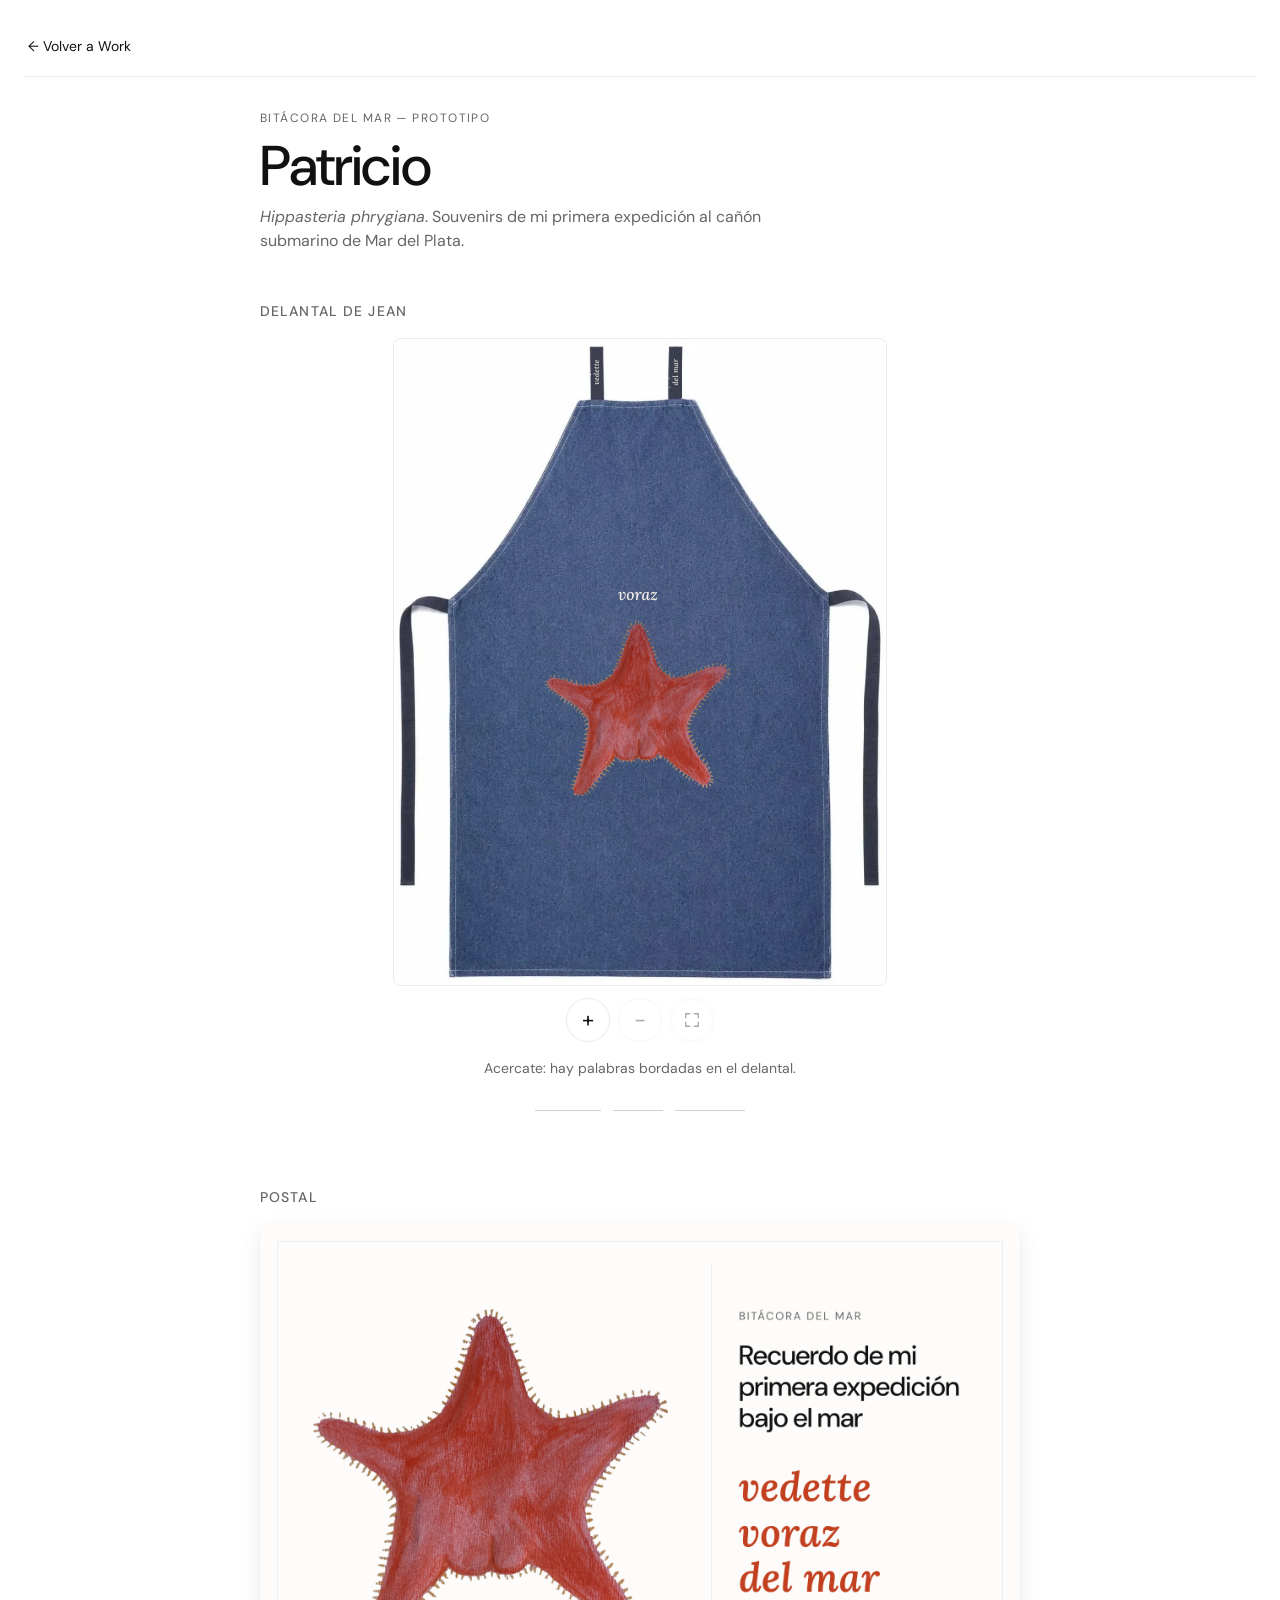
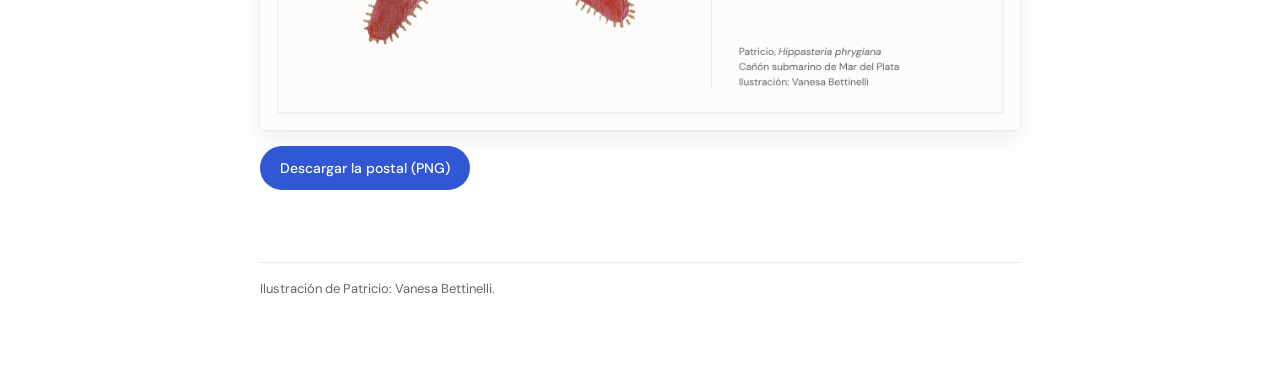
==== bitacora-del-mar/index.html @ dd58c7bb "Add Bitácora del mar prototype: Patricio's apron and postcard - Apron mockup as SVG: cleaned denim b" ====
<!DOCTYPE html>
<html lang="es">

<head>

  <meta charset="UTF-8">
  <meta name="viewport" content="width=device-width, initial-scale=1.0">

  <title>Patricio — Bitácora del mar · Micaela Cañal</title>

  <meta
    name="description"
    content="Bitácora del mar: souvenirs de una expedición al cañón submarino de Mar del Plata. Prototipo del delantal y la postal de Patricio, Hippasteria phrygiana.">

  <meta name="author" content="Micaela Cañal">

  <link rel="preconnect" href="https://fonts.googleapis.com">
  <link rel="preconnect" href="https://fonts.gstatic.com" crossorigin>

  <link rel="stylesheet" href="style.css">

</head>


<body>


  <!-- HEADER: mismo esquema que el sitio (navegación a la izquierda, filete abajo) -->

  <header>

    <nav class="main-nav" aria-label="Principal">
      <a href="../#work">← Volver a Work</a>
    </nav>

  </header>


  <main>


    <!-- INTRO -->

    <section class="intro">

      <p class="eyebrow">BITÁCORA DEL MAR — PROTOTIPO</p>

      <h1>Patricio</h1>

      <p class="intro-text">
        <em>Hippasteria phrygiana</em>. Souvenirs de mi primera expedición al cañón submarino de Mar del Plata.
      </p>

    </section>



    <!-- OBJETO 1: DELANTAL
         El delantal es un SVG: la foto de base (assets/delantal-base.jpg), la estrella
         recortada (assets/patricio-estrella.png) y las palabras como texto vectorial,
         así se ven nítidas con cualquier nivel de zoom. El zoom vive en delantal.js. -->

    <section class="object" aria-labelledby="delantal-title">

      <h2 id="delantal-title" class="object-title">Delantal de jean</h2>

      <div class="apron-wrap">

        <div
          class="apron-stage"
          id="apron-stage"
          tabindex="0"
          role="img"
          aria-label="Delantal de jean azul con la estrella Patricio estampada. Tiene tres palabras bordadas: vedette en la tira izquierda, del mar en la tira derecha y voraz en el frente. Usá los botones o el pellizco para acercarte.">

          <svg
            id="apron-svg"
            viewBox="0 0 930 1220"
            preserveAspectRatio="xMidYMid meet"
            xmlns="http://www.w3.org/2000/svg"
            aria-hidden="true">

            <image href="assets/delantal-base.jpg" x="0" y="0" width="930" height="1220" />

            <image href="assets/patricio-estrella.png" x="281" y="528" width="360" height="341" />

            <!-- Palabras bordadas. data-word = el orden en el verso. -->

            <text class="stitch strap" data-word="0" transform="translate(383 62) rotate(-90)">vedette</text>

            <text class="stitch strap" data-word="2" transform="translate(532.5 62) rotate(-90)">del mar</text>

            <text class="stitch front" data-word="1" x="461" y="492">voraz</text>

          </svg>



        </div>

        <div class="apron-controls" role="group" aria-label="Zoom">
          <button type="button" id="zoom-in" aria-label="Acercar">+</button>
          <button type="button" id="zoom-out" aria-label="Alejar">−</button>
          <button type="button" id="zoom-reset" aria-label="Ver el delantal entero">
            <svg viewBox="0 0 20 20" width="18" height="18" aria-hidden="true"><path d="M3 8V3h5M17 8V3h-5M3 12v5h5M17 12v5h-5" fill="none" stroke="currentColor" stroke-width="1.6"/></svg>
          </button>
        </div>

        <!-- Pista discreta + palabras que se van descubriendo -->

        <p class="apron-hint" id="apron-hint">
          Acercate: hay palabras bordadas en el delantal.
        </p>

        <p class="apron-found" id="apron-found" aria-live="polite">
          <span class="slot" data-slot="0">vedette</span>
          <span class="slot" data-slot="1">voraz</span>
          <span class="slot" data-slot="2">del mar</span>
        </p>

      </div>

    </section>



    <!-- OBJETO 2: POSTAL
         El PNG se genera desde postal-fuente.html (1800 × 1200 px, 15 × 10 cm a 300 dpi). -->

    <section class="object" id="postal" aria-labelledby="postal-title">

      <h2 id="postal-title" class="object-title">Postal</h2>

      <figure class="postal-figure">
        <img
          src="assets/postal-patricio.png"
          width="1800"
          height="1200"
          loading="lazy"
          alt="Postal: a la izquierda, la estrella de mar Patricio dibujada en rojo con espinas naranjas. A la derecha: Recuerdo de mi primera expedición bajo el mar. vedette voraz del mar.">
      </figure>

      <a
        class="download-link"
        href="assets/postal-patricio.png"
        download="postal-patricio-bitacora-del-mar.png">
        Descargar la postal (PNG)
      </a>

    </section>



    <p class="credits">
      Ilustración de Patricio: Vanesa Bettinelli.
    </p>


  </main>


  <script src="delantal.js"></script>

</body>

</html>
---- bitacora-del-mar/style.css ----
@import url('https://fonts.googleapis.com/css2?family=DM+Sans:ital,opsz,wght@0,9..40,400..600;1,9..40,400..600&family=Lora:ital,wght@1,400..600&display=swap');


/* Mismos tokens que style.css del sitio principal */

:root {
  --color-background: #FFFFFF;
  --color-on-background: #111111;
  --color-on-surface-variant: #666666;
  --color-outline: #D0D0D0;
  --color-primary: #3157D5;
  --color-on-primary: #FFFFFF;
  --color-surface-container: #F7F7F8;
  --color-outline-variant: #EAEAEE;

  /* Propio de Bitácora del mar: el hilo del bordado y el rojo de Patricio */
  --color-thread: #F6F2EA;
  --color-patricio: #C2401F;
}


* {
  box-sizing: border-box;
}


body {
  margin: 0;
  padding: 24px;

  font-family: "DM Sans", sans-serif;

  background: var(--color-background);
  color: var(--color-on-background);

  line-height: 1.5;
}


h1,
h2 {
  text-wrap: balance;
}

p {
  text-wrap: pretty;
}


/* --------------------------------
   HEADER
-------------------------------- */

header {
  width: 100%;
  max-width: 1400px;

  margin: 0 auto 24px;
  padding-bottom: 8px;

  border-bottom: 1px solid var(--color-outline-variant);
}


.main-nav a {
  display: inline-flex;
  align-items: center;

  min-height: 44px;
  padding: 10px 4px;

  color: var(--color-on-background);
  text-decoration: none;

  font-size: 14px;
  line-height: 20px;

  transition: color 150ms ease;
}


.main-nav a:hover {
  color: var(--color-primary);

  text-decoration: underline;
  text-underline-offset: 4px;
}


a:focus-visible,
button:focus-visible,
.apron-stage:focus-visible {
  outline: 2px solid var(--color-primary);
  outline-offset: 4px;
}


/* --------------------------------
   LAYOUT
-------------------------------- */

main {
  max-width: 760px;
  margin: 0 auto;
}


.eyebrow {
  margin: 32px 0 8px;

  font-size: 12px;
  letter-spacing: 0.12em;

  color: var(--color-on-surface-variant);
}


h1 {
  margin: 0 0 8px;

  font-size: clamp(36px, 6vw, 56px);
  font-weight: 500;
  line-height: 1.1;
  letter-spacing: -0.02em;
}


.intro-text {
  margin: 0 0 48px;
  max-width: 52ch;

  color: var(--color-on-surface-variant);
}


.object {
  margin: 0 0 72px;
}


.object-title {
  margin: 0 0 16px;

  font-size: 14px;
  font-weight: 500;
  letter-spacing: 0.08em;
  text-transform: uppercase;

  color: var(--color-on-surface-variant);
}


/* --------------------------------
   DELANTAL
-------------------------------- */

.apron-wrap {
  display: flex;
  flex-direction: column;
  align-items: center;
}


/* La "vidriera": pared blanca, el color lo pone el objeto */

.apron-stage {
  position: relative;

  width: min(100%, 520px, calc(72vh * 930 / 1220));
  aspect-ratio: 930 / 1220;

  overflow: hidden;

  border: 1px solid var(--color-outline-variant);
  border-radius: 8px;

  background: var(--color-background);

  cursor: zoom-in;

  /* Los gestos (arrastrar, pellizcar) los maneja delantal.js */
  touch-action: none;
  user-select: none;
  -webkit-user-select: none;
}


.apron-stage.is-zoomed {
  cursor: grab;
}


.apron-stage.is-dragging {
  cursor: grabbing;
}


.apron-stage > svg {
  display: block;
  width: 100%;
  height: 100%;
}


/* Las palabras son texto vectorial: se mantienen nítidas con cualquier zoom */

.stitch {
  font-family: "Lora", Georgia, serif;
  font-style: italic;
  font-weight: 500;

  fill: var(--color-thread);

  text-anchor: middle;
  dominant-baseline: central;

  text-rendering: geometricPrecision;
}


.stitch.strap {
  font-size: 14px;
  letter-spacing: 0.02em;
}


.stitch.front {
  font-size: 30px;
  dominant-baseline: alphabetic;
}


.apron-controls {
  display: flex;
  gap: 8px;

  margin-top: 12px;
}


.apron-controls button {
  width: 44px;
  height: 44px;

  display: inline-flex;
  align-items: center;
  justify-content: center;

  border: 1px solid var(--color-outline-variant);
  border-radius: 50%;

  background: rgba(255, 255, 255, 0.92);
  color: var(--color-on-background);

  font-family: inherit;
  font-size: 22px;
  line-height: 1;

  cursor: pointer;

  transition: color 150ms ease, border-color 150ms ease, opacity 150ms ease;
}


.apron-controls button:hover {
  color: var(--color-primary);
  border-color: var(--color-primary);
}


.apron-controls button:disabled {
  opacity: 0.35;
  cursor: default;
  color: var(--color-on-background);
  border-color: var(--color-outline-variant);
}


.apron-hint {
  margin: 16px 0 4px;

  font-size: 14px;
  text-align: center;

  color: var(--color-on-surface-variant);

  transition: opacity 300ms ease;
}


.apron-hint a {
  color: var(--color-primary);
  text-underline-offset: 4px;
}


/* Las tres palabras arrancan como huecos y se completan al descubrirlas */

.apron-found {
  display: flex;
  flex-wrap: wrap;
  justify-content: center;
  gap: 4px 12px;

  margin: 0;
  min-height: 32px;

  font-family: "Lora", Georgia, serif;
  font-style: italic;
  font-size: 20px;
}


.slot {
  position: relative;

  color: transparent;

  transition: color 400ms ease;
}


.slot::after {
  content: "";

  position: absolute;
  left: 0;
  right: 0;
  bottom: 4px;

  border-bottom: 1px solid var(--color-outline);

  transition: opacity 400ms ease;
}


.slot.found {
  color: var(--color-patricio);
}


.slot.found::after {
  opacity: 0;
}


/* --------------------------------
   POSTAL
-------------------------------- */

.postal-figure {
  margin: 0 0 16px;
}


.postal-figure img {
  display: block;
  width: 100%;
  height: auto;

  border-radius: 4px;
  box-shadow: 0 1px 2px rgba(17, 17, 17, 0.06), 0 8px 24px rgba(17, 17, 17, 0.08);
}


.download-link {
  display: inline-flex;
  align-items: center;

  min-height: 44px;
  padding: 10px 20px;

  border-radius: 999px;

  background: var(--color-primary);
  color: var(--color-on-primary);

  font-size: 14px;
  font-weight: 500;
  text-decoration: none;

  transition: background-color 150ms ease;
}


.download-link:hover {
  background: #2846B3;
}


.credits {
  margin: 0 0 48px;
  padding-top: 16px;

  border-top: 1px solid var(--color-outline-variant);

  font-size: 13px;
  color: var(--color-on-surface-variant);
}


@media (prefers-reduced-motion: reduce) {
  .slot,
  .slot::after,
  .apron-hint {
    transition: none;
  }
}
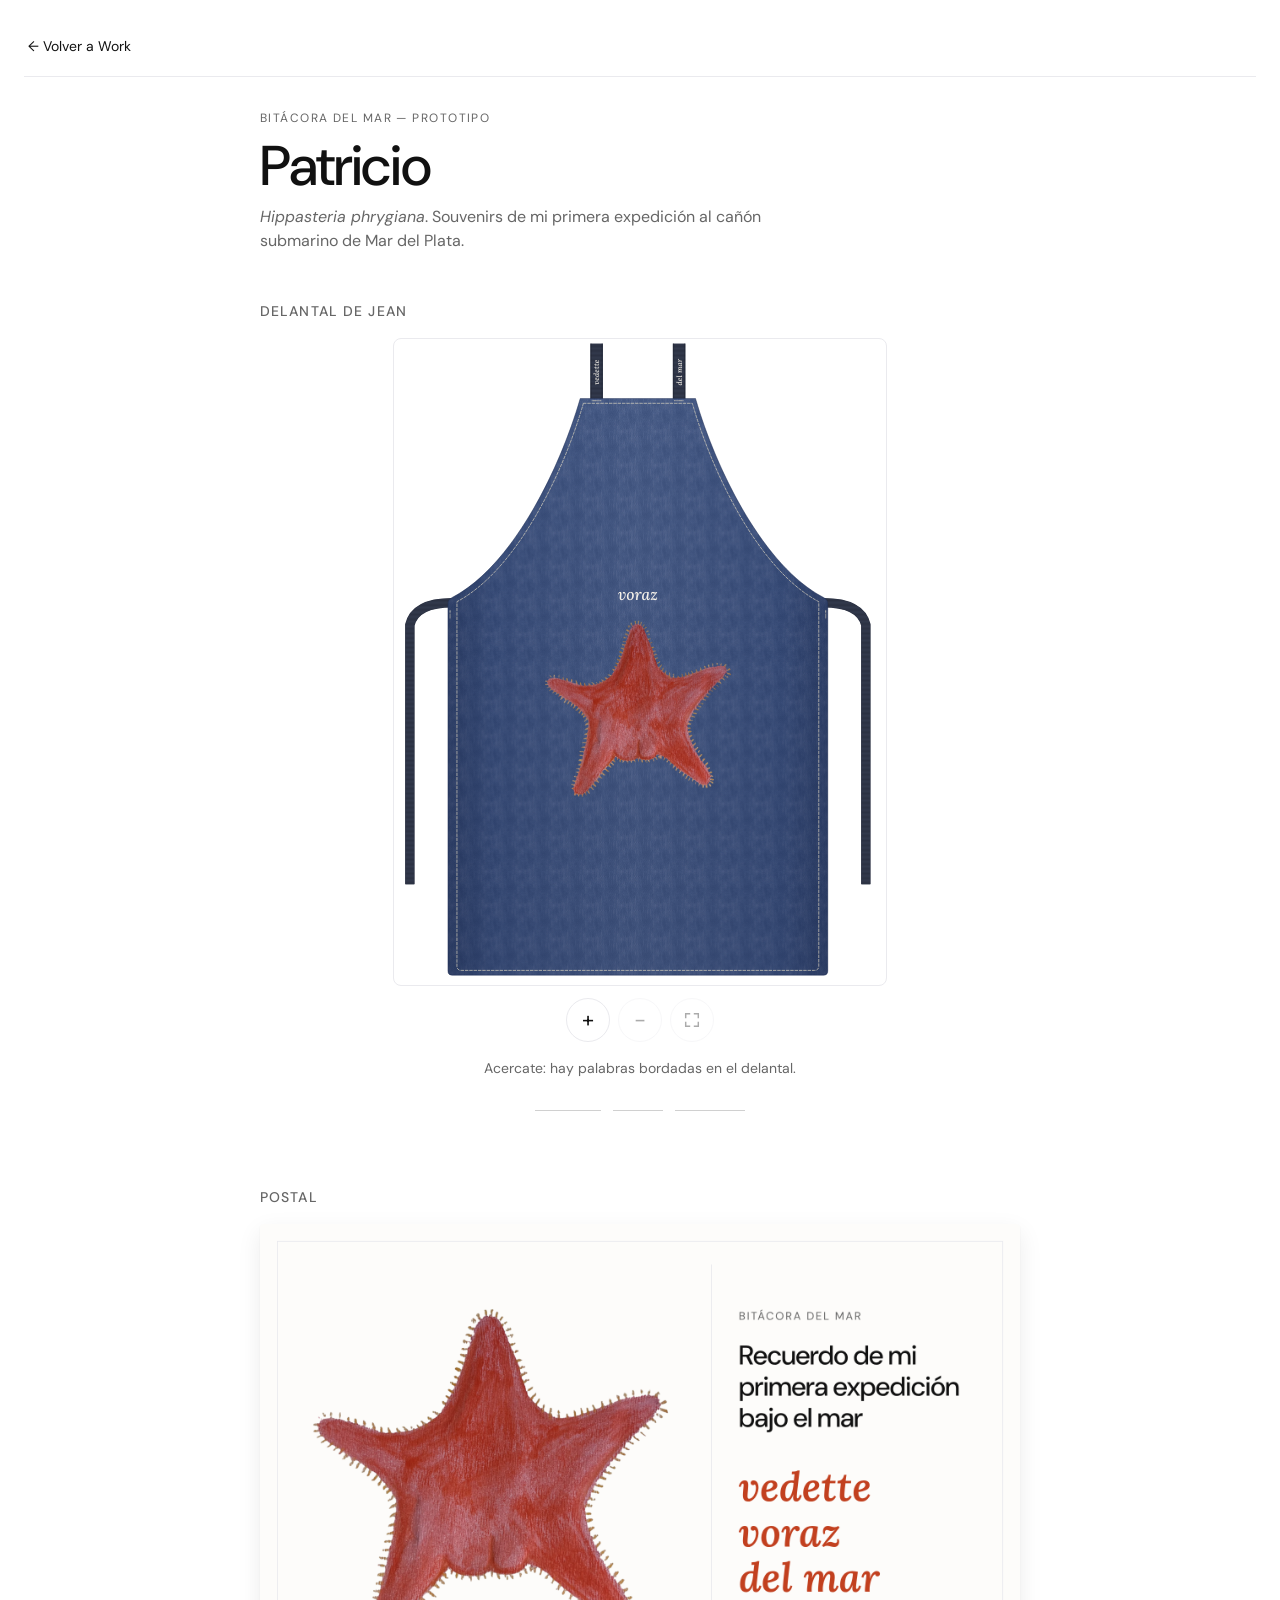
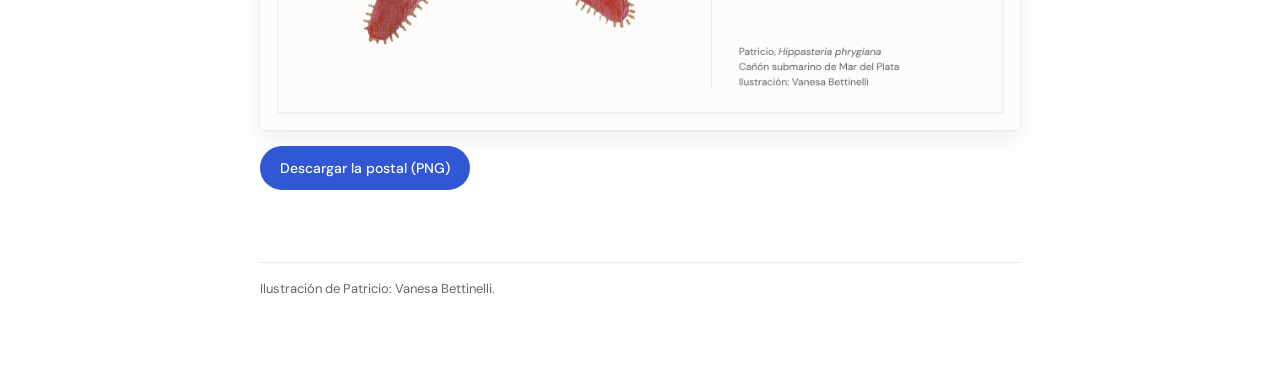
==== commit 21e4497c: "Redraw the apron from scratch in SVG so it stays sharp when zoomed - Apron shape, topstitching, bar " ====
--- a/bitacora-del-mar/index.html
+++ b/bitacora-del-mar/index.html
@@ -56,9 +56,10 @@
 
 
     <!-- OBJETO 1: DELANTAL
-         El delantal es un SVG: la foto de base (assets/delantal-base.jpg), la estrella
-         recortada (assets/patricio-estrella.png) y las palabras como texto vectorial,
-         así se ven nítidas con cualquier nivel de zoom. El zoom vive en delantal.js. -->
+         El delantal está dibujado de cero en SVG: forma, costuras y tiras son vectores,
+         y la tela es una textura de jean chica que se repite (assets/denim-tile.jpg),
+         así nada se pixela con el zoom. La estrella está en alta (assets/patricio-estrella.webp)
+         y las palabras son texto. El zoom vive en delantal.js. -->
 
     <section class="object" aria-labelledby="delantal-title">
 
@@ -80,15 +81,87 @@
             xmlns="http://www.w3.org/2000/svg"
             aria-hidden="true">
 
-            <image href="assets/delantal-base.jpg" x="0" y="0" width="930" height="1220" />
-
-            <image href="assets/patricio-estrella.png" x="281" y="528" width="360" height="341" />
+            <defs>
+
+              <!-- Tela: una muestra de jean de 64 × 64 que se repite -->
+              <pattern id="denim" patternUnits="userSpaceOnUse" width="64" height="64">
+                <image href="assets/denim-tile.jpg" width="64" height="64" />
+              </pattern>
+
+              <!-- Volumen: los bordes un poco más oscuros, como tela que cae -->
+              <linearGradient id="fold" x1="0" x2="1" y1="0" y2="0">
+                <stop offset="0" stop-color="#0B1430" stop-opacity="0.28" />
+                <stop offset="0.12" stop-color="#0B1430" stop-opacity="0.06" />
+                <stop offset="0.5" stop-color="#FFFFFF" stop-opacity="0.05" />
+                <stop offset="0.88" stop-color="#0B1430" stop-opacity="0.06" />
+                <stop offset="1" stop-color="#0B1430" stop-opacity="0.28" />
+              </linearGradient>
+
+              <linearGradient id="fall" x1="0" x2="0" y1="0" y2="1">
+                <stop offset="0" stop-color="#0B1430" stop-opacity="0" />
+                <stop offset="1" stop-color="#0B1430" stop-opacity="0.14" />
+              </linearGradient>
+
+              <!-- Cinta de algodón de las tiras: azul marino con rayado fino -->
+              <pattern id="webbing" patternUnits="userSpaceOnUse" width="4" height="2.4">
+                <rect width="4" height="2.4" fill="#2B3142" />
+                <rect width="4" height="0.9" fill="#343B4F" />
+              </pattern>
+
+              <path
+                id="apron-shape"
+                d="M352 112 H570
+                   C 610 250 700 430 812 488
+                   Q 820 492 820 500
+                   V 1194 Q 820 1202 812 1202
+                   H 110 Q 102 1202 102 1194
+                   V 500 Q 102 492 110 488
+                   C 222 430 312 250 352 112 Z" />
+
+            </defs>
+
+
+            <!-- Tiras del cuello -->
+            <g class="strap-group">
+              <rect x="371" y="8" width="24" height="110" fill="url(#webbing)" />
+              <rect x="527" y="8" width="24" height="110" fill="url(#webbing)" />
+              <path d="M372.5 8 V118 M393.5 8 V118 M528.5 8 V118 M549.5 8 V118" stroke="#1E2330" stroke-width="1" fill="none" />
+            </g>
+
+            <!-- Tiras de la cintura -->
+            <g fill="none" stroke-linecap="butt">
+              <path d="M110 498 Q 40 498 30 540 V 1030" stroke="#2B3142" stroke-width="18" />
+              <path d="M812 498 Q 882 498 892 540 V 1030" stroke="#2B3142" stroke-width="18" />
+              <path d="M110 498 Q 40 498 30 540 V 1030 M812 498 Q 882 498 892 540 V 1030" stroke="url(#webbing)" stroke-width="16" />
+            </g>
+
+            <!-- Cuerpo del delantal -->
+            <use href="#apron-shape" fill="url(#denim)" />
+            <use href="#apron-shape" fill="url(#fold)" />
+            <use href="#apron-shape" fill="url(#fall)" />
+            <use href="#apron-shape" fill="none" stroke="#1F2C52" stroke-opacity="0.55" stroke-width="1.5" />
+
+            <!-- Pespunte: hilo claro a 9 unidades del borde -->
+            <path
+              class="topstitch"
+              d="M358 121 H564
+                 C 602 254 690 436 803 496
+                 V 1185 Q 803 1193 795 1193
+                 H 127 Q 119 1193 119 1185
+                 V 496
+                 C 232 436 320 254 358 121 Z" />
+
+            <!-- Atraques donde se cosen las tiras -->
+            <path class="bartack" d="M374 116 H392 M530 116 H548 M106 512 V528 M816 512 V528" />
+
+            <!-- Estampa: Patricio -->
+            <image href="assets/patricio-estrella.webp" x="281" y="528" width="360" height="341" />
 
             <!-- Palabras bordadas. data-word = el orden en el verso. -->
 
             <text class="stitch strap" data-word="0" transform="translate(383 62) rotate(-90)">vedette</text>
 
-            <text class="stitch strap" data-word="2" transform="translate(532.5 62) rotate(-90)">del mar</text>
+            <text class="stitch strap" data-word="2" transform="translate(539 62) rotate(-90)">del mar</text>
 
             <text class="stitch front" data-word="1" x="461" y="492">voraz</text>
 
--- a/bitacora-del-mar/style.css
+++ b/bitacora-del-mar/style.css
@@ -202,6 +202,27 @@
 }
 
 
+/* Pespunte y atraques del delantal */
+
+.topstitch {
+  fill: none;
+  stroke: #E9DFC6;
+  stroke-opacity: 0.85;
+  stroke-width: 1.4;
+  stroke-dasharray: 5 3.2;
+  stroke-linecap: round;
+}
+
+
+.bartack {
+  fill: none;
+  stroke: #E9DFC6;
+  stroke-opacity: 0.8;
+  stroke-width: 2.2;
+  stroke-dasharray: 1.2 1;
+}
+
+
 /* Las palabras son texto vectorial: se mantienen nítidas con cualquier zoom */
 
 .stitch {
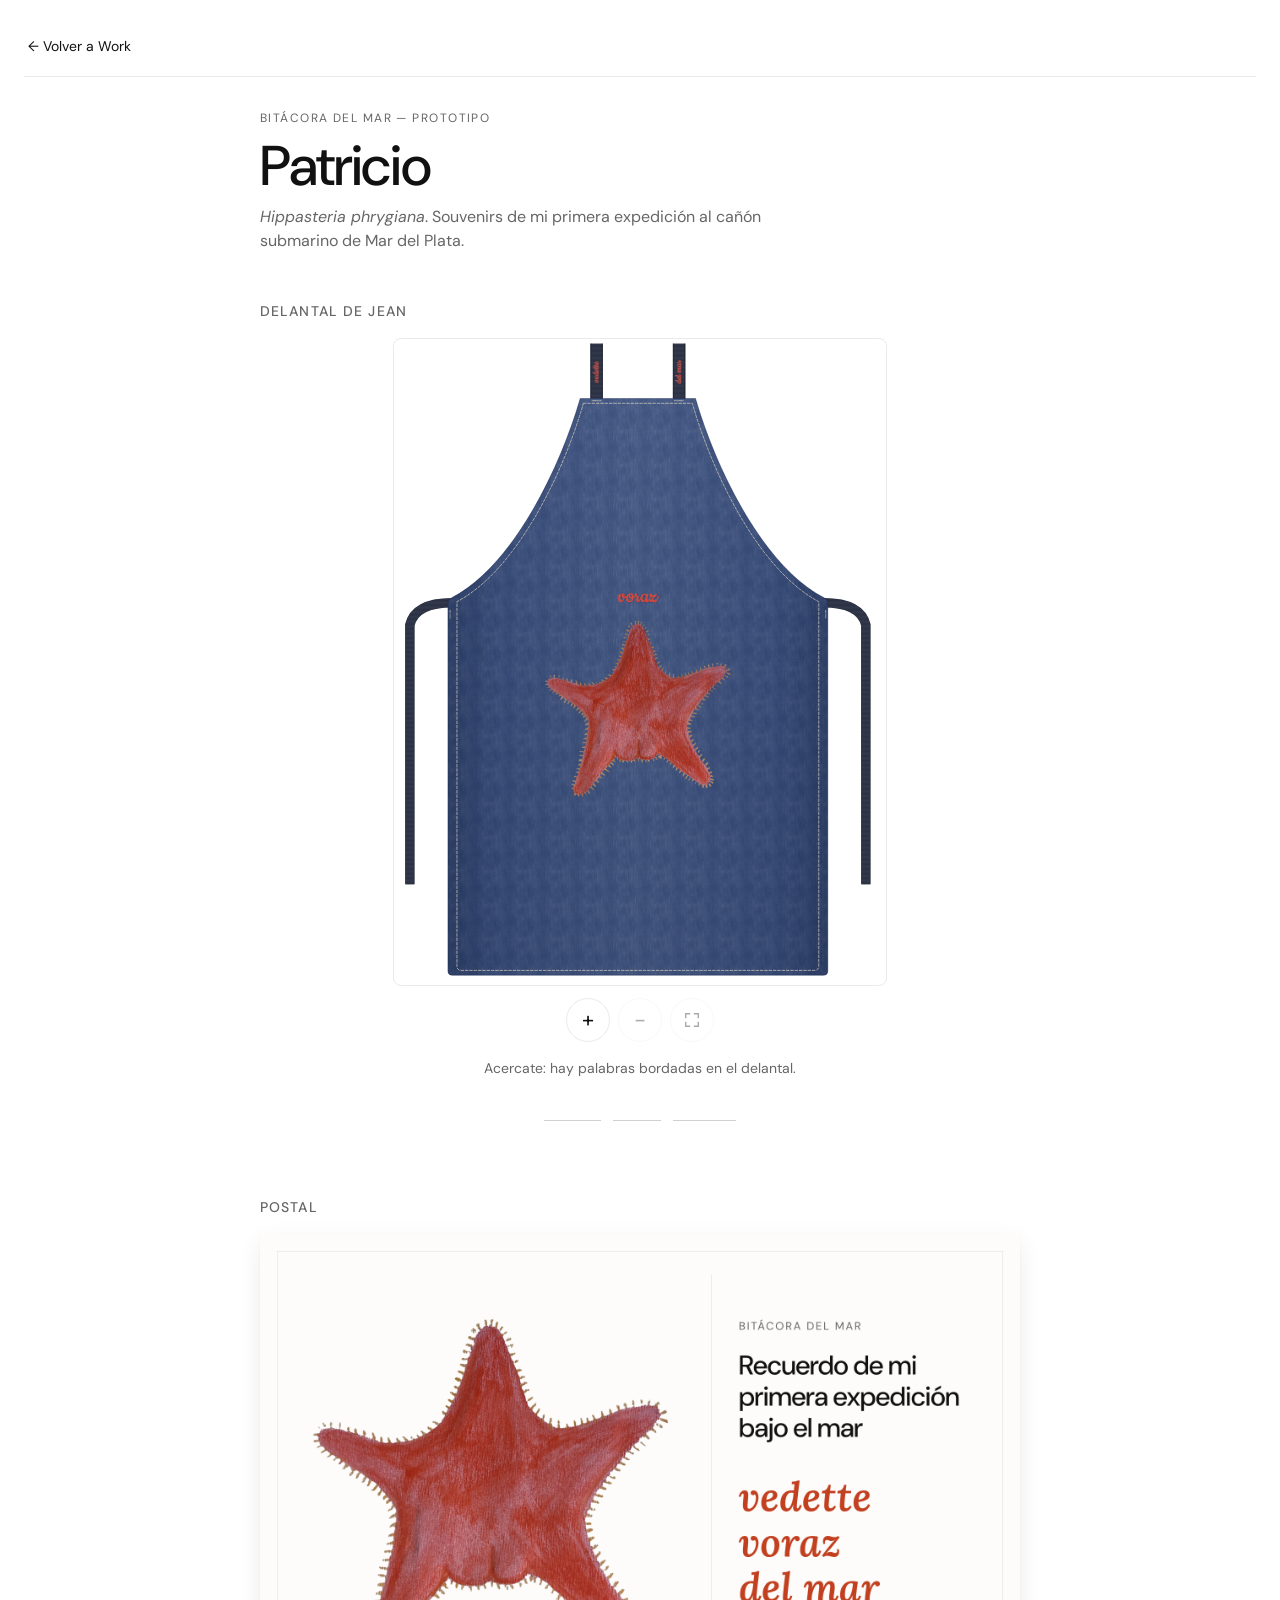
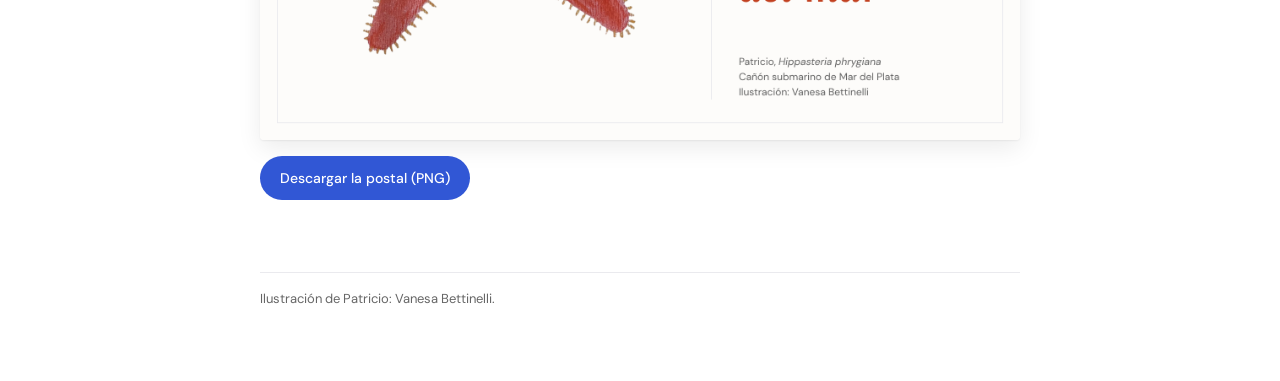
==== commit ac4f8036: "Give the apron words a hand-embroidered look - Monoline connected script (Cookie) instead of italic " ====
--- a/bitacora-del-mar/index.html
+++ b/bitacora-del-mar/index.html
@@ -118,6 +118,23 @@
                    V 500 Q 102 492 110 488
                    C 222 430 312 250 352 112 Z" />
 
+              <!-- Hilo bordado: puntadas cortas en diagonal, como punto tallo.
+                   Cada puntada es un óvalo con su brillo; dos tamaños, frente y tiras. -->
+              <pattern id="thread-front" patternUnits="userSpaceOnUse" width="1.4" height="2.4" patternTransform="rotate(35)">
+                <rect width="1.4" height="2.4" fill="#8F221D" />
+                <ellipse cx="0.7" cy="1.2" rx="0.62" ry="1.22" fill="#D9473A" /><ellipse cx="0.54" cy="0.85" rx="0.17" ry="0.5" fill="#F7A493" fill-opacity="0.75" /><ellipse cx="0" cy="0" rx="0.62" ry="1.22" fill="#D9473A" /><ellipse cx="-0.16" cy="-0.35" rx="0.17" ry="0.5" fill="#F7A493" fill-opacity="0.75" /><ellipse cx="0" cy="2.4" rx="0.62" ry="1.22" fill="#D9473A" /><ellipse cx="-0.16" cy="2.05" rx="0.17" ry="0.5" fill="#F7A493" fill-opacity="0.75" /><ellipse cx="1.4" cy="0" rx="0.62" ry="1.22" fill="#D9473A" /><ellipse cx="1.24" cy="-0.35" rx="0.17" ry="0.5" fill="#F7A493" fill-opacity="0.75" /><ellipse cx="1.4" cy="2.4" rx="0.62" ry="1.22" fill="#D9473A" /><ellipse cx="1.24" cy="2.05" rx="0.17" ry="0.5" fill="#F7A493" fill-opacity="0.75" />
+              </pattern>
+
+              <pattern id="thread-strap" patternUnits="userSpaceOnUse" width="0.84" height="1.44" patternTransform="rotate(35)">
+                <rect width="0.84" height="1.44" fill="#9A2620" />
+                <ellipse cx="0.42" cy="0.72" rx="0.372" ry="0.732" fill="#E25444" /><ellipse cx="0.324" cy="0.51" rx="0.102" ry="0.3" fill="#F8AC9C" fill-opacity="0.75" /><ellipse cx="0" cy="0" rx="0.372" ry="0.732" fill="#E25444" /><ellipse cx="-0.096" cy="-0.21" rx="0.102" ry="0.3" fill="#F8AC9C" fill-opacity="0.75" /><ellipse cx="0" cy="1.44" rx="0.372" ry="0.732" fill="#E25444" /><ellipse cx="-0.096" cy="1.23" rx="0.102" ry="0.3" fill="#F8AC9C" fill-opacity="0.75" /><ellipse cx="0.84" cy="0" rx="0.372" ry="0.732" fill="#E25444" /><ellipse cx="0.744" cy="-0.21" rx="0.102" ry="0.3" fill="#F8AC9C" fill-opacity="0.75" /><ellipse cx="0.84" cy="1.44" rx="0.372" ry="0.732" fill="#E25444" /><ellipse cx="0.744" cy="1.23" rx="0.102" ry="0.3" fill="#F8AC9C" fill-opacity="0.75" />
+              </pattern>
+
+              <!-- Relieve: el hilo apenas levantado sobre la tela -->
+              <filter id="raised" x="-10%" y="-20%" width="120%" height="140%">
+                <feDropShadow dx="0.35" dy="0.6" stdDeviation="0.35" flood-color="#0B1430" flood-opacity="0.55" />
+              </filter>
+
             </defs>
 
 
@@ -157,13 +174,14 @@
             <!-- Estampa: Patricio -->
             <image href="assets/patricio-estrella.webp" x="281" y="528" width="360" height="341" />
 
-            <!-- Palabras bordadas. data-word = el orden en el verso. -->
+            <!-- Palabras bordadas a mano: cursiva de trazo parejo (Cookie) rellena con
+                 textura de puntadas y un poco de relieve. data-word = el orden en el verso. -->
 
             <text class="stitch strap" data-word="0" transform="translate(383 62) rotate(-90)">vedette</text>
 
             <text class="stitch strap" data-word="2" transform="translate(539 62) rotate(-90)">del mar</text>
 
-            <text class="stitch front" data-word="1" x="461" y="492">voraz</text>
+            <text class="stitch front" data-word="1" x="461" y="496">voraz</text>
 
           </svg>
 
--- a/bitacora-del-mar/style.css
+++ b/bitacora-del-mar/style.css
@@ -1,4 +1,4 @@
-@import url('https://fonts.googleapis.com/css2?family=DM+Sans:ital,opsz,wght@0,9..40,400..600;1,9..40,400..600&family=Lora:ital,wght@1,400..600&display=swap');
+@import url('https://fonts.googleapis.com/css2?family=DM+Sans:ital,opsz,wght@0,9..40,400..600;1,9..40,400..600&family=Cookie&display=swap');
 
 
 /* Mismos tokens que style.css del sitio principal */
@@ -13,8 +13,7 @@
   --color-surface-container: #F7F7F8;
   --color-outline-variant: #EAEAEE;
 
-  /* Propio de Bitácora del mar: el hilo del bordado y el rojo de Patricio */
-  --color-thread: #F6F2EA;
+  /* Propio de Bitácora del mar: el rojo de Patricio */
   --color-patricio: #C2401F;
 }
 
@@ -226,28 +225,39 @@
 /* Las palabras son texto vectorial: se mantienen nítidas con cualquier zoom */
 
 .stitch {
-  font-family: "Lora", Georgia, serif;
-  font-style: italic;
-  font-weight: 500;
-
-  fill: var(--color-thread);
+  font-family: "Cookie", "Brush Script MT", cursive;
+  font-weight: 400;
 
   text-anchor: middle;
   dominant-baseline: central;
 
+  /* El trazo, con la misma textura, engorda la letra como un hilo grueso */
+  stroke-linejoin: round;
+  stroke-linecap: round;
+
+  filter: url(#raised);
+
   text-rendering: geometricPrecision;
 }
 
 
 .stitch.strap {
-  font-size: 14px;
-  letter-spacing: 0.02em;
+  font-size: 19px;
+  letter-spacing: 0.01em;
+
+  fill: url(#thread-strap);
+  stroke: url(#thread-strap);
+  stroke-width: 0.25;
 }
 
 
 .stitch.front {
-  font-size: 30px;
+  font-size: 44px;
   dominant-baseline: alphabetic;
+
+  fill: url(#thread-front);
+  stroke: url(#thread-front);
+  stroke-width: 0.5;
 }
 
 
@@ -326,9 +336,8 @@
   margin: 0;
   min-height: 32px;
 
-  font-family: "Lora", Georgia, serif;
-  font-style: italic;
-  font-size: 20px;
+  font-family: "Cookie", "Brush Script MT", cursive;
+  font-size: 28px;
 }
 
 
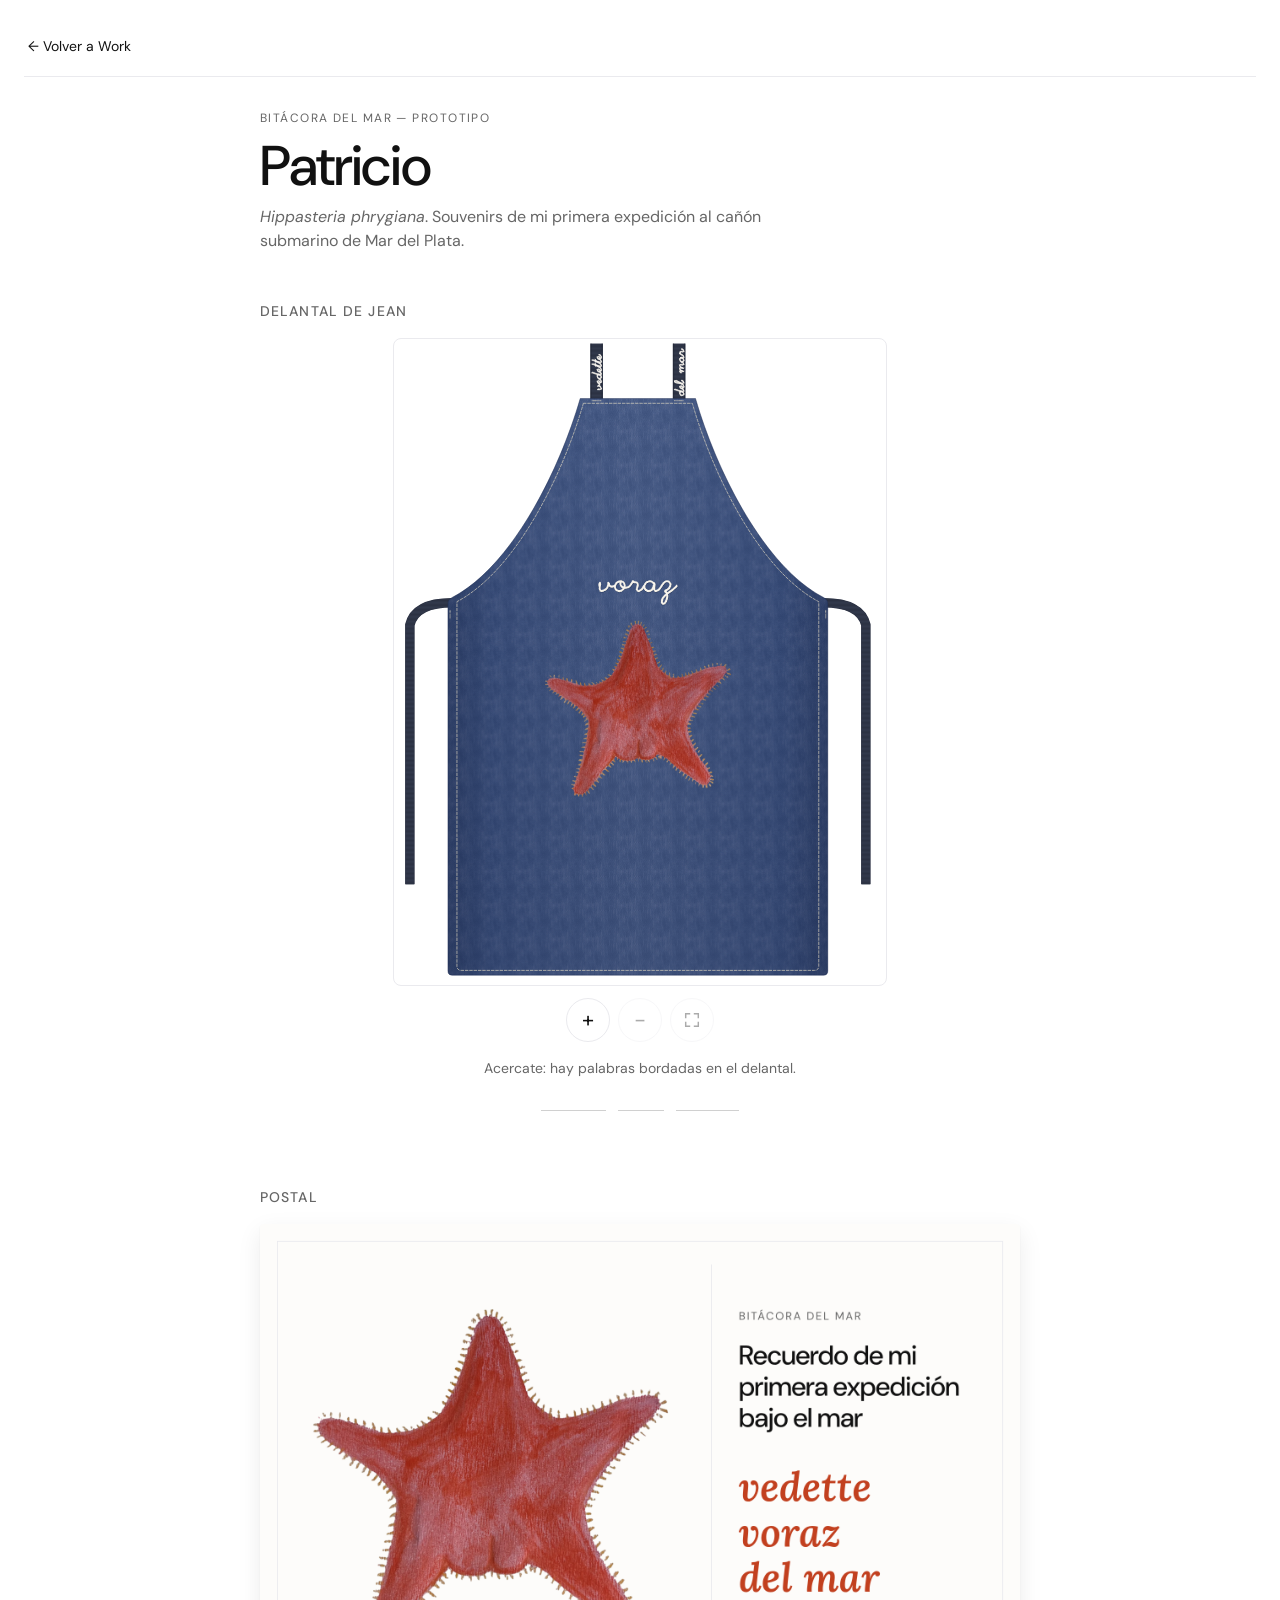
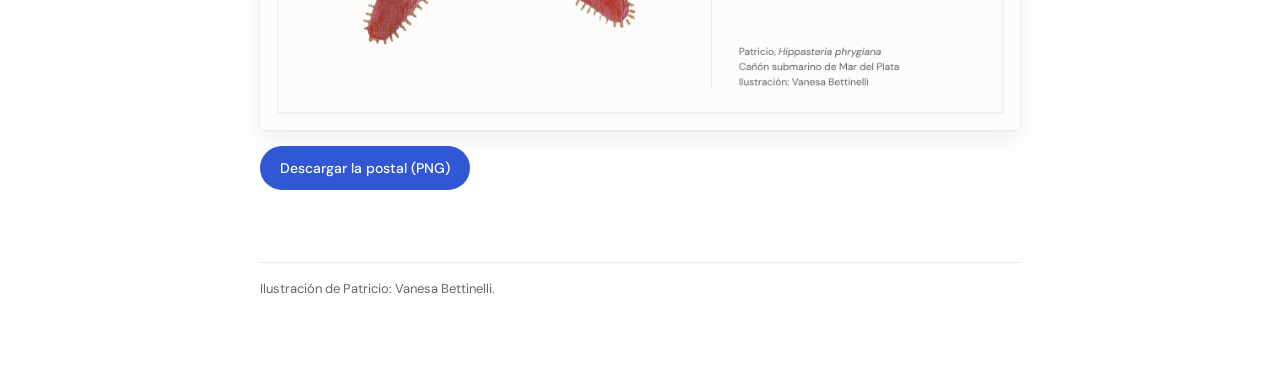
==== commit 25615460: "Embroider the apron words stitch by stitch in white thread - Each word follows a single-stroke schoo" ====
--- a/bitacora-del-mar/index.html
+++ b/bitacora-del-mar/index.html
@@ -118,23 +118,6 @@
                    V 500 Q 102 492 110 488
                    C 222 430 312 250 352 112 Z" />
 
-              <!-- Hilo bordado: puntadas cortas en diagonal, como punto tallo.
-                   Cada puntada es un óvalo con su brillo; dos tamaños, frente y tiras. -->
-              <pattern id="thread-front" patternUnits="userSpaceOnUse" width="1.4" height="2.4" patternTransform="rotate(35)">
-                <rect width="1.4" height="2.4" fill="#8F221D" />
-                <ellipse cx="0.7" cy="1.2" rx="0.62" ry="1.22" fill="#D9473A" /><ellipse cx="0.54" cy="0.85" rx="0.17" ry="0.5" fill="#F7A493" fill-opacity="0.75" /><ellipse cx="0" cy="0" rx="0.62" ry="1.22" fill="#D9473A" /><ellipse cx="-0.16" cy="-0.35" rx="0.17" ry="0.5" fill="#F7A493" fill-opacity="0.75" /><ellipse cx="0" cy="2.4" rx="0.62" ry="1.22" fill="#D9473A" /><ellipse cx="-0.16" cy="2.05" rx="0.17" ry="0.5" fill="#F7A493" fill-opacity="0.75" /><ellipse cx="1.4" cy="0" rx="0.62" ry="1.22" fill="#D9473A" /><ellipse cx="1.24" cy="-0.35" rx="0.17" ry="0.5" fill="#F7A493" fill-opacity="0.75" /><ellipse cx="1.4" cy="2.4" rx="0.62" ry="1.22" fill="#D9473A" /><ellipse cx="1.24" cy="2.05" rx="0.17" ry="0.5" fill="#F7A493" fill-opacity="0.75" />
-              </pattern>
-
-              <pattern id="thread-strap" patternUnits="userSpaceOnUse" width="0.84" height="1.44" patternTransform="rotate(35)">
-                <rect width="0.84" height="1.44" fill="#9A2620" />
-                <ellipse cx="0.42" cy="0.72" rx="0.372" ry="0.732" fill="#E25444" /><ellipse cx="0.324" cy="0.51" rx="0.102" ry="0.3" fill="#F8AC9C" fill-opacity="0.75" /><ellipse cx="0" cy="0" rx="0.372" ry="0.732" fill="#E25444" /><ellipse cx="-0.096" cy="-0.21" rx="0.102" ry="0.3" fill="#F8AC9C" fill-opacity="0.75" /><ellipse cx="0" cy="1.44" rx="0.372" ry="0.732" fill="#E25444" /><ellipse cx="-0.096" cy="1.23" rx="0.102" ry="0.3" fill="#F8AC9C" fill-opacity="0.75" /><ellipse cx="0.84" cy="0" rx="0.372" ry="0.732" fill="#E25444" /><ellipse cx="0.744" cy="-0.21" rx="0.102" ry="0.3" fill="#F8AC9C" fill-opacity="0.75" /><ellipse cx="0.84" cy="1.44" rx="0.372" ry="0.732" fill="#E25444" /><ellipse cx="0.744" cy="1.23" rx="0.102" ry="0.3" fill="#F8AC9C" fill-opacity="0.75" />
-              </pattern>
-
-              <!-- Relieve: el hilo apenas levantado sobre la tela -->
-              <filter id="raised" x="-10%" y="-20%" width="120%" height="140%">
-                <feDropShadow dx="0.35" dy="0.6" stdDeviation="0.35" flood-color="#0B1430" flood-opacity="0.55" />
-              </filter>
-
             </defs>
 
 
@@ -174,14 +157,28 @@
             <!-- Estampa: Patricio -->
             <image href="assets/patricio-estrella.webp" x="281" y="528" width="360" height="341" />
 
-            <!-- Palabras bordadas a mano: cursiva de trazo parejo (Cookie) rellena con
-                 textura de puntadas y un poco de relieve. data-word = el orden en el verso. -->
-
-            <text class="stitch strap" data-word="0" transform="translate(383 62) rotate(-90)">vedette</text>
-
-            <text class="stitch strap" data-word="2" transform="translate(539 62) rotate(-90)">del mar</text>
-
-            <text class="stitch front" data-word="1" x="461" y="496">voraz</text>
+            <!-- Palabras bordadas a mano en hilo blanco. Cada puntada es un trazo propio
+                 (punto tallo) que sigue el recorrido de una cursiva escolar de un solo trazo,
+                 con la irregularidad de la mano, su brillo y su sombra.
+                 Se generan con un script; data-word = el orden en el verso. -->
+
+            <g class="embroidery" data-word="0" transform="translate(383 62) rotate(-90)">
+              <path class="thread-shadow" transform="translate(0.2 0.4)" stroke-width="1.32" d="M-33.19 5Q-32.98 4 -33.09 2.82M-32.72 4.16Q-32.58 3.16 -32.67 2.03M-32.36 3.49Q-32.25 3.03 -32.35 2.28M-32.75 2.33Q-32.35 3.03 -31.69 3.73M-32.75 2.8Q-32.45 3.63 -31.84 4.48M-32.79 3.43Q-32.66 4.39 -32.17 5.42M-33 4.37Q-32.78 5.29 -32.25 6.26M-33.18 5.46Q-32.82 6.28 -32.16 7.1M-32.99 6.27Q-32.79 7.08 -32.16 7.92M-33.06 7.34Q-32.55 8.02 -31.64 8.57M-32.88 8.34Q-32 8.62 -30.89 8.61M-32.15 8.98Q-31.32 8.83 -30.42 8.33M-31.27 9.39Q-30.43 8.88 -29.67 8.04M-30.3 9.18Q-29.55 8.59 -28.91 7.67M-29.43 8.77Q-28.83 8.25 -28.42 7.28M-28.5 8.47Q-28.02 7.78 -27.85 6.71M-27.66 8Q-27.28 7.13 -27.19 6.01M-26.9 7.34Q-26.76 6.44 -26.96 5.36M-26.37 6.49Q-26.26 5.7 -26.58 4.72M-25.98 5.86Q-26.06 4.92 -26.48 3.9M-25.88 5.06Q-25.93 4.05 -26.35 2.95M-25.54 3.99Q-25.77 3.14 -26.4 2.27M-25.4 3.24Q-25.65 2.8 -26.19 2.31M-26.27 2.62Q-25.76 3 -24.86 3.16M-26.1 2.76Q-25.47 3.35 -24.61 3.84M-25.93 3.6Q-25.34 4.19 -24.38 4.6M-25.55 4.3Q-24.77 4.81 -23.76 5.14M-24.95 5.44Q-24.07 5.4 -23.08 5M-24.17 5.87Q-23.28 5.47 -22.4 4.81M-22.96 5.98Q-22.3 5.52 -21.78 4.62M-22.34 5.7Q-21.64 5.12 -21.03 4.27M-21.23 5.5Q-21 5.05 -21.05 4.19M-19.62 7.64Q-19.1 6.99 -18.75 6.04M-18.88 7.18Q-18.36 6.41 -18.02 5.38M-17.94 6.83Q-17.69 6.03 -17.7 5.02M-17.22 6.18Q-17.17 5.24 -17.34 4.2M-16.74 5.31Q-16.67 4.53 -16.96 3.58M-16.51 4.73Q-16.52 3.79 -16.88 2.74M-16.17 3.58Q-16.56 2.83 -17.3 2.11M-16.2 2.51Q-16.79 1.96 -17.72 1.57M-16.5 1.73Q-17.32 1.53 -18.32 1.57M-17.38 1.07Q-18.12 1.41 -18.84 2.06M-18.28 0.97Q-18.9 1.5 -19.34 2.46M-19.19 1.24Q-19.61 1.95 -19.76 2.99M-20.2 1.76Q-20.3 2.58 -20.01 3.59M-20.63 2.6Q-20.63 3.45 -20.33 4.42M-20.94 3.43Q-20.7 4.35 -20.18 5.29M-21.21 4.14Q-21.02 5 -20.38 5.89M-21.19 5.26Q-20.87 6.04 -20.1 6.79M-21.22 6.16Q-20.65 6.77 -19.79 7.27M-20.82 7.09Q-20.08 7.58 -19.08 7.88M-20.41 8Q-19.63 8.24 -18.67 8.28M-19.85 8.74Q-19.02 8.76 -18.03 8.31M-18.99 8.96Q-18.14 8.87 -17.2 8.36M-18.14 9.44Q-17.28 9.16 -16.43 8.41M-17.13 9.3Q-16.38 8.78 -15.75 7.86M-16.34 9.07Q-15.55 8.47 -14.91 7.5M-15.35 8.79Q-14.85 8.17 -14.63 7.15M-14.37 8.21Q-14.09 7.51 -14.17 6.49M-13.84 7.77Q-13.56 6.86 -13.59 5.73M-13.37 6.96Q-13.13 6.14 -13.29 5.05M-12.87 6.41Q-12.62 5.56 -12.65 4.5M-12.46 5.63Q-12.41 5.19 -12.72 4.45M-4.3 3.54Q-4.93 2.98 -5.91 2.61M-4.75 2.61Q-5.52 2.19 -6.58 2.02M-5.35 1.84Q-6.12 1.64 -7.14 1.81M-5.98 1.46Q-6.91 1.39 -8 1.74M-6.97 1.11Q-7.82 1.24 -8.73 1.87M-7.72 0.76Q-8.61 1.15 -9.42 2.01M-8.8 0.97Q-9.49 1.6 -10.08 2.47M-9.7 1.24Q-10.23 1.87 -10.5 2.9M-10.36 1.57Q-10.87 2.36 -11.21 3.38M-11.14 2.09Q-11.52 2.85 -11.55 3.94M-11.75 2.8Q-11.89 3.73 -11.71 4.83M-12.32 3.54Q-12.31 4.39 -11.91 5.36M-12.66 4.48Q-12.41 5.32 -11.88 6.2M-12.86 5.42Q-12.31 6.17 -11.43 6.82M-12.67 6.25Q-12.13 6.97 -11.24 7.58M-12.33 7.26Q-11.54 7.75 -10.51 8.06M-11.85 8.1Q-11.03 8.33 -9.99 8.25M-11 8.86Q-10.18 8.78 -9.27 8.46M-10.35 9.15Q-9.39 8.95 -8.4 8.31M-9.26 9.31Q-8.47 8.98 -7.67 8.31M-8.33 9.41Q-7.63 8.92 -7.08 7.98M-7.28 9.09Q-6.9 8.34 -6.72 7.35M-6.54 8.7Q-6.29 7.89 -6.39 6.84M-5.93 8.01Q-5.89 7.13 -6.09 6.14M-5.28 7.29Q-5.26 6.36 -5.71 5.3M-4.99 6.36Q-4.99 5.56 -5.37 4.63M-4.78 5.67Q-4.75 4.82 -5.05 3.84M-4.44 4.79Q-4.59 3.9 -5.01 2.95M-4.13 4.12Q-4.27 3.21 -4.75 2.24M-4.1 3.22Q-4.14 2.36 -4.42 1.4M-3.8 2.43Q-3.82 1.57 -4.22 0.59M-3.34 1.54Q-3.46 0.71 -3.89 -0.2M-3.16 0.81Q-3.12 -0.01 -3.49 -0.99M-2.76 0.04Q-2.82 -0.79 -3.3 -1.72M-2.61 -0.8Q-2.63 -1.71 -3.09 -2.73M-2.49 -1.44Q-2.41 -2.32 -2.73 -3.36M-1.96 -2.47Q-2.07 -3.3 -2.49 -4.21M-1.83 -3.19Q-1.85 -4.14 -2.21 -5.19M-1.59 -3.99Q-1.58 -4.82 -1.98 -5.79M-1.3 -4.73Q-1.39 -5.69 -1.72 -6.72M-1.11 -5.48Q-1.03 -6.37 -1.29 -7.42M-0.63 -6.38Q-0.64 -7.26 -1.06 -8.27M-0.35 -7.26Q-0.48 -8.08 -0.99 -8.97M-0.28 -8.06Q-0.43 -8.52 -0.9 -9.11M-4.19 1.2Q-4.11 2.11 -3.61 3.1M-4.46 2.07Q-4.32 2.91 -3.79 3.83M-4.65 2.86Q-4.51 3.76 -3.93 4.71M-4.68 3.7Q-4.51 4.55 -4 5.45M-5 4.57Q-4.67 5.38 -4.06 6.19M-4.95 5.27Q-4.76 6.08 -4.19 6.93M-5.06 6.13Q-4.72 7 -4.13 7.86M-5.11 7.28Q-4.6 7.88 -3.69 8.34M-4.92 8.03Q-4.17 8.47 -3.17 8.72M-4.33 9.11Q-3.5 8.85 -2.64 8.21M-3.29 9.28Q-2.59 8.85 -1.99 7.97M-2.5 9.19Q-1.94 8.49 -1.53 7.54M-1.5 8.82Q-1.08 8.07 -1.01 6.96M-0.78 8.33Q-0.54 7.56 -0.63 6.54M-0.31 7.68Q-0.01 6.84 0.06 5.8M0.3 6.93Q0.62 6.13 0.57 5.04M0.84 6.31Q0.94 5.44 0.79 4.44M1.1 5.71Q1.1 5.17 0.85 4.44M2.46 7.67Q2.97 6.94 3.29 5.92M3.16 7.11Q3.65 6.41 3.92 5.38M4.09 6.66Q4.37 5.96 4.3 4.96M4.84 6.15Q4.9 5.31 4.72 4.33M5.29 5.28Q5.29 4.44 4.97 3.48M5.55 4.54Q5.53 3.66 5.14 2.66M5.85 3.69Q5.55 2.86 4.78 2.05M6.04 2.41Q5.36 2 4.41 1.78M5.52 1.6Q4.76 1.45 3.78 1.71M4.74 0.83Q3.99 1.26 3.28 1.97M3.73 0.77Q3.07 1.42 2.57 2.41M2.96 1.32Q2.34 1.97 1.95 3.01M1.86 1.75Q1.72 2.62 1.79 3.63M1.42 2.64Q1.43 3.53 1.83 4.55M0.98 3.5Q1.28 4.35 1.89 5.22M0.71 4.49Q1.08 5.22 1.84 5.91M0.81 5.2Q1.18 5.99 1.89 6.75M0.81 6.3Q1.38 6.95 2.34 7.44M1.22 7.19Q1.89 7.66 2.95 7.83M1.55 8.1Q2.51 8.31 3.6 8.3M2.24 8.74Q3.14 8.78 4.19 8.36M3.06 9.1Q3.98 8.88 4.93 8.32M4.17 9.44Q4.87 8.99 5.53 8.27M5.11 9.25Q5.74 8.79 6.24 7.92M5.84 9.1Q6.57 8.57 7.15 7.6M6.74 8.78Q7.21 8.04 7.5 7.03M7.53 8.39Q7.94 7.5 8.15 6.41M8.26 7.7Q8.61 6.88 8.61 5.78M8.81 7.03Q9.05 6.17 9.05 5.12M9.15 6.27Q9.41 5.34 9.4 4.23M9.72 5.5Q9.97 4.68 9.97 3.65M10.13 4.86Q10.36 4.03 10.29 2.99M10.66 4.1Q10.91 3.22 10.91 2.15M11.01 3.6Q11.31 2.73 11.2 1.59M11.73 2.81Q11.91 1.95 11.7 0.88M11.91 2.02Q12.14 1.19 12.01 0.11M12.5 1.27Q12.58 0.42 12.29 -0.59M12.78 0.49Q12.95 -0.44 12.87 -1.52M13.07 -0.18Q13.04 -0.73 12.77 -1.44M15.23 -9.04Q15.18 -8.2 15.47 -7.19M14.9 -8.34Q14.91 -7.37 15.28 -6.29M14.56 -7.48Q14.73 -6.53 15.18 -5.52M14.53 -6.76Q14.44 -5.74 14.76 -4.57M14.09 -5.67Q14.1 -4.79 14.56 -3.79M13.86 -4.92Q13.85 -4 14.27 -2.94M13.67 -4.08Q13.75 -3.24 14.12 -2.31M13.41 -3.31Q13.4 -2.42 13.71 -1.4M13.19 -2.5Q13.11 -1.69 13.45 -0.69M12.78 -1.81Q12.83 -0.82 13.11 0.26M12.4 -0.9Q12.47 0.02 13.02 1.03M12.26 -0.08Q12.27 0.83 12.65 1.85M12.08 0.81Q12.06 1.71 12.33 2.73M11.66 1.56Q11.66 2.45 12.15 3.46M11.34 2.46Q11.49 3.34 12.01 4.29M11.14 3.21Q11.24 4.15 11.75 5.17M11.05 4.11Q11.09 4.95 11.47 5.91M10.77 4.8Q10.84 5.73 11.23 6.75M10.43 5.6Q10.62 6.55 11.05 7.54M10.14 6.66Q10.63 7.47 11.44 8.21M10.33 7.64Q10.96 8.24 11.97 8.63M10.67 8.81Q11.55 8.84 12.56 8.52M11.73 9.34Q12.42 9.01 13.06 8.2M12.4 9.25Q13.18 8.86 13.87 7.99M13.44 9.27Q14.13 8.56 14.63 7.5M14.48 8.85Q14.95 8.14 15.12 7.06M15.26 8.26Q15.59 7.49 15.61 6.45M15.69 7.72Q16.02 6.89 16 5.79M16.47 7.12Q16.66 6.16 16.55 5.03M16.88 6.32Q17.05 5.49 17 4.5M17.41 5.55Q17.31 5.11 16.97 4.5M10.57 -1.66Q11.5 -1.91 12.45 -2.47M11.51 -1.53Q12.33 -1.89 13.11 -2.68M12.22 -1.64Q13.04 -1.85 13.91 -2.47M13.31 -1.51Q14.04 -1.87 14.75 -2.59M14.12 -1.55Q14.87 -1.89 15.57 -2.66M14.79 -1.74Q15.63 -1.97 16.5 -2.59M15.89 -1.63Q16.22 -1.99 16.51 -2.7M17.75 4.97Q17.95 4.03 17.87 2.91M18.27 4.17Q18.54 3.3 18.42 2.16M18.84 3.45Q18.94 2.58 18.67 1.52M19.26 2.84Q19.45 1.88 19.32 0.74M19.61 1.89Q19.67 0.99 19.49 -0.02M20.08 1.3Q20.17 0.38 19.99 -0.67M20.35 0.53Q20.52 -0.44 20.48 -1.54M20.68 -0.29Q20.67 -0.89 20.42 -1.65M22.94 -8.96Q22.89 -8.09 23.19 -7.07M22.47 -8.29Q22.46 -7.4 22.88 -6.39M22.39 -7.58Q22.36 -6.55 22.58 -5.41M22.02 -6.71Q22.03 -5.8 22.3 -4.79M21.76 -5.68Q21.78 -4.88 22.2 -3.94M21.45 -4.97Q21.49 -4 21.84 -2.94M21.33 -4.13Q21.3 -3.24 21.71 -2.21M20.94 -3.3Q20.98 -2.42 21.38 -1.43M20.7 -2.54Q20.76 -1.62 21.19 -0.6M20.31 -1.72Q20.34 -0.85 20.72 0.13M20.18 -0.99Q20.15 -0.04 20.47 1.04M19.86 -0.19Q19.87 0.78 20.24 1.87M19.63 0.83Q19.73 1.73 20.07 2.7M19.3 1.59Q19.34 2.54 19.65 3.59M19.19 2.29Q19.23 3.29 19.59 4.38M18.94 3.09Q18.97 4.03 19.35 5.07M18.46 4.05Q18.49 4.95 18.96 5.96M18.34 4.74Q18.44 5.75 18.94 6.83M18.04 5.76Q18.22 6.62 18.84 7.51M17.89 6.68Q18.3 7.46 19.1 8.19M17.73 7.73Q18.49 8.23 19.45 8.59M18.17 8.62Q19.08 8.7 20.13 8.47M19.14 9.41Q20.06 9.1 20.96 8.34M20.24 9.31Q20.98 8.81 21.63 7.93M20.98 9.15Q21.71 8.58 22.34 7.69M22.02 8.84Q22.55 8.21 22.85 7.2M22.63 8.36Q23.08 7.54 23.21 6.4M23.43 7.82Q23.68 6.9 23.73 5.81M24.06 7.14Q24.21 6.25 24.04 5.19M24.43 6.43Q24.79 5.48 24.77 4.26M24.94 5.71Q24.85 5.17 24.52 4.49M18.21 -1.51Q19.1 -1.84 19.97 -2.53M19.07 -1.64Q19.97 -1.94 20.88 -2.54M19.89 -1.63Q20.78 -1.83 21.69 -2.49M20.72 -1.67Q21.54 -2.07 22.35 -2.73M21.55 -1.56Q22.46 -1.88 23.38 -2.52M22.39 -1.51Q23.33 -1.87 24.27 -2.48M23.27 -1.6Q23.76 -1.86 24.29 -2.49M26 7.54Q26.73 7.04 27.31 6.1M26.94 7.2Q27.45 6.59 27.71 5.57M27.85 6.67Q28.16 5.9 28.22 4.89M28.54 6.27Q28.74 5.38 28.59 4.28M29.04 5.4Q28.99 4.54 28.68 3.58M29.45 4.54Q29.31 3.69 28.81 2.78M29.8 3.48Q29.3 2.83 28.48 2.26M29.63 2.57Q29.05 2.08 28.1 1.78M29.25 1.59Q28.43 1.51 27.44 1.75M28.35 0.91Q27.61 1.24 26.9 2.02M27.38 0.82Q26.79 1.5 26.45 2.56M26.65 1.28Q26.16 2.01 25.83 2.99M25.72 1.74Q25.57 2.6 25.65 3.62M25.07 2.5Q25.21 3.42 25.63 4.4M24.76 3.5Q24.97 4.33 25.53 5.2M24.51 4.31Q24.85 5.18 25.45 6.06M24.62 5.16Q25.08 5.98 25.81 6.76M24.63 5.99Q25.19 6.73 26.05 7.39M24.92 7.19Q25.63 7.68 26.59 8M25.42 7.89Q26.2 8.17 27.26 8.1M25.93 8.59Q26.84 8.72 27.92 8.5M26.95 9.14Q27.75 8.95 28.58 8.3M27.75 9.41Q28.65 9 29.53 8.31M28.89 9.39Q29.5 8.82 29.97 7.91M29.54 9.31Q30.24 8.64 30.8 7.65M30.62 8.72Q31.06 7.95 31.35 6.98M31.16 8.28Q31.63 7.47 31.84 6.38M31.98 7.68Q32.3 6.9 32.24 5.82M32.48 7.16Q32.77 6.26 32.79 5.15M32.89 6.26Q33.21 5.38 33.23 4.27M33.41 5.55Q33.38 5.12 33.06 4.45"/>
+              <path class="thread" stroke-width="1.15" d="M-33.19 5Q-32.98 4 -33.09 2.82M-32.72 4.16Q-32.58 3.16 -32.67 2.03M-32.36 3.49Q-32.25 3.03 -32.35 2.28M-32.75 2.33Q-32.35 3.03 -31.69 3.73M-32.75 2.8Q-32.45 3.63 -31.84 4.48M-32.79 3.43Q-32.66 4.39 -32.17 5.42M-33 4.37Q-32.78 5.29 -32.25 6.26M-33.18 5.46Q-32.82 6.28 -32.16 7.1M-32.99 6.27Q-32.79 7.08 -32.16 7.92M-33.06 7.34Q-32.55 8.02 -31.64 8.57M-32.88 8.34Q-32 8.62 -30.89 8.61M-32.15 8.98Q-31.32 8.83 -30.42 8.33M-31.27 9.39Q-30.43 8.88 -29.67 8.04M-30.3 9.18Q-29.55 8.59 -28.91 7.67M-29.43 8.77Q-28.83 8.25 -28.42 7.28M-28.5 8.47Q-28.02 7.78 -27.85 6.71M-27.66 8Q-27.28 7.13 -27.19 6.01M-26.9 7.34Q-26.76 6.44 -26.96 5.36M-26.37 6.49Q-26.26 5.7 -26.58 4.72M-25.98 5.86Q-26.06 4.92 -26.48 3.9M-25.88 5.06Q-25.93 4.05 -26.35 2.95M-25.54 3.99Q-25.77 3.14 -26.4 2.27M-25.4 3.24Q-25.65 2.8 -26.19 2.31M-26.27 2.62Q-25.76 3 -24.86 3.16M-26.1 2.76Q-25.47 3.35 -24.61 3.84M-25.93 3.6Q-25.34 4.19 -24.38 4.6M-25.55 4.3Q-24.77 4.81 -23.76 5.14M-24.95 5.44Q-24.07 5.4 -23.08 5M-24.17 5.87Q-23.28 5.47 -22.4 4.81M-22.96 5.98Q-22.3 5.52 -21.78 4.62M-22.34 5.7Q-21.64 5.12 -21.03 4.27M-21.23 5.5Q-21 5.05 -21.05 4.19M-19.62 7.64Q-19.1 6.99 -18.75 6.04M-18.88 7.18Q-18.36 6.41 -18.02 5.38M-17.94 6.83Q-17.69 6.03 -17.7 5.02M-17.22 6.18Q-17.17 5.24 -17.34 4.2M-16.74 5.31Q-16.67 4.53 -16.96 3.58M-16.51 4.73Q-16.52 3.79 -16.88 2.74M-16.17 3.58Q-16.56 2.83 -17.3 2.11M-16.2 2.51Q-16.79 1.96 -17.72 1.57M-16.5 1.73Q-17.32 1.53 -18.32 1.57M-17.38 1.07Q-18.12 1.41 -18.84 2.06M-18.28 0.97Q-18.9 1.5 -19.34 2.46M-19.19 1.24Q-19.61 1.95 -19.76 2.99M-20.2 1.76Q-20.3 2.58 -20.01 3.59M-20.63 2.6Q-20.63 3.45 -20.33 4.42M-20.94 3.43Q-20.7 4.35 -20.18 5.29M-21.21 4.14Q-21.02 5 -20.38 5.89M-21.19 5.26Q-20.87 6.04 -20.1 6.79M-21.22 6.16Q-20.65 6.77 -19.79 7.27M-20.82 7.09Q-20.08 7.58 -19.08 7.88M-20.41 8Q-19.63 8.24 -18.67 8.28M-19.85 8.74Q-19.02 8.76 -18.03 8.31M-18.99 8.96Q-18.14 8.87 -17.2 8.36M-18.14 9.44Q-17.28 9.16 -16.43 8.41M-17.13 9.3Q-16.38 8.78 -15.75 7.86M-16.34 9.07Q-15.55 8.47 -14.91 7.5M-15.35 8.79Q-14.85 8.17 -14.63 7.15M-14.37 8.21Q-14.09 7.51 -14.17 6.49M-13.84 7.77Q-13.56 6.86 -13.59 5.73M-13.37 6.96Q-13.13 6.14 -13.29 5.05M-12.87 6.41Q-12.62 5.56 -12.65 4.5M-12.46 5.63Q-12.41 5.19 -12.72 4.45M-4.3 3.54Q-4.93 2.98 -5.91 2.61M-4.75 2.61Q-5.52 2.19 -6.58 2.02M-5.35 1.84Q-6.12 1.64 -7.14 1.81M-5.98 1.46Q-6.91 1.39 -8 1.74M-6.97 1.11Q-7.82 1.24 -8.73 1.87M-7.72 0.76Q-8.61 1.15 -9.42 2.01M-8.8 0.97Q-9.49 1.6 -10.08 2.47M-9.7 1.24Q-10.23 1.87 -10.5 2.9M-10.36 1.57Q-10.87 2.36 -11.21 3.38M-11.14 2.09Q-11.52 2.85 -11.55 3.94M-11.75 2.8Q-11.89 3.73 -11.71 4.83M-12.32 3.54Q-12.31 4.39 -11.91 5.36M-12.66 4.48Q-12.41 5.32 -11.88 6.2M-12.86 5.42Q-12.31 6.17 -11.43 6.82M-12.67 6.25Q-12.13 6.97 -11.24 7.58M-12.33 7.26Q-11.54 7.75 -10.51 8.06M-11.85 8.1Q-11.03 8.33 -9.99 8.25M-11 8.86Q-10.18 8.78 -9.27 8.46M-10.35 9.15Q-9.39 8.95 -8.4 8.31M-9.26 9.31Q-8.47 8.98 -7.67 8.31M-8.33 9.41Q-7.63 8.92 -7.08 7.98M-7.28 9.09Q-6.9 8.34 -6.72 7.35M-6.54 8.7Q-6.29 7.89 -6.39 6.84M-5.93 8.01Q-5.89 7.13 -6.09 6.14M-5.28 7.29Q-5.26 6.36 -5.71 5.3M-4.99 6.36Q-4.99 5.56 -5.37 4.63M-4.78 5.67Q-4.75 4.82 -5.05 3.84M-4.44 4.79Q-4.59 3.9 -5.01 2.95M-4.13 4.12Q-4.27 3.21 -4.75 2.24M-4.1 3.22Q-4.14 2.36 -4.42 1.4M-3.8 2.43Q-3.82 1.57 -4.22 0.59M-3.34 1.54Q-3.46 0.71 -3.89 -0.2M-3.16 0.81Q-3.12 -0.01 -3.49 -0.99M-2.76 0.04Q-2.82 -0.79 -3.3 -1.72M-2.61 -0.8Q-2.63 -1.71 -3.09 -2.73M-2.49 -1.44Q-2.41 -2.32 -2.73 -3.36M-1.96 -2.47Q-2.07 -3.3 -2.49 -4.21M-1.83 -3.19Q-1.85 -4.14 -2.21 -5.19M-1.59 -3.99Q-1.58 -4.82 -1.98 -5.79M-1.3 -4.73Q-1.39 -5.69 -1.72 -6.72M-1.11 -5.48Q-1.03 -6.37 -1.29 -7.42M-0.63 -6.38Q-0.64 -7.26 -1.06 -8.27M-0.35 -7.26Q-0.48 -8.08 -0.99 -8.97M-0.28 -8.06Q-0.43 -8.52 -0.9 -9.11M-4.19 1.2Q-4.11 2.11 -3.61 3.1M-4.46 2.07Q-4.32 2.91 -3.79 3.83M-4.65 2.86Q-4.51 3.76 -3.93 4.71M-4.68 3.7Q-4.51 4.55 -4 5.45M-5 4.57Q-4.67 5.38 -4.06 6.19M-4.95 5.27Q-4.76 6.08 -4.19 6.93M-5.06 6.13Q-4.72 7 -4.13 7.86M-5.11 7.28Q-4.6 7.88 -3.69 8.34M-4.92 8.03Q-4.17 8.47 -3.17 8.72M-4.33 9.11Q-3.5 8.85 -2.64 8.21M-3.29 9.28Q-2.59 8.85 -1.99 7.97M-2.5 9.19Q-1.94 8.49 -1.53 7.54M-1.5 8.82Q-1.08 8.07 -1.01 6.96M-0.78 8.33Q-0.54 7.56 -0.63 6.54M-0.31 7.68Q-0.01 6.84 0.06 5.8M0.3 6.93Q0.62 6.13 0.57 5.04M0.84 6.31Q0.94 5.44 0.79 4.44M1.1 5.71Q1.1 5.17 0.85 4.44M2.46 7.67Q2.97 6.94 3.29 5.92M3.16 7.11Q3.65 6.41 3.92 5.38M4.09 6.66Q4.37 5.96 4.3 4.96M4.84 6.15Q4.9 5.31 4.72 4.33M5.29 5.28Q5.29 4.44 4.97 3.48M5.55 4.54Q5.53 3.66 5.14 2.66M5.85 3.69Q5.55 2.86 4.78 2.05M6.04 2.41Q5.36 2 4.41 1.78M5.52 1.6Q4.76 1.45 3.78 1.71M4.74 0.83Q3.99 1.26 3.28 1.97M3.73 0.77Q3.07 1.42 2.57 2.41M2.96 1.32Q2.34 1.97 1.95 3.01M1.86 1.75Q1.72 2.62 1.79 3.63M1.42 2.64Q1.43 3.53 1.83 4.55M0.98 3.5Q1.28 4.35 1.89 5.22M0.71 4.49Q1.08 5.22 1.84 5.91M0.81 5.2Q1.18 5.99 1.89 6.75M0.81 6.3Q1.38 6.95 2.34 7.44M1.22 7.19Q1.89 7.66 2.95 7.83M1.55 8.1Q2.51 8.31 3.6 8.3M2.24 8.74Q3.14 8.78 4.19 8.36M3.06 9.1Q3.98 8.88 4.93 8.32M4.17 9.44Q4.87 8.99 5.53 8.27M5.11 9.25Q5.74 8.79 6.24 7.92M5.84 9.1Q6.57 8.57 7.15 7.6M6.74 8.78Q7.21 8.04 7.5 7.03M7.53 8.39Q7.94 7.5 8.15 6.41M8.26 7.7Q8.61 6.88 8.61 5.78M8.81 7.03Q9.05 6.17 9.05 5.12M9.15 6.27Q9.41 5.34 9.4 4.23M9.72 5.5Q9.97 4.68 9.97 3.65M10.13 4.86Q10.36 4.03 10.29 2.99M10.66 4.1Q10.91 3.22 10.91 2.15M11.01 3.6Q11.31 2.73 11.2 1.59M11.73 2.81Q11.91 1.95 11.7 0.88M11.91 2.02Q12.14 1.19 12.01 0.11M12.5 1.27Q12.58 0.42 12.29 -0.59M12.78 0.49Q12.95 -0.44 12.87 -1.52M13.07 -0.18Q13.04 -0.73 12.77 -1.44M15.23 -9.04Q15.18 -8.2 15.47 -7.19M14.9 -8.34Q14.91 -7.37 15.28 -6.29M14.56 -7.48Q14.73 -6.53 15.18 -5.52M14.53 -6.76Q14.44 -5.74 14.76 -4.57M14.09 -5.67Q14.1 -4.79 14.56 -3.79M13.86 -4.92Q13.85 -4 14.27 -2.94M13.67 -4.08Q13.75 -3.24 14.12 -2.31M13.41 -3.31Q13.4 -2.42 13.71 -1.4M13.19 -2.5Q13.11 -1.69 13.45 -0.69M12.78 -1.81Q12.83 -0.82 13.11 0.26M12.4 -0.9Q12.47 0.02 13.02 1.03M12.26 -0.08Q12.27 0.83 12.65 1.85M12.08 0.81Q12.06 1.71 12.33 2.73M11.66 1.56Q11.66 2.45 12.15 3.46M11.34 2.46Q11.49 3.34 12.01 4.29M11.14 3.21Q11.24 4.15 11.75 5.17M11.05 4.11Q11.09 4.95 11.47 5.91M10.77 4.8Q10.84 5.73 11.23 6.75M10.43 5.6Q10.62 6.55 11.05 7.54M10.14 6.66Q10.63 7.47 11.44 8.21M10.33 7.64Q10.96 8.24 11.97 8.63M10.67 8.81Q11.55 8.84 12.56 8.52M11.73 9.34Q12.42 9.01 13.06 8.2M12.4 9.25Q13.18 8.86 13.87 7.99M13.44 9.27Q14.13 8.56 14.63 7.5M14.48 8.85Q14.95 8.14 15.12 7.06M15.26 8.26Q15.59 7.49 15.61 6.45M15.69 7.72Q16.02 6.89 16 5.79M16.47 7.12Q16.66 6.16 16.55 5.03M16.88 6.32Q17.05 5.49 17 4.5M17.41 5.55Q17.31 5.11 16.97 4.5M10.57 -1.66Q11.5 -1.91 12.45 -2.47M11.51 -1.53Q12.33 -1.89 13.11 -2.68M12.22 -1.64Q13.04 -1.85 13.91 -2.47M13.31 -1.51Q14.04 -1.87 14.75 -2.59M14.12 -1.55Q14.87 -1.89 15.57 -2.66M14.79 -1.74Q15.63 -1.97 16.5 -2.59M15.89 -1.63Q16.22 -1.99 16.51 -2.7M17.75 4.97Q17.95 4.03 17.87 2.91M18.27 4.17Q18.54 3.3 18.42 2.16M18.84 3.45Q18.94 2.58 18.67 1.52M19.26 2.84Q19.45 1.88 19.32 0.74M19.61 1.89Q19.67 0.99 19.49 -0.02M20.08 1.3Q20.17 0.38 19.99 -0.67M20.35 0.53Q20.52 -0.44 20.48 -1.54M20.68 -0.29Q20.67 -0.89 20.42 -1.65M22.94 -8.96Q22.89 -8.09 23.19 -7.07M22.47 -8.29Q22.46 -7.4 22.88 -6.39M22.39 -7.58Q22.36 -6.55 22.58 -5.41M22.02 -6.71Q22.03 -5.8 22.3 -4.79M21.76 -5.68Q21.78 -4.88 22.2 -3.94M21.45 -4.97Q21.49 -4 21.84 -2.94M21.33 -4.13Q21.3 -3.24 21.71 -2.21M20.94 -3.3Q20.98 -2.42 21.38 -1.43M20.7 -2.54Q20.76 -1.62 21.19 -0.6M20.31 -1.72Q20.34 -0.85 20.72 0.13M20.18 -0.99Q20.15 -0.04 20.47 1.04M19.86 -0.19Q19.87 0.78 20.24 1.87M19.63 0.83Q19.73 1.73 20.07 2.7M19.3 1.59Q19.34 2.54 19.65 3.59M19.19 2.29Q19.23 3.29 19.59 4.38M18.94 3.09Q18.97 4.03 19.35 5.07M18.46 4.05Q18.49 4.95 18.96 5.96M18.34 4.74Q18.44 5.75 18.94 6.83M18.04 5.76Q18.22 6.62 18.84 7.51M17.89 6.68Q18.3 7.46 19.1 8.19M17.73 7.73Q18.49 8.23 19.45 8.59M18.17 8.62Q19.08 8.7 20.13 8.47M19.14 9.41Q20.06 9.1 20.96 8.34M20.24 9.31Q20.98 8.81 21.63 7.93M20.98 9.15Q21.71 8.58 22.34 7.69M22.02 8.84Q22.55 8.21 22.85 7.2M22.63 8.36Q23.08 7.54 23.21 6.4M23.43 7.82Q23.68 6.9 23.73 5.81M24.06 7.14Q24.21 6.25 24.04 5.19M24.43 6.43Q24.79 5.48 24.77 4.26M24.94 5.71Q24.85 5.17 24.52 4.49M18.21 -1.51Q19.1 -1.84 19.97 -2.53M19.07 -1.64Q19.97 -1.94 20.88 -2.54M19.89 -1.63Q20.78 -1.83 21.69 -2.49M20.72 -1.67Q21.54 -2.07 22.35 -2.73M21.55 -1.56Q22.46 -1.88 23.38 -2.52M22.39 -1.51Q23.33 -1.87 24.27 -2.48M23.27 -1.6Q23.76 -1.86 24.29 -2.49M26 7.54Q26.73 7.04 27.31 6.1M26.94 7.2Q27.45 6.59 27.71 5.57M27.85 6.67Q28.16 5.9 28.22 4.89M28.54 6.27Q28.74 5.38 28.59 4.28M29.04 5.4Q28.99 4.54 28.68 3.58M29.45 4.54Q29.31 3.69 28.81 2.78M29.8 3.48Q29.3 2.83 28.48 2.26M29.63 2.57Q29.05 2.08 28.1 1.78M29.25 1.59Q28.43 1.51 27.44 1.75M28.35 0.91Q27.61 1.24 26.9 2.02M27.38 0.82Q26.79 1.5 26.45 2.56M26.65 1.28Q26.16 2.01 25.83 2.99M25.72 1.74Q25.57 2.6 25.65 3.62M25.07 2.5Q25.21 3.42 25.63 4.4M24.76 3.5Q24.97 4.33 25.53 5.2M24.51 4.31Q24.85 5.18 25.45 6.06M24.62 5.16Q25.08 5.98 25.81 6.76M24.63 5.99Q25.19 6.73 26.05 7.39M24.92 7.19Q25.63 7.68 26.59 8M25.42 7.89Q26.2 8.17 27.26 8.1M25.93 8.59Q26.84 8.72 27.92 8.5M26.95 9.14Q27.75 8.95 28.58 8.3M27.75 9.41Q28.65 9 29.53 8.31M28.89 9.39Q29.5 8.82 29.97 7.91M29.54 9.31Q30.24 8.64 30.8 7.65M30.62 8.72Q31.06 7.95 31.35 6.98M31.16 8.28Q31.63 7.47 31.84 6.38M31.98 7.68Q32.3 6.9 32.24 5.82M32.48 7.16Q32.77 6.26 32.79 5.15M32.89 6.26Q33.21 5.38 33.23 4.27M33.41 5.55Q33.38 5.12 33.06 4.45"/>
+              <path class="thread-shine" stroke-width="0.37" d="M-33.12 4.44Q-33.15 3.83 -33.47 3.06M-32.66 3.61Q-32.75 2.99 -33.04 2.27M-32.37 3.21Q-32.41 2.84 -32.64 2.2M-32.87 2.46Q-32.47 2.83 -31.85 3.18M-32.9 2.98Q-32.57 3.43 -31.96 3.88M-33 3.65Q-32.78 4.19 -32.22 4.78M-33.18 4.57Q-32.9 5.08 -32.33 5.63M-33.31 5.64Q-32.94 6.07 -32.31 6.5M-33.16 6.43Q-32.91 6.87 -32.27 7.34M-33.09 7.5Q-32.67 7.81 -31.91 8.01M-32.71 8.38Q-32.15 8.41 -31.38 8.16M-31.95 8.86Q-31.48 8.62 -30.95 8.07M-31.01 9.11Q-30.6 8.68 -30.26 7.95M-30.06 8.86Q-29.72 8.4 -29.48 7.64M-29.26 8.45Q-28.99 8.05 -28.9 7.25M-28.36 8.07Q-28.19 7.6 -28.3 6.78M-27.54 7.52Q-27.45 6.95 -27.62 6.17M-26.87 6.82Q-26.93 6.27 -27.3 5.56M-26.36 6.01Q-26.43 5.53 -26.88 4.87M-26.03 5.29Q-26.22 4.76 -26.73 4.15M-25.91 4.46Q-26.1 3.89 -26.61 3.24M-25.65 3.44Q-25.93 2.98 -26.56 2.5M-25.5 2.89Q-25.8 2.63 -26.36 2.3M-26.28 2.66Q-25.89 2.79 -25.14 2.73M-26.11 2.89Q-25.61 3.14 -24.9 3.3M-25.92 3.73Q-25.47 3.97 -24.69 4.06M-25.46 4.43Q-24.91 4.59 -24.15 4.61M-24.74 5.36Q-24.22 5.19 -23.61 4.7M-23.91 5.66Q-23.44 5.28 -23 4.65M-22.78 5.7Q-22.47 5.32 -22.28 4.54M-22.13 5.41Q-21.81 4.93 -21.57 4.21M-21.2 5.2Q-21.16 4.85 -21.37 4.14M-19.46 7.29Q-19.27 6.8 -19.23 6.05M-18.71 6.77Q-18.53 6.23 -18.51 5.45M-17.86 6.38Q-17.86 5.85 -18.09 5.13M-17.19 5.65Q-17.33 5.08 -17.66 4.4M-16.73 4.84Q-16.84 4.36 -17.26 3.72M-16.53 4.17Q-16.68 3.62 -17.15 2.97M-16.35 3.05Q-16.71 2.67 -17.4 2.32M-16.48 2.03Q-16.93 1.8 -17.69 1.72M-16.91 1.34Q-17.45 1.37 -18.15 1.62M-17.84 0.89Q-18.23 1.24 -18.61 1.87M-18.73 0.91Q-19.01 1.33 -19.12 2.13M-19.59 1.28Q-19.72 1.77 -19.6 2.55M-20.49 1.88Q-20.41 2.38 -19.98 3.05M-20.9 2.74Q-20.74 3.25 -20.32 3.88M-21.12 3.63Q-20.82 4.14 -20.27 4.67M-21.37 4.32Q-21.14 4.79 -20.48 5.29M-21.3 5.43Q-20.98 5.83 -20.27 6.2M-21.24 6.29Q-20.78 6.56 -20.06 6.73M-20.75 7.21Q-20.22 7.37 -19.46 7.36M-20.31 8.04Q-19.78 8.03 -19.08 7.85M-19.65 8.66Q-19.17 8.55 -18.55 8.01M-18.78 8.85Q-18.3 8.66 -17.73 8.09M-17.9 9.24Q-17.44 8.95 -17.01 8.24M-16.9 9Q-16.55 8.58 -16.3 7.81M-16.08 8.74Q-15.72 8.28 -15.49 7.48M-15.21 8.42Q-15.02 7.98 -15.08 7.18M-14.31 7.79Q-14.26 7.33 -14.54 6.58M-13.75 7.26Q-13.73 6.69 -13.99 5.92M-13.31 6.47Q-13.3 5.96 -13.66 5.21M-12.79 5.93Q-12.79 5.38 -13.04 4.65M-12.49 5.33Q-12.57 5 -12.98 4.41M-4.6 3.05Q-5.07 2.83 -5.86 2.77M-5.14 2.15Q-5.66 2.03 -6.44 2.14M-5.77 1.47Q-6.26 1.48 -6.97 1.83M-6.49 1.14Q-7.03 1.24 -7.72 1.71M-7.47 0.88Q-7.93 1.09 -8.46 1.73M-8.27 0.64Q-8.72 0.99 -9.1 1.75M-9.3 0.91Q-9.59 1.42 -9.81 2.14M-10.13 1.24Q-10.33 1.7 -10.31 2.5M-10.81 1.61Q-10.98 2.17 -11 2.94M-11.52 2.17Q-11.63 2.67 -11.41 3.46M-12.07 2.96Q-12 3.53 -11.65 4.25M-12.57 3.69Q-12.42 4.18 -11.92 4.8M-12.84 4.65Q-12.53 5.11 -11.97 5.61M-12.89 5.6Q-12.44 5.95 -11.7 6.21M-12.69 6.42Q-12.26 6.76 -11.5 6.99M-12.24 7.38Q-11.68 7.54 -10.91 7.53M-11.7 8.12Q-11.18 8.12 -10.45 7.83M-10.83 8.78Q-10.34 8.58 -9.76 8.15M-10.07 8.99Q-9.55 8.74 -9.01 8.1M-9.05 9.12Q-8.63 8.78 -8.21 8.14M-8.13 9.12Q-7.8 8.72 -7.61 7.93M-7.16 8.69Q-7.07 8.16 -7.15 7.42M-6.48 8.23Q-6.46 7.72 -6.76 6.98M-5.91 7.5Q-6.05 6.96 -6.41 6.32M-5.31 6.73Q-5.43 6.2 -5.97 5.55M-5.01 5.87Q-5.15 5.39 -5.64 4.79M-4.78 5.17Q-4.92 4.65 -5.34 4.02M-4.5 4.25Q-4.75 3.74 -5.24 3.17M-4.2 3.56Q-4.43 3.05 -4.97 2.48M-4.11 2.72Q-4.3 2.19 -4.7 1.58M-3.83 1.91Q-3.98 1.41 -4.49 0.8M-3.39 1.03Q-3.62 0.54 -4.12 -0.01M-3.17 0.31Q-3.28 -0.18 -3.77 -0.81M-2.81 -0.48Q-2.98 -0.95 -3.54 -1.53M-2.65 -1.36Q-2.8 -1.87 -3.34 -2.5M-2.48 -1.97Q-2.57 -2.49 -3.03 -3.16M-2.01 -2.98Q-2.23 -3.46 -2.73 -4.02M-1.85 -3.75Q-2.01 -4.3 -2.49 -4.95M-1.61 -4.5Q-1.75 -4.99 -2.24 -5.6M-1.33 -5.29Q-1.55 -5.85 -1.99 -6.48M-1.1 -6Q-1.2 -6.54 -1.61 -7.22M-0.66 -6.92Q-0.8 -7.43 -1.32 -8.05M-0.42 -7.78Q-0.64 -8.25 -1.2 -8.78M-0.36 -8.4Q-0.59 -8.7 -1.11 -9.12M-4.41 1.39Q-4.22 1.9 -3.65 2.49M-4.66 2.23Q-4.44 2.71 -3.86 3.25M-4.84 3.06Q-4.62 3.55 -4.01 4.1M-4.88 3.87Q-4.63 4.34 -4.07 4.87M-5.14 4.74Q-4.79 5.17 -4.19 5.6M-5.13 5.43Q-4.88 5.87 -4.28 6.36M-5.21 6.33Q-4.85 6.79 -4.26 7.25M-5.14 7.41Q-4.72 7.67 -3.96 7.8M-4.84 8.12Q-4.31 8.26 -3.56 8.21M-4.11 8.94Q-3.66 8.64 -3.19 8.01M-3.09 9.02Q-2.76 8.65 -2.51 7.88M-2.32 8.83Q-2.11 8.31 -2.02 7.56M-1.38 8.38Q-1.25 7.88 -1.44 7.07M-0.71 7.88Q-0.71 7.38 -1 6.66M-0.2 7.23Q-0.18 6.67 -0.35 5.93M0.38 6.46Q0.45 5.95 0.17 5.18M0.87 5.82Q0.77 5.27 0.45 4.6M1.07 5.38Q0.94 4.99 0.58 4.43M2.62 7.28Q2.81 6.75 2.81 5.97M3.31 6.72Q3.49 6.22 3.45 5.43M4.16 6.24Q4.2 5.77 3.93 5.04M4.86 5.67Q4.74 5.14 4.4 4.49M5.28 4.78Q5.13 4.28 4.69 3.66M5.53 4.01Q5.37 3.49 4.88 2.87M5.69 3.13Q5.39 2.7 4.67 2.29M5.72 1.97Q5.22 1.85 4.48 1.9M5.11 1.26Q4.63 1.3 3.95 1.71M4.25 0.69Q3.88 1.09 3.53 1.74M3.25 0.75Q2.97 1.24 2.83 2.03M2.5 1.32Q2.24 1.79 2.19 2.61M1.53 1.86Q1.6 2.43 1.87 3.11M1.17 2.81Q1.31 3.33 1.82 3.96M0.83 3.69Q1.15 4.15 1.76 4.61M0.61 4.64Q0.96 5.01 1.66 5.35M0.7 5.38Q1.05 5.78 1.73 6.16M0.81 6.45Q1.25 6.74 2.04 6.88M1.3 7.28Q1.76 7.44 2.57 7.34M1.75 8.14Q2.35 8.1 3.09 7.87M2.46 8.67Q2.98 8.57 3.64 8.04M3.31 8.95Q3.81 8.68 4.35 8.09M4.36 9.21Q4.71 8.79 5.02 8.14M5.28 8.98Q5.57 8.59 5.75 7.83M6.06 8.78Q6.4 8.37 6.6 7.57M6.89 8.38Q7.05 7.85 7.02 7.09M7.68 7.92Q7.77 7.32 7.69 6.55M8.36 7.23Q8.44 6.7 8.2 5.92M8.89 6.55Q8.89 6 8.66 5.27M9.24 5.76Q9.25 5.17 9 4.42M9.8 5.04Q9.81 4.5 9.58 3.77M10.2 4.39Q10.19 3.86 9.92 3.13M10.74 3.61Q10.75 3.05 10.51 2.31M11.09 3.1Q11.13 2.56 10.81 1.78M11.77 2.3Q11.74 1.78 11.36 1.06M11.97 1.54Q11.97 1.01 11.65 0.27M12.51 0.77Q12.42 0.25 11.99 -0.41M12.84 -0.03Q12.78 -0.61 12.5 -1.33M13.04 -0.52Q12.88 -0.91 12.51 -1.45M14.95 -8.9Q15.06 -8.39 15.49 -7.74M14.64 -8.14Q14.8 -7.58 15.28 -6.91M14.35 -7.28Q14.61 -6.74 15.13 -6.15M14.24 -6.54Q14.33 -5.94 14.79 -5.22M13.85 -5.5Q13.99 -5 14.54 -4.38M13.61 -4.73Q13.74 -4.2 14.26 -3.55M13.43 -3.94Q13.64 -3.44 14.1 -2.86M13.14 -3.15Q13.28 -2.62 13.72 -1.97M12.91 -2.37Q13 -1.89 13.46 -1.23M12.52 -1.61Q12.71 -1.02 13.12 -0.37M12.19 -0.7Q12.36 -0.19 12.97 0.41M12.01 0.1Q12.16 0.62 12.64 1.26M11.81 0.97Q11.95 1.51 12.36 2.16M11.42 1.74Q11.56 2.25 12.12 2.87M11.14 2.65Q11.37 3.14 11.94 3.69M10.93 3.41Q11.13 3.94 11.7 4.54M10.8 4.26Q10.97 4.75 11.46 5.36M10.53 4.99Q10.73 5.53 11.21 6.14M10.22 5.8Q10.49 6.34 10.99 6.91M10.08 6.86Q10.5 7.25 11.21 7.59M10.37 7.77Q10.83 8.02 11.63 8.08M10.87 8.76Q11.39 8.63 12.04 8.18M11.91 9.11Q12.26 8.8 12.56 8.06M12.63 9Q13.02 8.66 13.32 7.88M13.67 8.88Q13.96 8.37 14.08 7.55M14.62 8.44Q14.78 7.96 14.67 7.14M15.35 7.82Q15.42 7.31 15.21 6.56M15.79 7.24Q15.85 6.71 15.6 5.93M16.53 6.58Q16.49 5.99 16.18 5.25M16.94 5.86Q16.89 5.32 16.64 4.63M17.35 5.26Q17.16 4.93 16.74 4.44M10.83 -1.81Q11.33 -2.11 11.87 -2.69M11.74 -1.76Q12.17 -2.09 12.55 -2.82M12.43 -1.8Q12.88 -2.06 13.37 -2.69M13.5 -1.72Q13.88 -2.07 14.23 -2.75M14.32 -1.76Q14.7 -2.1 15.05 -2.81M15.01 -1.9Q15.47 -2.17 15.95 -2.8M15.92 -1.84Q16.07 -2.19 16.18 -2.85M17.82 4.44Q17.78 3.86 17.49 3.12M18.34 3.66Q18.37 3.12 18.04 2.35M18.85 2.94Q18.77 2.41 18.35 1.72M19.32 2.29Q19.28 1.71 18.96 0.96M19.64 1.38Q19.51 0.82 19.17 0.16M20.11 0.77Q20.01 0.21 19.66 -0.47M20.42 -0Q20.36 -0.61 20.1 -1.34M20.66 -0.66Q20.51 -1.07 20.14 -1.63M22.66 -8.81Q22.78 -8.29 23.21 -7.63M22.22 -8.12Q22.36 -7.61 22.87 -6.97M22.1 -7.37Q22.24 -6.75 22.62 -6.05M21.74 -6.55Q21.91 -6 22.32 -5.36M21.52 -5.55Q21.67 -5.07 22.18 -4.48M21.2 -4.77Q21.37 -4.21 21.84 -3.56M21.07 -3.96Q21.19 -3.44 21.71 -2.8M20.7 -3.13Q20.87 -2.62 21.37 -2.01M20.47 -2.35Q20.65 -1.82 21.17 -1.21M20.06 -1.57Q20.23 -1.05 20.71 -0.44M19.9 -0.8Q20.04 -0.24 20.49 0.43M19.6 0.01Q19.75 0.58 20.24 1.24M19.39 0.99Q19.61 1.52 20.06 2.12M19.04 1.78Q19.23 2.34 19.66 2.98M18.94 2.51Q19.12 3.08 19.59 3.74M18.69 3.28Q18.86 3.83 19.34 4.46M18.23 4.23Q18.38 4.75 18.93 5.36M18.13 4.98Q18.33 5.54 18.89 6.17M17.86 5.94Q18.1 6.41 18.74 6.91M17.81 6.86Q18.17 7.25 18.9 7.59M17.79 7.85Q18.34 8.02 19.08 8.06M18.37 8.59Q18.92 8.49 19.61 8.11M19.41 9.2Q19.89 8.9 20.35 8.19M20.46 9.02Q20.81 8.61 21.08 7.86M21.21 8.85Q21.54 8.38 21.79 7.64M22.18 8.48Q22.38 8.02 22.38 7.22M22.77 7.9Q22.91 7.36 22.75 6.54M23.53 7.32Q23.52 6.73 23.32 5.99M24.1 6.63Q24.04 6.08 23.7 5.37M24.54 5.89Q24.62 5.31 24.35 4.48M24.9 5.36Q24.69 4.99 24.28 4.49M18.47 -1.7Q18.93 -2.04 19.38 -2.7M19.32 -1.81Q19.8 -2.14 20.3 -2.74M20.14 -1.79Q20.61 -2.04 21.11 -2.7M20.95 -1.88Q21.38 -2.27 21.79 -2.89M21.81 -1.75Q22.3 -2.08 22.79 -2.71M22.67 -1.69Q23.16 -2.06 23.66 -2.66M23.33 -1.77Q23.61 -2.06 23.91 -2.69M26.21 7.24Q26.56 6.84 26.77 6.04M27.08 6.84Q27.28 6.39 27.25 5.59M27.95 6.24Q28 5.72 27.81 4.99M28.59 5.75Q28.57 5.21 28.23 4.47M29.02 4.89Q28.83 4.37 28.4 3.77M29.38 4.01Q29.15 3.53 28.6 2.99M29.58 2.97Q29.15 2.67 28.44 2.44M29.34 2.11Q28.9 1.92 28.13 1.91M28.81 1.25Q28.3 1.36 27.65 1.74M27.88 0.75Q27.49 1.07 27.15 1.8M26.92 0.84Q26.69 1.32 26.67 2.14M26.22 1.3Q26.05 1.82 26.04 2.58M25.39 1.85Q25.46 2.41 25.74 3.1M24.85 2.69Q25.09 3.21 25.59 3.8M24.58 3.67Q24.85 4.13 25.44 4.62M24.37 4.51Q24.73 4.97 25.32 5.44M24.53 5.36Q24.95 5.77 25.61 6.14M24.6 6.17Q25.06 6.52 25.79 6.79M24.97 7.3Q25.49 7.47 26.24 7.49M25.55 7.92Q26.06 7.96 26.81 7.67M26.14 8.58Q26.69 8.51 27.39 8.12M27.16 8.99Q27.59 8.74 28.05 8.09M28.02 9.2Q28.48 8.8 28.93 8.16M29.07 9.08Q29.33 8.63 29.47 7.87M29.77 8.95Q30.07 8.45 30.25 7.67M30.77 8.33Q30.89 7.77 30.88 7.04M31.32 7.84Q31.46 7.29 31.37 6.49M32.07 7.22Q32.12 6.72 31.85 5.95M32.58 6.66Q32.61 6.09 32.38 5.33M33 5.77Q33.04 5.21 32.81 4.43M33.36 5.26Q33.22 4.93 32.82 4.39"/>
+            </g>
+
+            <g class="embroidery" data-word="2" transform="translate(539 62) rotate(-90)">
+              <path class="thread-shadow" transform="translate(0.2 0.4)" stroke-width="1.32" d="M-35.95 3.68Q-36.71 2.97 -37.85 2.5M-36.45 2.77Q-37.26 2.34 -38.36 2.18M-37.06 1.84Q-37.92 1.66 -38.99 1.86M-37.65 1.49Q-38.63 1.46 -39.72 1.72M-38.83 0.85Q-39.62 1.13 -40.43 1.74M-39.49 0.81Q-40.33 1.25 -41.15 1.94M-40.68 0.79Q-41.3 1.44 -41.73 2.47M-41.55 1.23Q-42.06 1.84 -42.33 2.85M-42.2 1.61Q-42.74 2.37 -42.96 3.51M-43.16 2.18Q-43.34 2.98 -43.19 3.99M-43.66 2.9Q-43.75 3.79 -43.54 4.82M-44 3.67Q-44.06 4.52 -43.68 5.53M-44.39 4.44Q-44.23 5.29 -43.65 6.2M-44.68 5.55Q-44.2 6.31 -43.39 7M-44.38 6.41Q-43.85 7.05 -42.93 7.55M-44.18 7.21Q-43.51 7.75 -42.45 8.02M-43.65 7.98Q-42.78 8.35 -41.62 8.35M-43.02 8.81Q-42.14 8.79 -41.15 8.47M-42.13 9.25Q-41.29 9.06 -40.43 8.41M-41.24 9.28Q-40.33 8.95 -39.46 8.2M-40.35 9.32Q-39.64 8.75 -39 7.92M-39.14 8.97Q-38.65 8.24 -38.35 7.26M-38.31 8.55Q-38.1 7.8 -38.15 6.82M-37.82 8.12Q-37.72 7.11 -37.92 5.97M-37.19 7.27Q-37.31 6.33 -37.67 5.32M-36.95 6.55Q-36.87 5.67 -37.19 4.62M-36.53 5.67Q-36.57 4.74 -37.01 3.7M-36.42 4.78Q-36.44 3.95 -36.72 3.02M-36.05 4.02Q-36.02 3.11 -36.45 2.06M-35.87 3.29Q-35.85 2.31 -36.2 1.22M-35.63 2.33Q-35.7 1.44 -36.04 0.46M-35.24 1.7Q-35.14 0.86 -35.49 -0.17M-35.07 0.85Q-35.06 -0.03 -35.44 -1.03M-34.63 0.07Q-34.72 -0.84 -35.18 -1.83M-34.6 -0.84Q-34.53 -1.74 -34.85 -2.79M-34.26 -1.66Q-34.31 -2.54 -34.66 -3.53M-33.91 -2.37Q-33.99 -3.24 -34.36 -4.2M-33.53 -3.04Q-33.58 -4 -33.98 -5.05M-33.36 -4.07Q-33.44 -4.92 -33.79 -5.85M-33.24 -4.66Q-33.16 -5.58 -33.53 -6.66M-32.83 -5.58Q-32.84 -6.5 -33.09 -7.52M-32.53 -6.47Q-32.58 -7.25 -33.02 -8.16M-32.46 -7.14Q-32.45 -8.06 -32.71 -9.09M-32.02 -8.11Q-32.16 -8.53 -32.77 -9.06M-36.23 1.25Q-36.07 2.1 -35.57 3M-36.28 2.04Q-36.12 2.85 -35.68 3.71M-36.56 2.95Q-36.36 3.8 -35.75 4.69M-36.74 3.74Q-36.47 4.57 -35.82 5.42M-36.79 4.49Q-36.53 5.3 -35.9 6.12M-36.87 5.46Q-36.62 6.29 -35.92 7.11M-37 6.13Q-36.63 6.93 -35.91 7.71M-36.9 7.24Q-36.34 7.9 -35.52 8.48M-36.75 8.31Q-36 8.51 -35.07 8.52M-36.16 9.12Q-35.25 8.85 -34.32 8.29M-35.23 9.3Q-34.48 8.81 -33.81 7.96M-34.31 9.08Q-33.68 8.55 -33.2 7.62M-33.57 8.78Q-32.98 8.04 -32.66 6.92M-32.7 8.34Q-32.34 7.59 -32.31 6.53M-32.02 7.56Q-31.78 6.71 -31.88 5.64M-31.42 6.9Q-31.27 6.09 -31.41 5.09M-30.99 6.42Q-30.74 5.54 -30.9 4.41M-30.67 5.73Q-30.6 5.22 -30.88 4.44M-29.56 7.68Q-28.89 7.08 -28.44 6.04M-28.67 7.12Q-28.11 6.53 -27.78 5.53M-27.79 6.82Q-27.5 6.07 -27.53 5.03M-27.09 6.26Q-26.82 5.3 -26.95 4.12M-26.52 5.34Q-26.5 4.48 -26.75 3.49M-26.08 4.46Q-26.26 3.62 -26.75 2.72M-25.88 3.59Q-26.34 2.88 -27.06 2.21M-25.99 2.64Q-26.52 2.06 -27.44 1.64M-26.27 1.63Q-27.14 1.49 -28.18 1.68M-27.3 0.82Q-27.96 1.2 -28.54 2.01M-28.06 0.87Q-28.71 1.51 -29.13 2.57M-29.13 1.18Q-29.51 1.99 -29.67 3.04M-29.98 1.87Q-30.04 2.67 -29.76 3.64M-30.47 2.56Q-30.4 3.41 -29.93 4.36M-30.81 3.44Q-30.6 4.23 -29.95 5.05M-31.03 4.37Q-30.65 5.19 -29.92 5.98M-30.93 5.08Q-30.54 5.92 -29.78 6.72M-30.85 6.22Q-30.28 6.84 -29.43 7.35M-30.72 6.97Q-29.97 7.58 -28.98 8.06M-30.15 7.89Q-29.33 8.14 -28.33 8.18M-29.56 8.52Q-28.68 8.65 -27.62 8.35M-28.62 9.04Q-27.75 8.96 -26.79 8.56M-27.92 9.26Q-27.07 8.96 -26.21 8.32M-26.86 9.45Q-26.15 8.95 -25.56 8.05M-25.94 9.28Q-25.3 8.69 -24.88 7.67M-25.08 8.89Q-24.49 8.17 -24.14 7.1M-24.16 8.44Q-23.84 7.61 -23.76 6.57M-23.55 7.74Q-23.37 6.84 -23.44 5.77M-22.95 6.99Q-22.82 6.18 -22.93 5.2M-22.43 6.18Q-22.37 5.36 -22.61 4.4M-21.99 5.71Q-21.79 4.8 -21.93 3.69M-21.72 5Q-21.46 4.08 -21.55 2.93M-21.3 4.2Q-21 3.25 -20.92 2.13M-20.8 3.45Q-20.57 2.56 -20.62 1.48M-20.33 2.74Q-20.08 1.86 -20.12 0.77M-19.71 1.94Q-19.62 1.17 -19.83 0.23M-19.27 1.26Q-19.14 0.46 -19.28 -0.52M-18.82 0.64Q-18.71 -0.18 -18.9 -1.18M-18.47 -0.08Q-18.31 -0.92 -18.49 -1.96M-18.03 -0.79Q-17.76 -1.61 -17.87 -2.7M-17.61 -1.62Q-17.51 -2.57 -17.65 -3.65M-17.04 -2.44Q-16.92 -3.24 -17.21 -4.26M-16.91 -3.15Q-16.82 -4.13 -16.97 -5.24M-16.49 -4.03Q-16.57 -4.87 -16.92 -5.8M-16 -4.79Q-16.24 -5.61 -16.78 -6.47M-15.89 -5.64Q-16.16 -6.51 -16.71 -7.41M-15.78 -6.4Q-16.04 -7.29 -16.72 -8.18M-15.63 -7.74Q-16.38 -8.21 -17.35 -8.51M-16.33 -8.73Q-17.13 -8.59 -18 -8.11M-17.11 -9.04Q-17.72 -8.46 -18.17 -7.54M-17.98 -8.96Q-18.52 -8.1 -18.79 -6.93M-18.97 -8.32Q-19.13 -7.44 -18.99 -6.38M-19.49 -7.45Q-19.46 -6.6 -19.08 -5.64M-19.88 -6.64Q-19.77 -5.85 -19.25 -4.97M-20.02 -5.94Q-20.02 -5.01 -19.74 -3.98M-20.42 -5.04Q-20.28 -4.17 -19.72 -3.24M-20.46 -4.31Q-20.47 -3.37 -20.05 -2.3M-20.6 -3.47Q-20.53 -2.58 -20.2 -1.61M-20.82 -2.6Q-20.79 -1.66 -20.28 -0.61M-20.89 -1.81Q-20.85 -0.94 -20.38 0.04M-21.09 -0.95Q-20.87 -0.04 -20.31 0.91M-21.29 0Q-21.05 0.88 -20.53 1.78M-21.33 0.74Q-21.07 1.6 -20.48 2.48M-21.47 1.61Q-21.21 2.56 -20.65 3.52M-21.49 2.55Q-21.24 3.38 -20.62 4.23M-21.67 3.33Q-21.41 4.16 -20.79 5M-21.75 4.23Q-21.38 5.04 -20.71 5.83M-21.66 5.14Q-21.42 5.96 -20.77 6.81M-21.59 5.94Q-21.35 6.73 -20.67 7.53M-21.7 6.75Q-21.15 7.51 -20.29 8.19M-21.52 7.83Q-20.77 8.29 -19.73 8.53M-20.98 8.97Q-20.21 8.79 -19.37 8.33M-20.11 9.36Q-19.37 8.8 -18.77 7.86M-19 9.25Q-18.43 8.67 -18.07 7.66M-18.44 8.81Q-17.81 8.1 -17.31 7.13M-17.42 8.43Q-17.09 7.59 -17.04 6.51M-16.9 7.66Q-16.7 6.83 -16.72 5.83M-16.27 7.03Q-16.07 6.22 -16.15 5.22M-15.8 6.29Q-15.62 5.41 -15.77 4.34M-15.3 5.59Q-15.31 5.08 -15.5 4.39M-1.22 4.89Q-1.03 3.98 -1.15 2.88M-0.82 4.31Q-0.53 3.45 -0.58 2.33M-0.48 3.44Q-0.11 2.59 0.06 1.53M0.01 2.97Q0.6 2.29 0.93 1.2M0.41 2.46Q1.13 1.99 1.77 1.17M0.85 1.94Q1.7 2.1 2.76 1.83M1.5 1.73Q2.14 2.4 3.04 2.97M2.1 2.19Q2.27 3.09 2.9 4.04M2.11 3.01Q2.24 3.85 2.69 4.77M1.92 3.71Q1.95 4.74 2.39 5.88M1.73 4.54Q1.75 5.53 2.11 6.62M1.4 5.53Q1.39 6.36 1.75 7.32M1.32 6.36Q1.25 7.2 1.62 8.22M0.79 7.12Q0.92 8.08 1.4 9.11M0.79 7.79Q0.91 8.33 1.32 8.99M2.02 6.48Q2.18 5.6 2.06 4.56M2.54 5.71Q2.69 4.86 2.54 3.83M3.03 4.95Q3.16 4.11 2.99 3.09M3.5 4.34Q3.67 3.45 3.54 2.38M3.95 3.7Q4.24 2.8 4.22 1.66M4.13 3Q4.66 2.32 4.91 1.25M4.83 2.48Q5.43 1.85 5.87 0.88M5.35 2.01Q6.15 1.68 6.89 0.87M6.21 1.85Q6.96 1.65 7.75 0.99M6.86 1.68Q7.7 1.89 8.71 1.84M7.46 1.67Q8.02 2.33 8.97 2.84M7.94 2.14Q8.11 3.08 8.72 4.06M7.93 2.97Q8.08 3.89 8.63 4.87M7.91 3.65Q7.94 4.65 8.32 5.75M7.72 4.69Q7.66 5.58 8.01 6.63M7.41 5.41Q7.51 6.34 7.88 7.34M7.18 6.29Q7.11 7.19 7.49 8.25M6.96 7.09Q6.99 8.03 7.36 9.07M6.64 8.04Q6.8 8.51 7.36 9.08M8.03 6.46Q8.22 5.61 7.97 4.53M8.39 5.88Q8.64 4.96 8.5 3.81M8.75 5.03Q9.04 4.22 8.94 3.13M9.25 4.28Q9.41 3.42 9.25 2.38M9.74 3.62Q10.03 2.88 9.96 1.83M10.27 3.2Q10.63 2.38 10.78 1.35M10.6 2.5Q11.19 1.94 11.63 1.03M11.26 2.13Q11.94 1.66 12.52 0.81M11.84 1.96Q12.74 1.55 13.62 0.83M12.58 1.77Q13.38 1.78 14.3 1.5M13.23 1.69Q13.88 2.12 14.82 2.36M13.69 1.92Q14.02 2.69 14.77 3.44M14.06 2.73Q14.25 3.61 14.72 4.55M13.84 3.47Q13.86 4.28 14.29 5.22M13.66 4.19Q13.8 5.17 14.18 6.2M13.61 5.01Q13.71 5.94 14.08 6.95M13.38 5.87Q13.6 6.83 14.18 7.82M13.24 6.75Q13.65 7.58 14.33 8.39M13.34 8Q14.12 8.34 15.09 8.5M13.95 8.82Q14.71 8.7 15.55 8.2M14.77 9.27Q15.43 8.8 15.98 7.92M15.56 9.14Q16.27 8.57 16.81 7.59M16.58 8.9Q16.96 8.13 17.19 7.17M17.17 8.25Q17.67 7.51 17.86 6.4M18.13 7.8Q18.37 6.92 18.19 5.78M18.57 6.93Q18.72 6.02 18.65 4.98M19.01 6.41Q19.23 5.52 19.22 4.46M19.54 5.73Q19.48 5.16 19.14 4.43M27.48 3.69Q26.95 2.97 25.98 2.41M27.25 2.7Q26.44 2.26 25.38 2.03M26.62 2.07Q25.75 1.71 24.59 1.73M25.84 1.43Q24.87 1.43 23.8 1.69M24.81 0.96Q23.99 1.17 23.15 1.84M23.97 0.92Q23.2 1.31 22.45 1.99M23.17 0.9Q22.35 1.51 21.65 2.44M22.15 1.19Q21.52 1.82 21.06 2.79M21.38 1.48Q20.99 2.37 20.81 3.46M20.57 2.18Q20.35 3.04 20.4 4.09M19.93 2.79Q19.87 3.72 20.06 4.78M19.4 3.65Q19.47 4.56 19.96 5.56M19.09 4.61Q19.42 5.41 20.04 6.21M19.17 5.66Q19.67 6.31 20.44 6.89M19.07 6.47Q19.75 7.04 20.73 7.43M19.58 7.51Q20.25 7.85 21.25 7.89M20.03 8.16Q20.89 8.33 21.92 8.24M20.72 8.73Q21.68 8.78 22.77 8.54M21.66 9.19Q22.59 9.07 23.59 8.47M22.57 9.45Q23.37 9.01 24.1 8.19M23.66 9.25Q24.27 8.68 24.67 7.68M24.65 9.02Q25.04 8.34 25.2 7.37M25.4 8.55Q25.65 7.68 25.52 6.58M26.12 7.98Q26.21 7.12 25.88 6.07M26.48 7.16Q26.5 6.18 26.08 5.07M26.68 6.34Q26.75 5.42 26.54 4.36M27.17 5.36Q27.14 4.58 26.75 3.66M27.31 4.84Q27.41 3.91 27.08 2.81M27.74 3.94Q27.69 3.29 27.35 2.5M26.92 2.85Q27.24 3.21 27.9 3.57M27.34 2.49Q27.48 3.41 27.95 4.39M27.01 3.61Q27.25 4.42 27.79 5.27M26.79 4.36Q27.08 5.2 27.79 6.04M26.9 5.03Q27.09 5.98 27.58 6.97M26.66 6.12Q26.98 6.97 27.62 7.82M26.73 6.97Q27.22 7.73 28.15 8.36M26.99 8.09Q27.6 8.48 28.6 8.57M27.57 9.07Q28.37 8.95 29.25 8.37M28.59 9.37Q29.17 8.71 29.62 7.79M29.46 9.24Q30.05 8.53 30.51 7.59M30.1 8.68Q30.61 8 30.85 6.94M31.13 8.12Q31.45 7.37 31.47 6.34M31.59 7.56Q31.96 6.78 32.01 5.7M32.19 6.76Q32.36 5.9 32.26 4.88M32.57 6.24Q32.91 5.32 32.85 4.14M32.98 5.62Q33.27 4.68 33.31 3.55M33.69 4.82Q33.86 3.89 33.63 2.77M34 3.96Q34.22 3.07 34.2 2M34.47 3.27Q34.76 2.43 34.73 1.35M34.93 2.73Q35.16 1.81 35.19 0.74M34.91 1.99Q35.3 1.76 35.73 1.12M35.03 1.32Q35.74 1.72 36.73 1.9M35.5 1.88Q36.38 1.94 37.38 1.73M36.26 2.43Q37.14 2.29 38.08 1.79M36.88 2.49Q37.8 2.54 38.87 2.27M37.56 2.51Q38.29 2.91 39.32 3.04M38.23 2.66Q38.66 3.53 39.34 4.38M38.42 3.41Q38.69 4.34 39.4 5.26M38.46 4.26Q38.56 5.09 38.93 6M38.39 5.04Q38.41 5.98 38.85 7.03M38.19 5.78Q38.26 6.75 38.77 7.82M37.76 6.92Q38.22 7.64 38.98 8.3M37.9 8.02Q38.6 8.4 39.62 8.49M38.32 8.9Q39.12 8.68 39.96 8.18M39.38 9.46Q40.07 8.93 40.64 8.03M40.37 9.33Q40.94 8.56 41.36 7.56M41.16 8.8Q41.65 8.1 41.98 7.15M41.76 8.37Q42.27 7.63 42.47 6.51M42.48 7.8Q42.84 6.89 42.9 5.74M43.01 7.15Q43.29 6.24 43.23 5.1M43.53 6.43Q43.8 5.53 43.7 4.39M44.08 5.73Q44.1 5.2 43.84 4.46"/>
+              <path class="thread" stroke-width="1.15" d="M-35.95 3.68Q-36.71 2.97 -37.85 2.5M-36.45 2.77Q-37.26 2.34 -38.36 2.18M-37.06 1.84Q-37.92 1.66 -38.99 1.86M-37.65 1.49Q-38.63 1.46 -39.72 1.72M-38.83 0.85Q-39.62 1.13 -40.43 1.74M-39.49 0.81Q-40.33 1.25 -41.15 1.94M-40.68 0.79Q-41.3 1.44 -41.73 2.47M-41.55 1.23Q-42.06 1.84 -42.33 2.85M-42.2 1.61Q-42.74 2.37 -42.96 3.51M-43.16 2.18Q-43.34 2.98 -43.19 3.99M-43.66 2.9Q-43.75 3.79 -43.54 4.82M-44 3.67Q-44.06 4.52 -43.68 5.53M-44.39 4.44Q-44.23 5.29 -43.65 6.2M-44.68 5.55Q-44.2 6.31 -43.39 7M-44.38 6.41Q-43.85 7.05 -42.93 7.55M-44.18 7.21Q-43.51 7.75 -42.45 8.02M-43.65 7.98Q-42.78 8.35 -41.62 8.35M-43.02 8.81Q-42.14 8.79 -41.15 8.47M-42.13 9.25Q-41.29 9.06 -40.43 8.41M-41.24 9.28Q-40.33 8.95 -39.46 8.2M-40.35 9.32Q-39.64 8.75 -39 7.92M-39.14 8.97Q-38.65 8.24 -38.35 7.26M-38.31 8.55Q-38.1 7.8 -38.15 6.82M-37.82 8.12Q-37.72 7.11 -37.92 5.97M-37.19 7.27Q-37.31 6.33 -37.67 5.32M-36.95 6.55Q-36.87 5.67 -37.19 4.62M-36.53 5.67Q-36.57 4.74 -37.01 3.7M-36.42 4.78Q-36.44 3.95 -36.72 3.02M-36.05 4.02Q-36.02 3.11 -36.45 2.06M-35.87 3.29Q-35.85 2.31 -36.2 1.22M-35.63 2.33Q-35.7 1.44 -36.04 0.46M-35.24 1.7Q-35.14 0.86 -35.49 -0.17M-35.07 0.85Q-35.06 -0.03 -35.44 -1.03M-34.63 0.07Q-34.72 -0.84 -35.18 -1.83M-34.6 -0.84Q-34.53 -1.74 -34.85 -2.79M-34.26 -1.66Q-34.31 -2.54 -34.66 -3.53M-33.91 -2.37Q-33.99 -3.24 -34.36 -4.2M-33.53 -3.04Q-33.58 -4 -33.98 -5.05M-33.36 -4.07Q-33.44 -4.92 -33.79 -5.85M-33.24 -4.66Q-33.16 -5.58 -33.53 -6.66M-32.83 -5.58Q-32.84 -6.5 -33.09 -7.52M-32.53 -6.47Q-32.58 -7.25 -33.02 -8.16M-32.46 -7.14Q-32.45 -8.06 -32.71 -9.09M-32.02 -8.11Q-32.16 -8.53 -32.77 -9.06M-36.23 1.25Q-36.07 2.1 -35.57 3M-36.28 2.04Q-36.12 2.85 -35.68 3.71M-36.56 2.95Q-36.36 3.8 -35.75 4.69M-36.74 3.74Q-36.47 4.57 -35.82 5.42M-36.79 4.49Q-36.53 5.3 -35.9 6.12M-36.87 5.46Q-36.62 6.29 -35.92 7.11M-37 6.13Q-36.63 6.93 -35.91 7.71M-36.9 7.24Q-36.34 7.9 -35.52 8.48M-36.75 8.31Q-36 8.51 -35.07 8.52M-36.16 9.12Q-35.25 8.85 -34.32 8.29M-35.23 9.3Q-34.48 8.81 -33.81 7.96M-34.31 9.08Q-33.68 8.55 -33.2 7.62M-33.57 8.78Q-32.98 8.04 -32.66 6.92M-32.7 8.34Q-32.34 7.59 -32.31 6.53M-32.02 7.56Q-31.78 6.71 -31.88 5.64M-31.42 6.9Q-31.27 6.09 -31.41 5.09M-30.99 6.42Q-30.74 5.54 -30.9 4.41M-30.67 5.73Q-30.6 5.22 -30.88 4.44M-29.56 7.68Q-28.89 7.08 -28.44 6.04M-28.67 7.12Q-28.11 6.53 -27.78 5.53M-27.79 6.82Q-27.5 6.07 -27.53 5.03M-27.09 6.26Q-26.82 5.3 -26.95 4.12M-26.52 5.34Q-26.5 4.48 -26.75 3.49M-26.08 4.46Q-26.26 3.62 -26.75 2.72M-25.88 3.59Q-26.34 2.88 -27.06 2.21M-25.99 2.64Q-26.52 2.06 -27.44 1.64M-26.27 1.63Q-27.14 1.49 -28.18 1.68M-27.3 0.82Q-27.96 1.2 -28.54 2.01M-28.06 0.87Q-28.71 1.51 -29.13 2.57M-29.13 1.18Q-29.51 1.99 -29.67 3.04M-29.98 1.87Q-30.04 2.67 -29.76 3.64M-30.47 2.56Q-30.4 3.41 -29.93 4.36M-30.81 3.44Q-30.6 4.23 -29.95 5.05M-31.03 4.37Q-30.65 5.19 -29.92 5.98M-30.93 5.08Q-30.54 5.92 -29.78 6.72M-30.85 6.22Q-30.28 6.84 -29.43 7.35M-30.72 6.97Q-29.97 7.58 -28.98 8.06M-30.15 7.89Q-29.33 8.14 -28.33 8.18M-29.56 8.52Q-28.68 8.65 -27.62 8.35M-28.62 9.04Q-27.75 8.96 -26.79 8.56M-27.92 9.26Q-27.07 8.96 -26.21 8.32M-26.86 9.45Q-26.15 8.95 -25.56 8.05M-25.94 9.28Q-25.3 8.69 -24.88 7.67M-25.08 8.89Q-24.49 8.17 -24.14 7.1M-24.16 8.44Q-23.84 7.61 -23.76 6.57M-23.55 7.74Q-23.37 6.84 -23.44 5.77M-22.95 6.99Q-22.82 6.18 -22.93 5.2M-22.43 6.18Q-22.37 5.36 -22.61 4.4M-21.99 5.71Q-21.79 4.8 -21.93 3.69M-21.72 5Q-21.46 4.08 -21.55 2.93M-21.3 4.2Q-21 3.25 -20.92 2.13M-20.8 3.45Q-20.57 2.56 -20.62 1.48M-20.33 2.74Q-20.08 1.86 -20.12 0.77M-19.71 1.94Q-19.62 1.17 -19.83 0.23M-19.27 1.26Q-19.14 0.46 -19.28 -0.52M-18.82 0.64Q-18.71 -0.18 -18.9 -1.18M-18.47 -0.08Q-18.31 -0.92 -18.49 -1.96M-18.03 -0.79Q-17.76 -1.61 -17.87 -2.7M-17.61 -1.62Q-17.51 -2.57 -17.65 -3.65M-17.04 -2.44Q-16.92 -3.24 -17.21 -4.26M-16.91 -3.15Q-16.82 -4.13 -16.97 -5.24M-16.49 -4.03Q-16.57 -4.87 -16.92 -5.8M-16 -4.79Q-16.24 -5.61 -16.78 -6.47M-15.89 -5.64Q-16.16 -6.51 -16.71 -7.41M-15.78 -6.4Q-16.04 -7.29 -16.72 -8.18M-15.63 -7.74Q-16.38 -8.21 -17.35 -8.51M-16.33 -8.73Q-17.13 -8.59 -18 -8.11M-17.11 -9.04Q-17.72 -8.46 -18.17 -7.54M-17.98 -8.96Q-18.52 -8.1 -18.79 -6.93M-18.97 -8.32Q-19.13 -7.44 -18.99 -6.38M-19.49 -7.45Q-19.46 -6.6 -19.08 -5.64M-19.88 -6.64Q-19.77 -5.85 -19.25 -4.97M-20.02 -5.94Q-20.02 -5.01 -19.74 -3.98M-20.42 -5.04Q-20.28 -4.17 -19.72 -3.24M-20.46 -4.31Q-20.47 -3.37 -20.05 -2.3M-20.6 -3.47Q-20.53 -2.58 -20.2 -1.61M-20.82 -2.6Q-20.79 -1.66 -20.28 -0.61M-20.89 -1.81Q-20.85 -0.94 -20.38 0.04M-21.09 -0.95Q-20.87 -0.04 -20.31 0.91M-21.29 0Q-21.05 0.88 -20.53 1.78M-21.33 0.74Q-21.07 1.6 -20.48 2.48M-21.47 1.61Q-21.21 2.56 -20.65 3.52M-21.49 2.55Q-21.24 3.38 -20.62 4.23M-21.67 3.33Q-21.41 4.16 -20.79 5M-21.75 4.23Q-21.38 5.04 -20.71 5.83M-21.66 5.14Q-21.42 5.96 -20.77 6.81M-21.59 5.94Q-21.35 6.73 -20.67 7.53M-21.7 6.75Q-21.15 7.51 -20.29 8.19M-21.52 7.83Q-20.77 8.29 -19.73 8.53M-20.98 8.97Q-20.21 8.79 -19.37 8.33M-20.11 9.36Q-19.37 8.8 -18.77 7.86M-19 9.25Q-18.43 8.67 -18.07 7.66M-18.44 8.81Q-17.81 8.1 -17.31 7.13M-17.42 8.43Q-17.09 7.59 -17.04 6.51M-16.9 7.66Q-16.7 6.83 -16.72 5.83M-16.27 7.03Q-16.07 6.22 -16.15 5.22M-15.8 6.29Q-15.62 5.41 -15.77 4.34M-15.3 5.59Q-15.31 5.08 -15.5 4.39M-1.22 4.89Q-1.03 3.98 -1.15 2.88M-0.82 4.31Q-0.53 3.45 -0.58 2.33M-0.48 3.44Q-0.11 2.59 0.06 1.53M0.01 2.97Q0.6 2.29 0.93 1.2M0.41 2.46Q1.13 1.99 1.77 1.17M0.85 1.94Q1.7 2.1 2.76 1.83M1.5 1.73Q2.14 2.4 3.04 2.97M2.1 2.19Q2.27 3.09 2.9 4.04M2.11 3.01Q2.24 3.85 2.69 4.77M1.92 3.71Q1.95 4.74 2.39 5.88M1.73 4.54Q1.75 5.53 2.11 6.62M1.4 5.53Q1.39 6.36 1.75 7.32M1.32 6.36Q1.25 7.2 1.62 8.22M0.79 7.12Q0.92 8.08 1.4 9.11M0.79 7.79Q0.91 8.33 1.32 8.99M2.02 6.48Q2.18 5.6 2.06 4.56M2.54 5.71Q2.69 4.86 2.54 3.83M3.03 4.95Q3.16 4.11 2.99 3.09M3.5 4.34Q3.67 3.45 3.54 2.38M3.95 3.7Q4.24 2.8 4.22 1.66M4.13 3Q4.66 2.32 4.91 1.25M4.83 2.48Q5.43 1.85 5.87 0.88M5.35 2.01Q6.15 1.68 6.89 0.87M6.21 1.85Q6.96 1.65 7.75 0.99M6.86 1.68Q7.7 1.89 8.71 1.84M7.46 1.67Q8.02 2.33 8.97 2.84M7.94 2.14Q8.11 3.08 8.72 4.06M7.93 2.97Q8.08 3.89 8.63 4.87M7.91 3.65Q7.94 4.65 8.32 5.75M7.72 4.69Q7.66 5.58 8.01 6.63M7.41 5.41Q7.51 6.34 7.88 7.34M7.18 6.29Q7.11 7.19 7.49 8.25M6.96 7.09Q6.99 8.03 7.36 9.07M6.64 8.04Q6.8 8.51 7.36 9.08M8.03 6.46Q8.22 5.61 7.97 4.53M8.39 5.88Q8.64 4.96 8.5 3.81M8.75 5.03Q9.04 4.22 8.94 3.13M9.25 4.28Q9.41 3.42 9.25 2.38M9.74 3.62Q10.03 2.88 9.96 1.83M10.27 3.2Q10.63 2.38 10.78 1.35M10.6 2.5Q11.19 1.94 11.63 1.03M11.26 2.13Q11.94 1.66 12.52 0.81M11.84 1.96Q12.74 1.55 13.62 0.83M12.58 1.77Q13.38 1.78 14.3 1.5M13.23 1.69Q13.88 2.12 14.82 2.36M13.69 1.92Q14.02 2.69 14.77 3.44M14.06 2.73Q14.25 3.61 14.72 4.55M13.84 3.47Q13.86 4.28 14.29 5.22M13.66 4.19Q13.8 5.17 14.18 6.2M13.61 5.01Q13.71 5.94 14.08 6.95M13.38 5.87Q13.6 6.83 14.18 7.82M13.24 6.75Q13.65 7.58 14.33 8.39M13.34 8Q14.12 8.34 15.09 8.5M13.95 8.82Q14.71 8.7 15.55 8.2M14.77 9.27Q15.43 8.8 15.98 7.92M15.56 9.14Q16.27 8.57 16.81 7.59M16.58 8.9Q16.96 8.13 17.19 7.17M17.17 8.25Q17.67 7.51 17.86 6.4M18.13 7.8Q18.37 6.92 18.19 5.78M18.57 6.93Q18.72 6.02 18.65 4.98M19.01 6.41Q19.23 5.52 19.22 4.46M19.54 5.73Q19.48 5.16 19.14 4.43M27.48 3.69Q26.95 2.97 25.98 2.41M27.25 2.7Q26.44 2.26 25.38 2.03M26.62 2.07Q25.75 1.71 24.59 1.73M25.84 1.43Q24.87 1.43 23.8 1.69M24.81 0.96Q23.99 1.17 23.15 1.84M23.97 0.92Q23.2 1.31 22.45 1.99M23.17 0.9Q22.35 1.51 21.65 2.44M22.15 1.19Q21.52 1.82 21.06 2.79M21.38 1.48Q20.99 2.37 20.81 3.46M20.57 2.18Q20.35 3.04 20.4 4.09M19.93 2.79Q19.87 3.72 20.06 4.78M19.4 3.65Q19.47 4.56 19.96 5.56M19.09 4.61Q19.42 5.41 20.04 6.21M19.17 5.66Q19.67 6.31 20.44 6.89M19.07 6.47Q19.75 7.04 20.73 7.43M19.58 7.51Q20.25 7.85 21.25 7.89M20.03 8.16Q20.89 8.33 21.92 8.24M20.72 8.73Q21.68 8.78 22.77 8.54M21.66 9.19Q22.59 9.07 23.59 8.47M22.57 9.45Q23.37 9.01 24.1 8.19M23.66 9.25Q24.27 8.68 24.67 7.68M24.65 9.02Q25.04 8.34 25.2 7.37M25.4 8.55Q25.65 7.68 25.52 6.58M26.12 7.98Q26.21 7.12 25.88 6.07M26.48 7.16Q26.5 6.18 26.08 5.07M26.68 6.34Q26.75 5.42 26.54 4.36M27.17 5.36Q27.14 4.58 26.75 3.66M27.31 4.84Q27.41 3.91 27.08 2.81M27.74 3.94Q27.69 3.29 27.35 2.5M26.92 2.85Q27.24 3.21 27.9 3.57M27.34 2.49Q27.48 3.41 27.95 4.39M27.01 3.61Q27.25 4.42 27.79 5.27M26.79 4.36Q27.08 5.2 27.79 6.04M26.9 5.03Q27.09 5.98 27.58 6.97M26.66 6.12Q26.98 6.97 27.62 7.82M26.73 6.97Q27.22 7.73 28.15 8.36M26.99 8.09Q27.6 8.48 28.6 8.57M27.57 9.07Q28.37 8.95 29.25 8.37M28.59 9.37Q29.17 8.71 29.62 7.79M29.46 9.24Q30.05 8.53 30.51 7.59M30.1 8.68Q30.61 8 30.85 6.94M31.13 8.12Q31.45 7.37 31.47 6.34M31.59 7.56Q31.96 6.78 32.01 5.7M32.19 6.76Q32.36 5.9 32.26 4.88M32.57 6.24Q32.91 5.32 32.85 4.14M32.98 5.62Q33.27 4.68 33.31 3.55M33.69 4.82Q33.86 3.89 33.63 2.77M34 3.96Q34.22 3.07 34.2 2M34.47 3.27Q34.76 2.43 34.73 1.35M34.93 2.73Q35.16 1.81 35.19 0.74M34.91 1.99Q35.3 1.76 35.73 1.12M35.03 1.32Q35.74 1.72 36.73 1.9M35.5 1.88Q36.38 1.94 37.38 1.73M36.26 2.43Q37.14 2.29 38.08 1.79M36.88 2.49Q37.8 2.54 38.87 2.27M37.56 2.51Q38.29 2.91 39.32 3.04M38.23 2.66Q38.66 3.53 39.34 4.38M38.42 3.41Q38.69 4.34 39.4 5.26M38.46 4.26Q38.56 5.09 38.93 6M38.39 5.04Q38.41 5.98 38.85 7.03M38.19 5.78Q38.26 6.75 38.77 7.82M37.76 6.92Q38.22 7.64 38.98 8.3M37.9 8.02Q38.6 8.4 39.62 8.49M38.32 8.9Q39.12 8.68 39.96 8.18M39.38 9.46Q40.07 8.93 40.64 8.03M40.37 9.33Q40.94 8.56 41.36 7.56M41.16 8.8Q41.65 8.1 41.98 7.15M41.76 8.37Q42.27 7.63 42.47 6.51M42.48 7.8Q42.84 6.89 42.9 5.74M43.01 7.15Q43.29 6.24 43.23 5.1M43.53 6.43Q43.8 5.53 43.7 4.39M44.08 5.73Q44.1 5.2 43.84 4.46"/>
+              <path class="thread-shine" stroke-width="0.37" d="M-36.33 3.12Q-36.85 2.82 -37.72 2.74M-36.86 2.31Q-37.4 2.19 -38.2 2.31M-37.52 1.48Q-38.04 1.51 -38.76 1.88M-38.17 1.16Q-38.75 1.3 -39.43 1.7M-39.31 0.65Q-39.74 0.96 -40.18 1.58M-40.01 0.67Q-40.44 1.08 -40.85 1.72M-41.15 0.79Q-41.41 1.27 -41.49 2.07M-41.97 1.22Q-42.17 1.66 -42.14 2.47M-42.64 1.68Q-42.84 2.19 -42.75 3.04M-43.48 2.28Q-43.44 2.79 -43.12 3.48M-43.96 3.05Q-43.86 3.59 -43.49 4.27M-44.26 3.82Q-44.17 4.32 -43.67 4.97M-44.58 4.62Q-44.35 5.09 -43.74 5.61M-44.74 5.73Q-44.32 6.1 -43.62 6.41M-44.4 6.55Q-43.97 6.84 -43.2 7M-44.11 7.32Q-43.64 7.53 -42.82 7.49M-43.47 8.04Q-42.93 8.13 -42.12 7.88M-42.82 8.75Q-42.29 8.58 -41.67 8.14M-41.91 9.09Q-41.45 8.85 -40.97 8.2M-40.97 9.07Q-40.5 8.75 -40.06 8.04M-40.13 9.03Q-39.8 8.56 -39.54 7.86M-38.98 8.58Q-38.82 8.06 -38.82 7.3M-38.25 8.12Q-38.26 7.62 -38.52 6.92M-37.79 7.55Q-37.88 6.95 -38.26 6.22M-37.23 6.71Q-37.47 6.17 -37.92 5.56M-36.95 6.02Q-37.04 5.5 -37.49 4.83M-36.57 5.11Q-36.74 4.58 -37.26 3.95M-36.43 4.29Q-36.6 3.78 -37.01 3.18M-36.07 3.47Q-36.19 2.95 -36.72 2.29M-35.88 2.71Q-36.02 2.15 -36.48 1.47M-35.66 1.8Q-35.86 1.27 -36.3 0.67M-35.24 1.19Q-35.31 0.69 -35.79 0.02M-35.09 0.32Q-35.23 -0.19 -35.71 -0.82M-34.68 -0.48Q-34.88 -1 -35.42 -1.59M-34.6 -1.38Q-34.7 -1.9 -35.15 -2.58M-34.28 -2.19Q-34.48 -2.71 -34.93 -3.32M-33.94 -2.89Q-34.15 -3.41 -34.62 -4M-33.57 -3.61Q-33.74 -4.16 -34.24 -4.8M-33.39 -4.58Q-33.6 -5.08 -34.05 -5.67M-33.24 -5.21Q-33.33 -5.75 -33.82 -6.43M-32.83 -6.11Q-33 -6.67 -33.39 -7.31M-32.57 -6.97Q-32.74 -7.42 -33.27 -7.99M-32.46 -7.67Q-32.61 -8.23 -33.01 -8.88M-32.11 -8.45Q-32.32 -8.7 -32.95 -9.07M-36.43 1.42Q-36.19 1.89 -35.64 2.43M-36.49 2.18Q-36.24 2.64 -35.73 3.17M-36.73 3.13Q-36.48 3.59 -35.85 4.09M-36.89 3.91Q-36.58 4.36 -35.95 4.82M-36.94 4.65Q-36.65 5.09 -36.02 5.54M-37.01 5.64Q-36.74 6.08 -36.05 6.52M-37.11 6.31Q-36.75 6.72 -36.08 7.11M-36.94 7.39Q-36.47 7.69 -35.77 7.92M-36.66 8.33Q-36.14 8.31 -35.46 8.11M-35.91 8.97Q-35.41 8.65 -34.9 8.08M-35.01 9.03Q-34.64 8.61 -34.36 7.88M-34.13 8.77Q-33.84 8.36 -33.7 7.58M-33.38 8.36Q-33.15 7.85 -33.17 7.01M-32.6 7.9Q-32.51 7.4 -32.72 6.63M-31.95 7.07Q-31.95 6.54 -32.25 5.8M-31.38 6.43Q-31.43 5.91 -31.75 5.23M-30.93 5.9Q-30.91 5.36 -31.27 4.6M-30.69 5.39Q-30.76 5.04 -31.15 4.42M-29.35 7.32Q-29.06 6.88 -28.97 6.05M-28.51 6.78Q-28.28 6.34 -28.25 5.54M-27.71 6.38Q-27.67 5.89 -27.92 5.14M-27.01 5.71Q-27 5.13 -27.33 4.34M-26.51 4.83Q-26.66 4.31 -27.05 3.67M-26.15 3.93Q-26.42 3.45 -26.96 2.93M-26.07 3.07Q-26.48 2.72 -27.14 2.4M-26.25 2.16Q-26.67 1.9 -27.44 1.79M-26.72 1.27Q-27.26 1.34 -27.96 1.69M-27.74 0.69Q-28.07 1.03 -28.33 1.76M-28.53 0.87Q-28.81 1.34 -28.88 2.17M-29.53 1.25Q-29.62 1.8 -29.5 2.56M-30.26 1.98Q-30.15 2.47 -29.73 3.11M-30.69 2.72Q-30.51 3.21 -29.97 3.78M-30.97 3.6Q-30.72 4.03 -30.06 4.48M-31.14 4.56Q-30.77 4.98 -30.1 5.37M-31.03 5.28Q-30.66 5.71 -29.96 6.1M-30.87 6.36Q-30.41 6.62 -29.69 6.8M-30.66 7.13Q-30.11 7.37 -29.35 7.49M-30.02 7.93Q-29.47 7.93 -28.77 7.74M-29.36 8.49Q-28.84 8.43 -28.14 7.99M-28.42 8.96Q-27.91 8.75 -27.32 8.26M-27.69 9.08Q-27.23 8.76 -26.77 8.13M-26.65 9.16Q-26.32 8.75 -26.09 7.99M-25.75 8.93Q-25.47 8.49 -25.39 7.67M-24.89 8.48Q-24.66 7.98 -24.64 7.16M-24.05 7.99Q-24.01 7.44 -24.18 6.69M-23.49 7.24Q-23.54 6.67 -23.81 5.95M-22.9 6.53Q-22.98 6 -23.28 5.33M-22.42 5.7Q-22.54 5.19 -22.92 4.55M-21.93 5.19Q-21.96 4.63 -22.29 3.89M-21.64 4.48Q-21.63 3.9 -21.94 3.14M-21.18 3.69Q-21.16 3.08 -21.34 2.31M-20.72 2.95Q-20.74 2.39 -21 1.65M-20.25 2.25Q-20.25 1.68 -20.51 0.94M-19.69 1.49Q-19.78 1 -20.15 0.35M-19.23 0.8Q-19.3 0.29 -19.62 -0.39M-18.79 0.16Q-18.87 -0.36 -19.23 -1.03M-18.43 -0.57Q-18.48 -1.09 -18.83 -1.8M-17.96 -1.27Q-17.93 -1.79 -18.25 -2.54M-17.57 -2.15Q-17.67 -2.74 -18 -3.44M-17.03 -2.93Q-17.09 -3.42 -17.53 -4.1M-16.87 -3.7Q-16.98 -4.3 -17.31 -5.01M-16.52 -4.54Q-16.73 -5.04 -17.18 -5.62M-16.1 -5.32Q-16.4 -5.77 -16.97 -6.26M-15.99 -6.19Q-16.32 -6.67 -16.88 -7.17M-15.91 -6.97Q-16.2 -7.45 -16.86 -7.93M-15.97 -8.22Q-16.51 -8.36 -17.26 -8.36M-16.79 -8.99Q-17.25 -8.75 -17.77 -8.22M-17.57 -9.09Q-17.83 -8.63 -17.95 -7.87M-18.44 -8.86Q-18.62 -8.29 -18.56 -7.44M-19.3 -8.19Q-19.24 -7.64 -18.92 -6.93M-19.74 -7.31Q-19.57 -6.8 -19.09 -6.2M-20.09 -6.5Q-19.89 -6.05 -19.31 -5.52M-20.29 -5.77Q-20.13 -5.22 -19.72 -4.57M-20.61 -4.86Q-20.39 -4.38 -19.79 -3.84M-20.72 -4.12Q-20.58 -3.57 -20.06 -2.92M-20.85 -3.31Q-20.65 -2.78 -20.21 -2.18M-21.05 -2.39Q-20.9 -1.86 -20.32 -1.24M-21.12 -1.64Q-20.96 -1.14 -20.41 -0.54M-21.27 -0.75Q-20.99 -0.25 -20.4 0.28M-21.47 0.18Q-21.17 0.67 -20.62 1.18M-21.49 0.92Q-21.19 1.39 -20.59 1.88M-21.64 1.83Q-21.33 2.35 -20.75 2.88M-21.65 2.72Q-21.35 3.17 -20.74 3.64M-21.83 3.5Q-21.53 3.95 -20.91 4.42M-21.87 4.41Q-21.5 4.83 -20.87 5.24M-21.82 5.31Q-21.54 5.76 -20.89 6.22M-21.73 6.1Q-21.47 6.52 -20.79 6.96M-21.73 6.94Q-21.28 7.3 -20.55 7.58M-21.43 7.93Q-20.91 8.08 -20.13 8.02M-20.81 8.85Q-20.36 8.58 -19.86 8.07M-19.88 9.05Q-19.54 8.6 -19.32 7.83M-18.84 8.9Q-18.6 8.47 -18.55 7.66M-18.23 8.45Q-17.98 7.92 -17.84 7.15M-17.31 7.96Q-17.25 7.42 -17.45 6.65M-16.83 7.2Q-16.86 6.65 -17.09 5.95M-16.21 6.57Q-16.24 6.05 -16.51 5.34M-15.75 5.79Q-15.79 5.24 -16.12 4.52M-15.33 5.28Q-15.46 4.89 -15.77 4.34M-1.16 4.37Q-1.2 3.81 -1.52 3.07M-0.74 3.82Q-0.7 3.27 -0.98 2.5M-0.35 2.99Q-0.27 2.41 -0.38 1.65M0.19 2.58Q0.43 2.1 0.43 1.26M0.61 2.2Q0.96 1.79 1.24 1.07M1.03 1.92Q1.55 1.88 2.26 1.46M1.51 1.9Q2.01 2.19 2.74 2.39M1.92 2.39Q2.16 2.89 2.8 3.42M1.89 3.17Q2.12 3.65 2.64 4.21M1.68 3.95Q1.84 4.54 2.37 5.21M1.47 4.75Q1.64 5.32 2.11 5.99M1.14 5.67Q1.28 6.16 1.75 6.78M1.05 6.51Q1.14 7 1.63 7.66M0.58 7.33Q0.81 7.87 1.35 8.47M0.58 7.78Q0.8 8.14 1.27 8.6M2.08 5.99Q2.01 5.43 1.71 4.73M2.59 5.22Q2.53 4.69 2.2 3.99M3.07 4.47Q3 3.93 2.65 3.25M3.55 3.83Q3.51 3.28 3.19 2.56M4.04 3.19Q4.07 2.62 3.82 1.85M4.29 2.6Q4.49 2.14 4.44 1.31M5.01 2.14Q5.26 1.66 5.36 0.88M5.57 1.78Q5.98 1.47 6.34 0.73M6.39 1.69Q6.8 1.44 7.24 0.78M7.01 1.71Q7.55 1.68 8.25 1.42M7.45 1.82Q7.89 2.12 8.68 2.28M7.76 2.36Q8 2.87 8.63 3.42M7.73 3.17Q7.96 3.68 8.56 4.25M7.66 3.87Q7.83 4.44 8.31 5.11M7.45 4.86Q7.55 5.38 8.03 6.04M7.17 5.6Q7.39 6.13 7.86 6.74M6.91 6.47Q7 6.99 7.5 7.66M6.71 7.28Q6.88 7.82 7.36 8.46M6.45 8.03Q6.69 8.32 7.28 8.69M8.07 5.96Q8.05 5.44 7.64 4.72M8.46 5.35Q8.47 4.79 8.12 4.02M8.83 4.55Q8.87 4.04 8.56 3.28M9.29 3.79Q9.24 3.25 8.91 2.55M9.81 3.18Q9.86 2.69 9.58 1.94M10.39 2.76Q10.46 2.21 10.34 1.46M10.77 2.19Q11.02 1.75 11.14 0.99M11.45 1.86Q11.77 1.46 12.01 0.72M12.11 1.74Q12.58 1.35 13.01 0.69M12.73 1.72Q13.23 1.57 13.84 1.17M13.26 1.77Q13.74 1.91 14.49 1.87M13.58 2.08Q13.9 2.48 14.61 2.85M13.85 2.91Q14.13 3.41 14.65 3.95M13.6 3.6Q13.75 4.08 14.27 4.67M13.43 4.4Q13.68 4.96 14.15 5.57M13.37 5.2Q13.59 5.74 14.06 6.34M13.21 6.09Q13.48 6.62 14.08 7.17M13.13 6.94Q13.53 7.37 14.16 7.78M13.43 8.07Q13.97 8.13 14.69 8.03M14.12 8.71Q14.55 8.49 15.07 7.94M14.95 8.99Q15.27 8.61 15.47 7.84M15.78 8.81Q16.1 8.38 16.27 7.57M16.71 8.5Q16.8 7.95 16.74 7.23M17.32 7.82Q17.5 7.32 17.39 6.49M18.19 7.28Q18.2 6.74 17.83 5.98M18.63 6.43Q18.56 5.86 18.29 5.16M19.09 5.92Q19.07 5.34 18.83 4.62M19.5 5.36Q19.32 4.98 18.89 4.46M27.22 3.15Q26.8 2.82 25.99 2.62M26.86 2.23Q26.3 2.1 25.53 2.17M26.17 1.64Q25.62 1.56 24.82 1.82M25.33 1.11Q24.75 1.27 24.09 1.67M24.32 0.76Q23.88 1.01 23.42 1.68M23.48 0.76Q23.09 1.14 22.71 1.78M22.63 0.86Q22.25 1.33 21.97 2.1M21.68 1.17Q21.41 1.64 21.3 2.42M20.97 1.59Q20.88 2.18 20.99 2.95M20.22 2.29Q20.24 2.85 20.5 3.57M19.63 2.95Q19.76 3.52 20.11 4.2M19.18 3.84Q19.36 4.36 19.92 4.96M18.95 4.77Q19.3 5.2 19.91 5.63M19.11 5.8Q19.54 6.1 20.22 6.35M19.11 6.6Q19.61 6.82 20.39 6.89M19.65 7.55Q20.11 7.63 20.87 7.45M20.19 8.17Q20.74 8.12 21.44 7.84M20.95 8.7Q21.53 8.57 22.21 8.18M21.92 9.05Q22.43 8.86 23 8.22M22.81 9.2Q23.21 8.81 23.54 8.09M23.84 8.91Q24.1 8.49 24.17 7.67M24.76 8.64Q24.87 8.15 24.77 7.41M25.46 8.05Q25.48 7.51 25.15 6.75M26.12 7.46Q26.04 6.95 25.58 6.27M26.46 6.57Q26.33 6.01 25.81 5.34M26.7 5.81Q26.58 5.25 26.22 4.57M27.14 4.88Q26.98 4.41 26.49 3.82M27.32 4.29Q27.24 3.75 26.78 3.04M27.71 3.53Q27.53 3.11 27.09 2.57M26.79 2.83Q27.12 3.02 27.76 3.2M27.13 2.68Q27.36 3.2 27.89 3.78M26.83 3.77Q27.13 4.22 27.69 4.7M26.66 4.55Q26.96 4.99 27.65 5.43M26.7 5.24Q26.97 5.77 27.51 6.34M26.52 6.31Q26.86 6.76 27.48 7.21M26.7 7.15Q27.1 7.51 27.89 7.76M27.04 8.14Q27.47 8.27 28.25 8.12M27.77 8.94Q28.21 8.74 28.73 8.12M28.77 9.03Q29.01 8.52 29.12 7.78M29.66 8.88Q29.88 8.34 29.99 7.6M30.25 8.28Q30.44 7.81 30.38 6.99M31.22 7.69Q31.28 7.19 31.07 6.44M31.7 7.11Q31.79 6.6 31.59 5.82M32.25 6.28Q32.19 5.73 31.9 5.03M32.67 5.72Q32.73 5.15 32.45 4.34M33.08 5.11Q33.1 4.51 32.89 3.74M33.73 4.28Q33.69 3.72 33.29 2.99M34.08 3.47Q34.06 2.9 33.82 2.17M34.55 2.79Q34.59 2.26 34.34 1.5M35.02 2.23Q35 1.64 34.79 0.91M34.93 1.83Q35.15 1.55 35.42 0.92M35.1 1.4Q35.6 1.51 36.35 1.42M35.68 1.85Q36.22 1.74 36.88 1.37M36.48 2.32Q36.98 2.09 37.53 1.53M37.1 2.45Q37.65 2.33 38.32 1.91M37.65 2.58Q38.15 2.69 38.92 2.56M38.12 2.88Q38.53 3.32 39.17 3.75M38.29 3.63Q38.58 4.12 39.26 4.61M38.22 4.39Q38.44 4.89 38.91 5.45M38.15 5.24Q38.3 5.77 38.83 6.41M37.97 6Q38.15 6.55 38.72 7.17M37.68 7.08Q38.09 7.43 38.78 7.73M37.98 8.08Q38.46 8.18 39.23 8.03M38.51 8.77Q38.96 8.47 39.45 7.94M39.58 9.16Q39.9 8.74 40.11 7.97M40.56 8.94Q40.77 8.38 40.85 7.62M41.32 8.43Q41.48 7.91 41.51 7.17M41.91 7.94Q42.1 7.44 42 6.61M42.6 7.29Q42.67 6.72 42.47 5.92M43.1 6.64Q43.12 6.07 42.84 5.3M43.61 5.91Q43.63 5.35 43.32 4.58M44.05 5.4Q43.94 5.02 43.57 4.44"/>
+            </g>
+
+            <g class="embroidery" data-word="1" transform="translate(461 478)">
+              <path class="thread-shadow" transform="translate(0.37 0.73)" stroke-width="2.42" d="M-73.53 -11.93Q-73.19 -13.69 -73.49 -15.8M-72.89 -13.66Q-72.43 -15.47 -72.44 -17.58M-71.63 -15.01Q-71.24 -16.72 -71.48 -18.8M-72.2 -16.04Q-71.43 -16.4 -70.53 -17.54M-71.68 -18.62Q-71.22 -16.78 -70.17 -14.89M-71.98 -16.61Q-71.73 -14.9 -70.63 -13.09M-71.94 -14.97Q-71.76 -13.19 -70.95 -11.26M-72.12 -13.36Q-71.99 -11.68 -71.33 -9.83M-72.4 -11.77Q-72.12 -10.01 -71.16 -8.15M-72.91 -9.98Q-72.48 -8.2 -71.18 -6.42M-72.89 -7.89Q-72.24 -6.21 -70.84 -4.59M-73.09 -5.96Q-71.95 -4.51 -70.15 -3.33M-72.48 -4.37Q-70.95 -3.36 -68.96 -2.72M-71.58 -2.16Q-69.73 -2.3 -67.72 -3.25M-69.85 -1.51Q-68.21 -2 -66.59 -3.34M-68.13 -1.26Q-66.63 -2.27 -65.29 -3.86M-65.96 -1.53Q-64.65 -2.65 -63.54 -4.33M-64.62 -2.29Q-63.35 -3.62 -62.39 -5.52M-62.73 -3.17Q-61.73 -4.43 -61.03 -6.2M-60.85 -3.79Q-60.1 -5.39 -59.85 -7.46M-59.61 -5Q-58.85 -6.58 -58.77 -8.73M-58.4 -6.39Q-57.92 -8.21 -57.93 -10.34M-57.05 -7.9Q-56.96 -9.78 -57.47 -11.88M-56.44 -9.65Q-56.47 -11.35 -56.96 -13.23M-55.75 -11.13Q-55.81 -12.95 -56.62 -14.95M-55.19 -13.17Q-55.54 -14.72 -56.77 -16.33M-55.1 -14.58Q-55.47 -16.4 -56.45 -18.28M-54.95 -16.08Q-55.1 -17.18 -55.81 -18.53M-56.29 -17.96Q-55.29 -17.19 -53.75 -16.67M-56.03 -17.67Q-55.04 -16.33 -53.42 -15.18M-55.35 -16.42Q-54.48 -14.83 -52.81 -13.43M-54.98 -14.24Q-53.91 -13 -52.14 -12.04M-54.08 -12.63Q-52.75 -11.77 -50.86 -11.35M-53.19 -10.62Q-51.34 -10.69 -49.32 -11.31M-51.28 -9.66Q-49.57 -10.27 -47.86 -11.39M-49.64 -9.3Q-48.09 -10.24 -46.69 -11.81M-47.76 -9.65Q-46.25 -10.91 -44.91 -12.59M-45.73 -9.91Q-44.38 -11.15 -43.45 -13.17M-44.33 -10.89Q-43.76 -11.6 -43.42 -13.03M-30.92 -21.59Q-32.65 -20.92 -34.37 -19.76M-32.68 -21.59Q-34.24 -20.93 -35.68 -19.42M-34.51 -21.12Q-35.88 -20.06 -37 -18.33M-36.57 -20.74Q-37.82 -19.61 -38.77 -17.8M-38.04 -20.1Q-38.96 -18.62 -39.51 -16.67M-39.74 -18.92Q-40.43 -17.33 -40.69 -15.32M-41.19 -17.85Q-41.57 -16.28 -41.24 -14.3M-41.87 -16.36Q-42.2 -14.78 -41.9 -12.82M-42.8 -15.15Q-42.97 -13.28 -42.5 -11.15M-43.74 -13.11Q-43.23 -11.5 -42.23 -9.85M-44.27 -11.5Q-43.7 -9.63 -42.29 -7.8M-44.3 -9.4Q-43.24 -7.99 -41.6 -6.76M-43.68 -7.57Q-42.48 -6.4 -40.74 -5.48M-43.18 -5.77Q-41.52 -4.93 -39.5 -4.43M-42.17 -4.32Q-40.37 -3.64 -38.19 -3.47M-40.46 -2.9Q-38.8 -2.74 -36.85 -3.21M-38.9 -2.1Q-37.11 -2.25 -35.18 -2.95M-37.18 -1.36Q-35.59 -1.89 -34 -3.07M-35.17 -0.98Q-33.7 -1.71 -32.36 -3.23M-33.67 -1.32Q-32.25 -2.27 -31.03 -3.94M-31.54 -1.64Q-30.33 -2.89 -29.46 -4.77M-30.25 -2.51Q-29.17 -3.96 -28.59 -6.05M-28.79 -3.64Q-27.98 -5.11 -27.51 -6.99M-27.32 -4.49Q-26.75 -6.18 -26.8 -8.31M-25.77 -5.91Q-25.66 -7.73 -25.97 -9.75M-24.91 -7.71Q-24.85 -9.56 -25.54 -11.65M-24.11 -9.71Q-24.5 -11.29 -25.71 -12.9M-24.06 -11.41Q-24.65 -12.95 -26.03 -14.45M-23.94 -13.18Q-24.91 -14.68 -26.51 -16.02M-24.39 -14.83Q-25.35 -16.24 -27.07 -17.4M-25.03 -16.55Q-26.36 -17.6 -28.27 -18.26M-25.86 -18.19Q-27.52 -18.9 -29.52 -19.25M-27.16 -19.43Q-28.98 -19.73 -31.12 -19.32M-29.44 -20.69Q-30.86 -19.83 -32.18 -18.38M-31.58 -20.55Q-32.06 -19.16 -31.94 -17.29M-33.09 -19.31Q-32.84 -17.7 -32.06 -15.96M-33.98 -17.66Q-33.23 -16.11 -31.88 -14.62M-33.91 -15.72Q-33.01 -14.14 -31.45 -12.7M-33.45 -14.01Q-32.2 -12.6 -30.32 -11.5M-32.8 -12.07Q-31.33 -11.13 -29.26 -10.7M-31.63 -10.64Q-30.18 -10.02 -28.21 -9.97M-30.3 -9Q-28.53 -9.04 -26.58 -9.58M-29.06 -8.5Q-27.16 -8.33 -24.99 -8.98M-27.21 -7.55Q-25.49 -7.97 -23.73 -9.16M-25.61 -7.65Q-23.7 -8.17 -21.78 -9.32M-23.48 -7.29Q-22.03 -8.11 -20.7 -9.58M-21.85 -7.6Q-20.27 -8.41 -18.78 -9.84M-19.97 -7.99Q-18.71 -9.14 -17.62 -10.75M-17.99 -8.27Q-17.08 -9.63 -16.53 -11.49M-16.45 -9.25Q-15.65 -10.75 -15.38 -12.78M-15.02 -10.51Q-14.31 -11.98 -14.15 -13.98M-13.93 -11.91Q-13.34 -13.52 -13.38 -15.61M-12.79 -13.12Q-12.4 -14.77 -12.64 -16.8M-12.09 -14.33Q-11.41 -16.19 -11.48 -18.53M-11.2 -15.98Q-10.59 -17.69 -10.55 -19.81M-9.95 -17.51Q-9.78 -19.34 -10.05 -21.38M-9.19 -18.61Q-8.81 -19.89 -8.9 -21.58M-9.81 -20.2Q-8.71 -20.03 -7.19 -20.4M-9.07 -20.41Q-7.71 -19.66 -5.86 -19.31M-8.16 -18.5Q-6.45 -18.61 -4.58 -19.21M-6.74 -18Q-5 -18.17 -3.11 -19.12M-5.17 -17.85Q-3.33 -17.82 -1.27 -18.59M-3.47 -17.63Q-1.92 -17.27 -0.05 -17.34M-2.25 -17.45Q-1.18 -16.27 0.63 -15.42M-1.49 -16.23Q-0.56 -14.64 0.98 -13.19M-0.87 -14.96Q-0.53 -13.13 0.57 -11.23M-1.04 -13.22Q-0.89 -11.53 0.03 -9.68M-1.49 -11.59Q-1.29 -9.92 -0.4 -8.11M-1.69 -10.32Q-1.65 -8.57 -0.96 -6.63M-2.14 -8.5Q-2.07 -6.61 -1.16 -4.56M-2.85 -6.29Q-1.95 -5.01 -0.44 -3.88M-2.91 -4.68Q-1.36 -3.49 0.68 -2.64M-1.59 -2.57Q-0.06 -2.32 1.82 -2.71M0.29 -1.37Q1.8 -2.08 3.18 -3.61M2.17 -1.14Q3.39 -2.3 4.32 -4.08M3.41 -2.11Q4.6 -3.43 5.55 -5.23M5.27 -2.61Q6.33 -4.08 6.93 -6.15M6.69 -3.67Q7.55 -5.35 8.05 -7.42M8.41 -4.83Q8.85 -6.56 8.7 -8.65M9.34 -6.43Q9.75 -8.07 9.46 -10.12M10.08 -7.66Q10.53 -9.47 10.53 -11.57M11.18 -9.25Q11.5 -10.99 11.37 -13.01M12.18 -10.73Q12.04 -11.62 11.36 -12.83M31.76 -15.11Q30.34 -16.18 28.53 -17M31.03 -16.68Q29.38 -17.56 27.33 -18.07M29.95 -18.17Q28.23 -18.95 26.02 -19.13M28.47 -19.3Q26.76 -19.52 24.78 -19.21M26.87 -20.55Q25.25 -20.39 23.47 -19.64M25.12 -21Q23.57 -20.55 21.97 -19.65M23.23 -21.65Q21.65 -20.86 20.11 -19.59M21.69 -21.22Q20.11 -20.19 18.72 -18.53M20.07 -20.86Q18.76 -19.81 17.64 -18.2M18.3 -20.19Q16.94 -19.03 15.94 -17.12M16.32 -19.48Q15.44 -17.96 15.19 -15.83M14.86 -18.16Q14.44 -16.5 14.61 -14.47M14.12 -17.1Q13.58 -15.39 13.71 -13.24M12.92 -15.56Q12.71 -13.68 13.18 -11.52M12.26 -13.85Q12.36 -12.14 13.21 -10.25M11.41 -11.88Q12.23 -10.22 13.55 -8.6M11.38 -9.88Q12.26 -8.34 13.96 -7.01M11.72 -8.01Q12.93 -6.84 14.7 -5.94M12.15 -6.45Q13.69 -5.47 15.78 -4.96M13.02 -5.01Q14.81 -4.33 16.91 -4M14.37 -3.29Q16.18 -3.18 18.2 -3.59M16.18 -2.52Q17.85 -2.38 19.81 -3M17.83 -1.5Q19.51 -2.04 21.21 -3.12M19.41 -1.11Q21.02 -1.85 22.46 -3.46M21.28 -1.04Q22.69 -2.15 23.92 -3.79M23.36 -1.5Q24.64 -2.59 25.57 -4.46M24.9 -2.21Q25.96 -3.71 26.47 -5.85M26.64 -3.14Q27.13 -4.83 27.06 -6.9M27.98 -4.81Q28.08 -6.49 27.74 -8.37M28.79 -6Q28.91 -7.77 28.35 -9.8M29.26 -7.67Q29.54 -9.51 29.25 -11.63M29.82 -9.37Q29.95 -10.98 29.36 -12.88M30.83 -10.66Q30.8 -12.43 30.1 -14.4M31.12 -12.19Q31.28 -14.01 30.83 -16.08M31.83 -14.06Q31.93 -15.75 31.5 -17.69M32.28 -15.5Q32 -16.06 31.31 -17.03M31.2 -17.62Q31.54 -16.15 32.46 -14.58M31.23 -16.71Q31.58 -14.87 32.52 -12.95M30.74 -15.07Q31.16 -13.38 32.09 -11.62M30.77 -13.18Q31.05 -11.38 32.17 -9.5M30.32 -11.78Q30.67 -9.96 31.71 -8.07M30.19 -9.9Q30.76 -8.23 31.99 -6.57M30.24 -8.02Q30.67 -6.46 31.91 -4.88M29.84 -6.36Q31 -4.84 32.65 -3.49M30.25 -4.34Q31.76 -3.29 33.95 -2.84M31.73 -2.14Q33.21 -2.44 34.79 -3.19M33.24 -1.44Q34.68 -2.28 36.05 -3.61M35.03 -1.48Q36.49 -2.67 37.75 -4.39M36.55 -2Q37.97 -3.18 39.02 -5.14M38.61 -2.95Q39.48 -4.23 39.86 -6.15M40.02 -3.7Q40.7 -5.47 40.98 -7.59M40.97 -4.9Q41.81 -6.57 42.17 -8.7M42.44 -6.2Q42.98 -7.99 42.98 -10.14M43.35 -7.97Q43.85 -9.48 43.6 -11.51M44.32 -9.27Q44.81 -10.92 44.62 -13.01M45.24 -10.45Q45.64 -12.28 45.43 -14.44M46.1 -11.81Q46.73 -13.51 46.77 -15.65M46.84 -13.35Q47.46 -15.13 47.62 -17.26M48.16 -14.65Q48.58 -16.35 48.47 -18.38M48.91 -15.88Q49.8 -17.57 50.32 -19.66M50.09 -17.4Q51.03 -18.68 51.66 -20.47M50.96 -18.07Q52.44 -19.39 53.64 -21.29M52.16 -19.19Q53.74 -19.97 55.27 -21.24M53.6 -19.68Q55.26 -20.04 56.99 -21.2M55.44 -19.68Q57.14 -19.88 58.99 -20.63M56.78 -19.89Q58.38 -19.27 60.36 -19.08M57.94 -19.23Q59.52 -18.16 61.52 -17.4M59.33 -18.13Q60.68 -16.84 62.67 -15.92M59.94 -17.03Q61.1 -15.6 62.76 -14.35M60.95 -15.51Q61.22 -13.74 62.17 -11.85M60.88 -14.28Q61.03 -12.3 61.75 -10.19M60.53 -12.75Q60.24 -10.99 60.75 -8.87M59.92 -11.13Q59.63 -9.33 60.17 -7.18M59.26 -9.7Q58.8 -8.08 58.98 -6.03M58.37 -8.58Q57.56 -6.88 57.38 -4.66M57.5 -7.21Q56.51 -5.74 55.96 -3.73M56.44 -6.23Q55.2 -4.79 54.44 -2.67M54.93 -4.98Q53.76 -3.94 52.77 -2.35M53.29 -4.59Q52.19 -3.41 51.52 -1.49M51.24 -3.38Q51.49 -2.12 52.64 -0.73M50.34 -1.53Q51.79 -0.97 53.7 -0.92M50.97 -0.51Q52.63 0.23 54.74 0.45M52.18 0.34Q53.49 1.55 55.56 2.27M53.51 1.73Q54.52 2.98 56.35 3.87M53.92 2.7Q54.89 4.38 56.46 5.92M54.57 4.32Q55.32 5.98 56.74 7.56M54.73 6.23Q55.36 7.81 56.64 9.36M54.82 7.36Q55.05 9.3 56.08 11.34M54.42 9.43Q54.72 11.2 55.64 13.07M54.23 10.91Q54.38 12.59 55.36 14.43M54.11 12.29Q53.98 14.14 54.43 16.23M53.39 14.11Q53.49 15.86 54.09 17.76M52.75 15.5Q52.74 17.22 53.19 19.13M52.23 16.87Q51.64 18.61 51.79 20.81M51.68 18.5Q50.91 20.02 50.78 22.12M50.8 19.65Q49.58 21.06 48.68 22.99M49.88 20.68Q48.27 21.26 46.72 22.67M48.8 21.02Q47.06 21 45.13 21.4M47.69 21.33Q46.38 20.2 44.48 19.41M46.56 20.68Q45.83 19 44.61 17.34M46.47 19.09Q45.94 17.36 44.62 15.65M46.54 17.18Q46.11 15.59 45.03 13.94M46.78 16.01Q46.63 14.18 45.78 12.21M47.19 14.17Q47.26 12.42 46.62 10.43M47.24 13.13Q47.69 11.24 47.73 9.09M48.04 11.49Q48.76 9.77 49.05 7.66M49.41 10.13Q49.95 8.4 50.01 6.32M50.35 8.66Q51.05 7.18 51.33 5.25M51.44 7.84Q52.29 6.21 52.77 4.17M52.28 6.46Q53.34 4.95 53.84 2.8M53.6 5.55Q54.84 3.98 55.53 1.73M54.99 4.18Q55.99 2.72 56.57 0.73M56.34 3.49Q57.51 1.89 58.29 -0.22M57.71 2.22Q58.78 0.86 59.41 -1.12M59.07 1.24Q60.13 -0.1 60.79 -2.03M60.44 0.53Q61.49 -0.89 62.11 -2.9M61.78 -0.44Q62.89 -1.91 63.56 -3.97M63.39 -1.61Q64.31 -2.91 64.72 -4.87M64.67 -2.54Q65.64 -3.91 66.15 -5.89M65.89 -3.47Q67.12 -5.01 67.78 -7.25M67.34 -4.86Q68.37 -6.31 68.91 -8.38M68.67 -5.98Q69.57 -7.37 70.06 -9.29M70.02 -6.82Q70.83 -8.45 71.12 -10.57M71.38 -8.31Q72.02 -9.73 72.14 -11.65M72.3 -9.13Q73.34 -10.73 73.77 -12.98M73.91 -10.59Q73.94 -11.63 73.32 -13.06"/>
+              <path class="thread" stroke-width="2.1" d="M-73.53 -11.93Q-73.19 -13.69 -73.49 -15.8M-72.89 -13.66Q-72.43 -15.47 -72.44 -17.58M-71.63 -15.01Q-71.24 -16.72 -71.48 -18.8M-72.2 -16.04Q-71.43 -16.4 -70.53 -17.54M-71.68 -18.62Q-71.22 -16.78 -70.17 -14.89M-71.98 -16.61Q-71.73 -14.9 -70.63 -13.09M-71.94 -14.97Q-71.76 -13.19 -70.95 -11.26M-72.12 -13.36Q-71.99 -11.68 -71.33 -9.83M-72.4 -11.77Q-72.12 -10.01 -71.16 -8.15M-72.91 -9.98Q-72.48 -8.2 -71.18 -6.42M-72.89 -7.89Q-72.24 -6.21 -70.84 -4.59M-73.09 -5.96Q-71.95 -4.51 -70.15 -3.33M-72.48 -4.37Q-70.95 -3.36 -68.96 -2.72M-71.58 -2.16Q-69.73 -2.3 -67.72 -3.25M-69.85 -1.51Q-68.21 -2 -66.59 -3.34M-68.13 -1.26Q-66.63 -2.27 -65.29 -3.86M-65.96 -1.53Q-64.65 -2.65 -63.54 -4.33M-64.62 -2.29Q-63.35 -3.62 -62.39 -5.52M-62.73 -3.17Q-61.73 -4.43 -61.03 -6.2M-60.85 -3.79Q-60.1 -5.39 -59.85 -7.46M-59.61 -5Q-58.85 -6.58 -58.77 -8.73M-58.4 -6.39Q-57.92 -8.21 -57.93 -10.34M-57.05 -7.9Q-56.96 -9.78 -57.47 -11.88M-56.44 -9.65Q-56.47 -11.35 -56.96 -13.23M-55.75 -11.13Q-55.81 -12.95 -56.62 -14.95M-55.19 -13.17Q-55.54 -14.72 -56.77 -16.33M-55.1 -14.58Q-55.47 -16.4 -56.45 -18.28M-54.95 -16.08Q-55.1 -17.18 -55.81 -18.53M-56.29 -17.96Q-55.29 -17.19 -53.75 -16.67M-56.03 -17.67Q-55.04 -16.33 -53.42 -15.18M-55.35 -16.42Q-54.48 -14.83 -52.81 -13.43M-54.98 -14.24Q-53.91 -13 -52.14 -12.04M-54.08 -12.63Q-52.75 -11.77 -50.86 -11.35M-53.19 -10.62Q-51.34 -10.69 -49.32 -11.31M-51.28 -9.66Q-49.57 -10.27 -47.86 -11.39M-49.64 -9.3Q-48.09 -10.24 -46.69 -11.81M-47.76 -9.65Q-46.25 -10.91 -44.91 -12.59M-45.73 -9.91Q-44.38 -11.15 -43.45 -13.17M-44.33 -10.89Q-43.76 -11.6 -43.42 -13.03M-30.92 -21.59Q-32.65 -20.92 -34.37 -19.76M-32.68 -21.59Q-34.24 -20.93 -35.68 -19.42M-34.51 -21.12Q-35.88 -20.06 -37 -18.33M-36.57 -20.74Q-37.82 -19.61 -38.77 -17.8M-38.04 -20.1Q-38.96 -18.62 -39.51 -16.67M-39.74 -18.92Q-40.43 -17.33 -40.69 -15.32M-41.19 -17.85Q-41.57 -16.28 -41.24 -14.3M-41.87 -16.36Q-42.2 -14.78 -41.9 -12.82M-42.8 -15.15Q-42.97 -13.28 -42.5 -11.15M-43.74 -13.11Q-43.23 -11.5 -42.23 -9.85M-44.27 -11.5Q-43.7 -9.63 -42.29 -7.8M-44.3 -9.4Q-43.24 -7.99 -41.6 -6.76M-43.68 -7.57Q-42.48 -6.4 -40.74 -5.48M-43.18 -5.77Q-41.52 -4.93 -39.5 -4.43M-42.17 -4.32Q-40.37 -3.64 -38.19 -3.47M-40.46 -2.9Q-38.8 -2.74 -36.85 -3.21M-38.9 -2.1Q-37.11 -2.25 -35.18 -2.95M-37.18 -1.36Q-35.59 -1.89 -34 -3.07M-35.17 -0.98Q-33.7 -1.71 -32.36 -3.23M-33.67 -1.32Q-32.25 -2.27 -31.03 -3.94M-31.54 -1.64Q-30.33 -2.89 -29.46 -4.77M-30.25 -2.51Q-29.17 -3.96 -28.59 -6.05M-28.79 -3.64Q-27.98 -5.11 -27.51 -6.99M-27.32 -4.49Q-26.75 -6.18 -26.8 -8.31M-25.77 -5.91Q-25.66 -7.73 -25.97 -9.75M-24.91 -7.71Q-24.85 -9.56 -25.54 -11.65M-24.11 -9.71Q-24.5 -11.29 -25.71 -12.9M-24.06 -11.41Q-24.65 -12.95 -26.03 -14.45M-23.94 -13.18Q-24.91 -14.68 -26.51 -16.02M-24.39 -14.83Q-25.35 -16.24 -27.07 -17.4M-25.03 -16.55Q-26.36 -17.6 -28.27 -18.26M-25.86 -18.19Q-27.52 -18.9 -29.52 -19.25M-27.16 -19.43Q-28.98 -19.73 -31.12 -19.32M-29.44 -20.69Q-30.86 -19.83 -32.18 -18.38M-31.58 -20.55Q-32.06 -19.16 -31.94 -17.29M-33.09 -19.31Q-32.84 -17.7 -32.06 -15.96M-33.98 -17.66Q-33.23 -16.11 -31.88 -14.62M-33.91 -15.72Q-33.01 -14.14 -31.45 -12.7M-33.45 -14.01Q-32.2 -12.6 -30.32 -11.5M-32.8 -12.07Q-31.33 -11.13 -29.26 -10.7M-31.63 -10.64Q-30.18 -10.02 -28.21 -9.97M-30.3 -9Q-28.53 -9.04 -26.58 -9.58M-29.06 -8.5Q-27.16 -8.33 -24.99 -8.98M-27.21 -7.55Q-25.49 -7.97 -23.73 -9.16M-25.61 -7.65Q-23.7 -8.17 -21.78 -9.32M-23.48 -7.29Q-22.03 -8.11 -20.7 -9.58M-21.85 -7.6Q-20.27 -8.41 -18.78 -9.84M-19.97 -7.99Q-18.71 -9.14 -17.62 -10.75M-17.99 -8.27Q-17.08 -9.63 -16.53 -11.49M-16.45 -9.25Q-15.65 -10.75 -15.38 -12.78M-15.02 -10.51Q-14.31 -11.98 -14.15 -13.98M-13.93 -11.91Q-13.34 -13.52 -13.38 -15.61M-12.79 -13.12Q-12.4 -14.77 -12.64 -16.8M-12.09 -14.33Q-11.41 -16.19 -11.48 -18.53M-11.2 -15.98Q-10.59 -17.69 -10.55 -19.81M-9.95 -17.51Q-9.78 -19.34 -10.05 -21.38M-9.19 -18.61Q-8.81 -19.89 -8.9 -21.58M-9.81 -20.2Q-8.71 -20.03 -7.19 -20.4M-9.07 -20.41Q-7.71 -19.66 -5.86 -19.31M-8.16 -18.5Q-6.45 -18.61 -4.58 -19.21M-6.74 -18Q-5 -18.17 -3.11 -19.12M-5.17 -17.85Q-3.33 -17.82 -1.27 -18.59M-3.47 -17.63Q-1.92 -17.27 -0.05 -17.34M-2.25 -17.45Q-1.18 -16.27 0.63 -15.42M-1.49 -16.23Q-0.56 -14.64 0.98 -13.19M-0.87 -14.96Q-0.53 -13.13 0.57 -11.23M-1.04 -13.22Q-0.89 -11.53 0.03 -9.68M-1.49 -11.59Q-1.29 -9.92 -0.4 -8.11M-1.69 -10.32Q-1.65 -8.57 -0.96 -6.63M-2.14 -8.5Q-2.07 -6.61 -1.16 -4.56M-2.85 -6.29Q-1.95 -5.01 -0.44 -3.88M-2.91 -4.68Q-1.36 -3.49 0.68 -2.64M-1.59 -2.57Q-0.06 -2.32 1.82 -2.71M0.29 -1.37Q1.8 -2.08 3.18 -3.61M2.17 -1.14Q3.39 -2.3 4.32 -4.08M3.41 -2.11Q4.6 -3.43 5.55 -5.23M5.27 -2.61Q6.33 -4.08 6.93 -6.15M6.69 -3.67Q7.55 -5.35 8.05 -7.42M8.41 -4.83Q8.85 -6.56 8.7 -8.65M9.34 -6.43Q9.75 -8.07 9.46 -10.12M10.08 -7.66Q10.53 -9.47 10.53 -11.57M11.18 -9.25Q11.5 -10.99 11.37 -13.01M12.18 -10.73Q12.04 -11.62 11.36 -12.83M31.76 -15.11Q30.34 -16.18 28.53 -17M31.03 -16.68Q29.38 -17.56 27.33 -18.07M29.95 -18.17Q28.23 -18.95 26.02 -19.13M28.47 -19.3Q26.76 -19.52 24.78 -19.21M26.87 -20.55Q25.25 -20.39 23.47 -19.64M25.12 -21Q23.57 -20.55 21.97 -19.65M23.23 -21.65Q21.65 -20.86 20.11 -19.59M21.69 -21.22Q20.11 -20.19 18.72 -18.53M20.07 -20.86Q18.76 -19.81 17.64 -18.2M18.3 -20.19Q16.94 -19.03 15.94 -17.12M16.32 -19.48Q15.44 -17.96 15.19 -15.83M14.86 -18.16Q14.44 -16.5 14.61 -14.47M14.12 -17.1Q13.58 -15.39 13.71 -13.24M12.92 -15.56Q12.71 -13.68 13.18 -11.52M12.26 -13.85Q12.36 -12.14 13.21 -10.25M11.41 -11.88Q12.23 -10.22 13.55 -8.6M11.38 -9.88Q12.26 -8.34 13.96 -7.01M11.72 -8.01Q12.93 -6.84 14.7 -5.94M12.15 -6.45Q13.69 -5.47 15.78 -4.96M13.02 -5.01Q14.81 -4.33 16.91 -4M14.37 -3.29Q16.18 -3.18 18.2 -3.59M16.18 -2.52Q17.85 -2.38 19.81 -3M17.83 -1.5Q19.51 -2.04 21.21 -3.12M19.41 -1.11Q21.02 -1.85 22.46 -3.46M21.28 -1.04Q22.69 -2.15 23.92 -3.79M23.36 -1.5Q24.64 -2.59 25.57 -4.46M24.9 -2.21Q25.96 -3.71 26.47 -5.85M26.64 -3.14Q27.13 -4.83 27.06 -6.9M27.98 -4.81Q28.08 -6.49 27.74 -8.37M28.79 -6Q28.91 -7.77 28.35 -9.8M29.26 -7.67Q29.54 -9.51 29.25 -11.63M29.82 -9.37Q29.95 -10.98 29.36 -12.88M30.83 -10.66Q30.8 -12.43 30.1 -14.4M31.12 -12.19Q31.28 -14.01 30.83 -16.08M31.83 -14.06Q31.93 -15.75 31.5 -17.69M32.28 -15.5Q32 -16.06 31.31 -17.03M31.2 -17.62Q31.54 -16.15 32.46 -14.58M31.23 -16.71Q31.58 -14.87 32.52 -12.95M30.74 -15.07Q31.16 -13.38 32.09 -11.62M30.77 -13.18Q31.05 -11.38 32.17 -9.5M30.32 -11.78Q30.67 -9.96 31.71 -8.07M30.19 -9.9Q30.76 -8.23 31.99 -6.57M30.24 -8.02Q30.67 -6.46 31.91 -4.88M29.84 -6.36Q31 -4.84 32.65 -3.49M30.25 -4.34Q31.76 -3.29 33.95 -2.84M31.73 -2.14Q33.21 -2.44 34.79 -3.19M33.24 -1.44Q34.68 -2.28 36.05 -3.61M35.03 -1.48Q36.49 -2.67 37.75 -4.39M36.55 -2Q37.97 -3.18 39.02 -5.14M38.61 -2.95Q39.48 -4.23 39.86 -6.15M40.02 -3.7Q40.7 -5.47 40.98 -7.59M40.97 -4.9Q41.81 -6.57 42.17 -8.7M42.44 -6.2Q42.98 -7.99 42.98 -10.14M43.35 -7.97Q43.85 -9.48 43.6 -11.51M44.32 -9.27Q44.81 -10.92 44.62 -13.01M45.24 -10.45Q45.64 -12.28 45.43 -14.44M46.1 -11.81Q46.73 -13.51 46.77 -15.65M46.84 -13.35Q47.46 -15.13 47.62 -17.26M48.16 -14.65Q48.58 -16.35 48.47 -18.38M48.91 -15.88Q49.8 -17.57 50.32 -19.66M50.09 -17.4Q51.03 -18.68 51.66 -20.47M50.96 -18.07Q52.44 -19.39 53.64 -21.29M52.16 -19.19Q53.74 -19.97 55.27 -21.24M53.6 -19.68Q55.26 -20.04 56.99 -21.2M55.44 -19.68Q57.14 -19.88 58.99 -20.63M56.78 -19.89Q58.38 -19.27 60.36 -19.08M57.94 -19.23Q59.52 -18.16 61.52 -17.4M59.33 -18.13Q60.68 -16.84 62.67 -15.92M59.94 -17.03Q61.1 -15.6 62.76 -14.35M60.95 -15.51Q61.22 -13.74 62.17 -11.85M60.88 -14.28Q61.03 -12.3 61.75 -10.19M60.53 -12.75Q60.24 -10.99 60.75 -8.87M59.92 -11.13Q59.63 -9.33 60.17 -7.18M59.26 -9.7Q58.8 -8.08 58.98 -6.03M58.37 -8.58Q57.56 -6.88 57.38 -4.66M57.5 -7.21Q56.51 -5.74 55.96 -3.73M56.44 -6.23Q55.2 -4.79 54.44 -2.67M54.93 -4.98Q53.76 -3.94 52.77 -2.35M53.29 -4.59Q52.19 -3.41 51.52 -1.49M51.24 -3.38Q51.49 -2.12 52.64 -0.73M50.34 -1.53Q51.79 -0.97 53.7 -0.92M50.97 -0.51Q52.63 0.23 54.74 0.45M52.18 0.34Q53.49 1.55 55.56 2.27M53.51 1.73Q54.52 2.98 56.35 3.87M53.92 2.7Q54.89 4.38 56.46 5.92M54.57 4.32Q55.32 5.98 56.74 7.56M54.73 6.23Q55.36 7.81 56.64 9.36M54.82 7.36Q55.05 9.3 56.08 11.34M54.42 9.43Q54.72 11.2 55.64 13.07M54.23 10.91Q54.38 12.59 55.36 14.43M54.11 12.29Q53.98 14.14 54.43 16.23M53.39 14.11Q53.49 15.86 54.09 17.76M52.75 15.5Q52.74 17.22 53.19 19.13M52.23 16.87Q51.64 18.61 51.79 20.81M51.68 18.5Q50.91 20.02 50.78 22.12M50.8 19.65Q49.58 21.06 48.68 22.99M49.88 20.68Q48.27 21.26 46.72 22.67M48.8 21.02Q47.06 21 45.13 21.4M47.69 21.33Q46.38 20.2 44.48 19.41M46.56 20.68Q45.83 19 44.61 17.34M46.47 19.09Q45.94 17.36 44.62 15.65M46.54 17.18Q46.11 15.59 45.03 13.94M46.78 16.01Q46.63 14.18 45.78 12.21M47.19 14.17Q47.26 12.42 46.62 10.43M47.24 13.13Q47.69 11.24 47.73 9.09M48.04 11.49Q48.76 9.77 49.05 7.66M49.41 10.13Q49.95 8.4 50.01 6.32M50.35 8.66Q51.05 7.18 51.33 5.25M51.44 7.84Q52.29 6.21 52.77 4.17M52.28 6.46Q53.34 4.95 53.84 2.8M53.6 5.55Q54.84 3.98 55.53 1.73M54.99 4.18Q55.99 2.72 56.57 0.73M56.34 3.49Q57.51 1.89 58.29 -0.22M57.71 2.22Q58.78 0.86 59.41 -1.12M59.07 1.24Q60.13 -0.1 60.79 -2.03M60.44 0.53Q61.49 -0.89 62.11 -2.9M61.78 -0.44Q62.89 -1.91 63.56 -3.97M63.39 -1.61Q64.31 -2.91 64.72 -4.87M64.67 -2.54Q65.64 -3.91 66.15 -5.89M65.89 -3.47Q67.12 -5.01 67.78 -7.25M67.34 -4.86Q68.37 -6.31 68.91 -8.38M68.67 -5.98Q69.57 -7.37 70.06 -9.29M70.02 -6.82Q70.83 -8.45 71.12 -10.57M71.38 -8.31Q72.02 -9.73 72.14 -11.65M72.3 -9.13Q73.34 -10.73 73.77 -12.98M73.91 -10.59Q73.94 -11.63 73.32 -13.06"/>
+              <path class="thread-shine" stroke-width="0.67" d="M-73.43 -12.94Q-73.49 -14 -74.14 -15.37M-72.72 -14.65Q-72.74 -15.78 -73.18 -17.18M-71.51 -15.99Q-71.54 -17.03 -72.15 -18.41M-72.15 -16.32Q-71.7 -16.78 -71.13 -17.94M-71.99 -18.17Q-71.44 -17.16 -70.36 -16.13M-72.32 -16.21Q-71.93 -15.28 -70.78 -14.25M-72.35 -14.58Q-71.97 -13.57 -71.02 -12.43M-72.57 -13.03Q-72.2 -12.05 -71.35 -10.93M-72.76 -11.37Q-72.33 -10.39 -71.29 -9.33M-73.17 -9.54Q-72.68 -8.59 -71.42 -7.64M-73.07 -7.47Q-72.46 -6.6 -71.16 -5.79M-73.06 -5.57Q-72.19 -4.91 -70.73 -4.48M-72.27 -4.1Q-71.21 -3.76 -69.74 -3.74M-71.06 -2.35Q-70.03 -2.69 -68.86 -3.74M-69.37 -1.86Q-68.51 -2.38 -67.67 -3.66M-67.65 -1.79Q-66.94 -2.62 -66.36 -3.97M-65.54 -2.12Q-64.95 -3 -64.56 -4.38M-64.19 -3Q-63.66 -3.96 -63.41 -5.43M-62.42 -3.84Q-62.04 -4.77 -61.93 -6.16M-60.6 -4.67Q-60.41 -5.71 -60.68 -7.18M-59.38 -5.91Q-59.17 -6.91 -59.57 -8.42M-58.23 -7.39Q-58.23 -8.51 -58.67 -9.93M-57.03 -8.98Q-57.26 -10.08 -58.03 -11.37M-56.44 -10.64Q-56.76 -11.66 -57.49 -12.83M-55.82 -12.21Q-56.11 -13.24 -57.08 -14.44M-55.4 -14.18Q-55.84 -15.02 -57.07 -15.9M-55.27 -15.69Q-55.76 -16.68 -56.81 -17.74M-55.04 -16.8Q-55.39 -17.51 -56.25 -18.43M-56.34 -17.85Q-55.53 -17.57 -54.24 -17.52M-56.08 -17.34Q-55.28 -16.72 -53.91 -16.27M-55.42 -16Q-54.71 -15.22 -53.27 -14.62M-54.97 -13.95Q-54.14 -13.39 -52.7 -13.1M-53.93 -12.44Q-53 -12.17 -51.57 -12.27M-52.7 -10.73Q-51.63 -11.06 -50.41 -11.9M-50.78 -9.99Q-49.88 -10.63 -48.96 -11.73M-49.15 -9.81Q-48.4 -10.6 -47.78 -11.95M-47.25 -10.27Q-46.57 -11.24 -46.03 -12.61M-45.29 -10.63Q-44.7 -11.5 -44.48 -13.08M-44.26 -11.33Q-44.04 -11.97 -44.03 -13.26M-31.94 -21.91Q-32.85 -21.23 -33.75 -20.11M-33.64 -21.83Q-34.44 -21.23 -35.13 -19.86M-35.45 -21.2Q-36.07 -20.38 -36.48 -18.95M-37.46 -20.78Q-38.02 -19.93 -38.28 -18.47M-38.86 -19.98Q-39.16 -18.96 -39.12 -17.52M-40.48 -18.73Q-40.63 -17.68 -40.38 -16.26M-41.79 -17.6Q-41.76 -16.64 -41.1 -15.3M-42.46 -16.12Q-42.4 -15.14 -41.76 -13.82M-43.34 -14.75Q-43.17 -13.65 -42.42 -12.32M-44.05 -12.76Q-43.45 -11.88 -42.42 -10.96M-44.48 -11Q-43.91 -10.02 -42.6 -9.09M-44.33 -9.04Q-43.48 -8.38 -42.11 -7.89M-43.63 -7.28Q-42.73 -6.79 -41.33 -6.53M-42.91 -5.54Q-41.79 -5.32 -40.35 -5.4M-41.78 -4.16Q-40.65 -4.04 -39.17 -4.36M-40.08 -2.95Q-39.08 -3.13 -37.82 -3.87M-38.43 -2.25Q-37.41 -2.63 -36.25 -3.5M-36.74 -1.68Q-35.89 -2.26 -35.04 -3.42M-34.74 -1.43Q-34 -2.07 -33.38 -3.44M-33.23 -1.86Q-32.56 -2.63 -32.07 -4.04M-31.15 -2.32Q-30.64 -3.23 -30.44 -4.71M-29.9 -3.32Q-29.49 -4.3 -29.53 -5.85M-28.51 -4.41Q-28.29 -5.43 -28.36 -6.83M-27.14 -5.45Q-27.06 -6.5 -27.55 -7.94M-25.71 -6.93Q-25.95 -8.03 -26.58 -9.31M-24.93 -8.8Q-25.16 -9.86 -26.06 -11.13M-24.33 -10.73Q-24.79 -11.58 -26 -12.46M-24.36 -12.44Q-24.93 -13.24 -26.23 -14M-24.38 -14.24Q-25.18 -14.96 -26.54 -15.53M-24.86 -15.85Q-25.63 -16.52 -27.07 -16.96M-25.67 -17.48Q-26.62 -17.87 -28.08 -17.93M-26.65 -19.04Q-27.75 -19.18 -29.17 -19M-28.12 -20.09Q-29.2 -20 -30.57 -19.28M-30.37 -20.9Q-31.06 -20.14 -31.66 -18.86M-32.22 -20.41Q-32.26 -19.51 -31.76 -18.16M-33.5 -19Q-33.06 -18.07 -32.14 -17.04M-34.15 -17.28Q-33.46 -16.5 -32.22 -15.76M-34 -15.31Q-33.24 -14.53 -31.88 -13.89M-33.36 -13.63Q-32.44 -13 -30.95 -12.65M-32.57 -11.85Q-31.58 -11.52 -30.07 -11.67M-31.39 -10.54Q-30.44 -10.41 -29.02 -10.81M-29.86 -9.1Q-28.82 -9.41 -27.62 -10.19M-28.54 -8.57Q-27.45 -8.73 -26.12 -9.61M-26.72 -7.85Q-25.79 -8.34 -24.83 -9.54M-25.03 -7.96Q-24.01 -8.54 -22.98 -9.68M-23.05 -7.74Q-22.34 -8.47 -21.73 -9.78M-21.37 -8.05Q-20.58 -8.77 -19.87 -10.05M-19.57 -8.57Q-19.01 -9.48 -18.62 -10.81M-17.69 -9Q-17.39 -9.96 -17.41 -11.38M-16.19 -10.09Q-15.96 -11.08 -16.21 -12.55M-14.8 -11.34Q-14.62 -12.31 -14.94 -13.75M-13.75 -12.83Q-13.65 -13.84 -14.12 -15.28M-12.68 -14.07Q-12.71 -15.08 -13.31 -16.44M-11.88 -15.38Q-11.73 -16.5 -12.25 -18.06M-11 -16.93Q-10.9 -18 -11.32 -19.45M-9.87 -18.53Q-10.07 -19.64 -10.67 -20.94M-9.09 -19.34Q-9.11 -20.22 -9.55 -21.47M-9.73 -20.27Q-8.97 -20.41 -7.83 -21.04M-8.91 -20.25Q-7.96 -20.05 -6.58 -20.21M-7.74 -18.62Q-6.74 -18.99 -5.59 -19.79M-6.27 -18.2Q-5.29 -18.56 -4.19 -19.61M-4.67 -17.98Q-3.62 -18.21 -2.38 -19.16M-3.2 -17.59Q-2.19 -17.65 -0.9 -18.11M-2.22 -17.18Q-1.41 -16.66 0.06 -16.45M-1.58 -15.82Q-0.79 -15.04 0.54 -14.38M-1.19 -14.51Q-0.74 -13.52 0.4 -12.46M-1.44 -12.86Q-1.09 -11.91 -0.06 -10.81M-1.89 -11.24Q-1.5 -10.3 -0.5 -9.23M-2.15 -9.95Q-1.85 -8.94 -0.97 -7.76M-2.56 -8.04Q-2.27 -7 -1.22 -5.79M-2.95 -6Q-2.18 -5.4 -0.87 -4.93M-2.69 -4.34Q-1.62 -3.88 -0.11 -3.74M-1.28 -2.6Q-0.33 -2.71 0.93 -3.4M0.73 -1.82Q1.49 -2.45 2.14 -3.82M2.56 -1.77Q3.08 -2.65 3.35 -4.08M3.81 -2.79Q4.3 -3.77 4.56 -5.17M5.62 -3.42Q6.01 -4.42 5.99 -5.94M7 -4.55Q7.24 -5.67 7.15 -7.14M8.55 -5.8Q8.54 -6.87 8 -8.26M9.45 -7.38Q9.44 -8.38 8.8 -9.76M10.25 -8.64Q10.22 -9.78 9.79 -11.17M11.31 -10.21Q11.2 -11.3 10.69 -12.63M12.08 -11.33Q11.75 -11.95 10.93 -12.86M31.13 -16.07Q30.1 -16.46 28.71 -16.64M30.25 -17.59Q29.14 -17.84 27.68 -17.76M29.08 -19.02Q28 -19.22 26.47 -18.89M27.59 -19.96Q26.54 -19.81 25.25 -19.18M25.98 -21.06Q25.04 -20.69 23.96 -19.78M24.23 -21.42Q23.36 -20.86 22.45 -19.89M22.26 -21.92Q21.45 -21.17 20.68 -20M20.68 -21.33Q19.92 -20.51 19.33 -19.11M19.16 -20.98Q18.56 -20.13 18.13 -18.78M17.36 -20.2Q16.75 -19.35 16.47 -17.82M15.54 -19.28Q15.26 -18.3 15.53 -16.77M14.22 -17.89Q14.24 -16.86 14.8 -15.49M13.45 -16.8Q13.39 -15.75 13.93 -14.3M12.37 -15.15Q12.52 -14.05 13.27 -12.7M11.84 -13.48Q12.16 -12.51 13.15 -11.38M11.24 -11.46Q12 -10.61 13.2 -9.81M11.32 -9.49Q12.03 -8.74 13.49 -8.18M11.78 -7.72Q12.69 -7.23 14.1 -6.99M12.4 -6.21Q13.44 -5.87 14.95 -5.95M13.37 -4.83Q14.54 -4.72 15.98 -4.93M14.81 -3.34Q15.89 -3.57 17.16 -4.26M16.59 -2.6Q17.57 -2.78 18.81 -3.63M18.3 -1.81Q19.21 -2.41 20.13 -3.49M19.9 -1.58Q20.71 -2.22 21.37 -3.64M21.73 -1.62Q22.38 -2.5 22.87 -3.86M23.75 -2.13Q24.33 -2.95 24.58 -4.46M25.25 -3.05Q25.64 -4.05 25.54 -5.61M26.8 -4.09Q26.82 -5.15 26.34 -6.55M28.02 -5.76Q27.78 -6.79 27.15 -8.01M28.81 -7.03Q28.61 -8.07 27.8 -9.34M29.35 -8.7Q29.24 -9.81 28.61 -11.17M29.83 -10.33Q29.65 -11.28 28.82 -12.51M30.79 -11.71Q30.5 -12.73 29.61 -13.93M31.16 -13.24Q30.98 -14.31 30.24 -15.61M31.86 -15.04Q31.64 -16.06 30.93 -17.29M32.09 -15.9Q31.73 -16.41 30.99 -17.3M30.84 -17.36Q31.33 -16.53 32.32 -15.6M30.88 -16.27Q31.37 -15.26 32.38 -14.17M30.4 -14.69Q30.94 -13.76 31.94 -12.76M30.44 -12.75Q30.85 -11.77 32.01 -10.71M29.99 -11.34Q30.46 -10.35 31.55 -9.29M29.95 -9.5Q30.54 -8.62 31.73 -7.74M29.97 -7.67Q30.46 -6.84 31.68 -5.98M29.84 -5.94Q30.75 -5.24 32.12 -4.69M30.52 -4.08Q31.51 -3.69 33.1 -3.84M32.06 -2.33Q32.92 -2.81 33.88 -3.69M33.66 -1.87Q34.38 -2.63 35.04 -3.84M35.51 -2.09Q36.18 -3.01 36.66 -4.41M37.01 -2.68Q37.65 -3.53 37.96 -5.09M38.87 -3.68Q39.17 -4.57 39.02 -6.03M40.28 -4.64Q40.4 -5.79 40.15 -7.24M41.27 -5.8Q41.5 -6.89 41.3 -8.39M42.63 -7.18Q42.67 -8.3 42.23 -9.74M43.48 -8.86Q43.54 -9.81 42.92 -11.2M44.46 -10.22Q44.5 -11.24 43.92 -12.65M45.37 -11.48Q45.33 -12.59 44.74 -13.99M46.3 -12.76Q46.41 -13.82 46 -15.29M47.07 -14.31Q47.15 -15.44 46.83 -16.89M48.3 -15.6Q48.27 -16.66 47.77 -18.02M49.24 -16.76Q49.49 -17.89 49.41 -19.37M50.39 -18.08Q50.73 -19.02 50.78 -20.41M51.46 -18.76Q52.12 -19.73 52.53 -21.22M52.62 -19.59Q53.43 -20.33 54.2 -21.51M54.06 -19.96Q54.97 -20.42 55.92 -21.59M55.88 -19.85Q56.85 -20.25 57.95 -21.16M57.06 -19.76Q58.11 -19.66 59.51 -19.95M58.16 -18.93Q59.26 -18.55 60.73 -18.46M59.48 -17.78Q60.43 -17.24 61.96 -17.03M59.94 -16.64Q60.85 -15.99 62.22 -15.5M60.58 -15.1Q61.01 -14.12 62.05 -13.04M60.44 -13.81Q60.82 -12.69 61.71 -11.45M59.97 -12.39Q60.05 -11.35 60.85 -10M59.37 -10.75Q59.44 -9.7 60.26 -8.33M58.62 -9.44Q58.61 -8.43 59.17 -7.05M57.6 -8.31Q57.38 -7.23 57.71 -5.69M56.67 -7.09Q56.32 -6.08 56.37 -4.59M55.52 -6.1Q55.02 -5.12 54.94 -3.53M54.08 -5.1Q53.55 -4.26 53.2 -2.93M52.45 -4.58Q52 -3.73 51.93 -2.23M50.91 -3.19Q51.29 -2.48 52.47 -1.66M50.57 -1.44Q51.53 -1.36 52.9 -1.74M51.29 -0.35Q52.36 -0.17 53.83 -0.46M52.35 0.64Q53.25 1.14 54.83 1.21M53.53 2.02Q54.29 2.58 55.79 2.82M53.84 3.16Q54.65 3.98 56 4.68M54.41 4.75Q55.1 5.59 56.38 6.36M54.51 6.6Q55.14 7.42 56.35 8.22M54.46 7.85Q54.84 8.91 55.95 10.07M54.05 9.83Q54.51 10.82 55.52 11.89M53.84 11.28Q54.17 12.22 55.25 13.3M53.57 12.68Q53.77 13.77 54.51 15.07M52.92 14.46Q53.28 15.49 54.08 16.65M52.23 15.81Q52.53 16.85 53.24 18.05M51.55 17.19Q51.46 18.25 52.02 19.73M50.94 18.7Q50.72 19.68 51.08 21.18M49.88 19.72Q49.39 20.72 49.18 22.2M48.91 20.39Q48.07 20.96 47.29 22.28M47.89 20.41Q46.84 20.7 45.63 21.38M47.06 20.38Q46.12 19.92 44.65 19.78M46.26 19.59Q45.56 18.71 44.41 17.86M46.2 17.99Q45.65 17.08 44.39 16.19M46.34 16.16Q45.82 15.29 44.72 14.38M46.68 14.92Q46.33 13.89 45.35 12.73M47.18 13.14Q46.95 12.12 46.1 10.88M47.42 12.11Q47.39 10.94 46.98 9.52M48.3 10.57Q48.45 9.45 48.21 7.99M49.61 9.18Q49.64 8.09 49.25 6.68M50.58 7.86Q50.75 6.85 50.53 5.45M51.75 6.98Q51.98 5.89 51.88 4.43M52.62 5.61Q53.02 4.62 52.91 3.05M54.02 4.67Q54.51 3.65 54.52 2.01M55.33 3.39Q55.68 2.39 55.65 0.91M56.75 2.65Q57.19 1.56 57.28 0.02M58.06 1.47Q58.47 0.53 58.48 -0.98M59.41 0.51Q59.81 -0.44 59.86 -1.92M60.79 -0.25Q61.18 -1.22 61.18 -2.73M62.15 -1.24Q62.57 -2.25 62.6 -3.78M63.67 -2.35Q64 -3.25 63.86 -4.74M64.98 -3.31Q65.33 -4.25 65.26 -5.74M66.3 -4.34Q66.8 -5.34 66.78 -6.98M67.68 -5.67Q68.06 -6.65 67.99 -8.18M68.96 -6.74Q69.26 -7.71 69.19 -9.15M70.29 -7.72Q70.51 -8.78 70.27 -10.27M71.58 -9.11Q71.71 -10.06 71.38 -11.45M72.64 -10.03Q73.02 -11.06 72.84 -12.67M73.86 -11.27Q73.64 -11.96 72.83 -13"/>
+            </g>
 
           </svg>
 
--- a/bitacora-del-mar/style.css
+++ b/bitacora-del-mar/style.css
@@ -1,4 +1,4 @@
-@import url('https://fonts.googleapis.com/css2?family=DM+Sans:ital,opsz,wght@0,9..40,400..600;1,9..40,400..600&family=Cookie&display=swap');
+@import url('https://fonts.googleapis.com/css2?family=DM+Sans:ital,opsz,wght@0,9..40,400..600;1,9..40,400..600&display=swap');
 
 
 /* Mismos tokens que style.css del sitio principal */
@@ -222,43 +222,31 @@
 }
 
 
-/* Las palabras son texto vectorial: se mantienen nítidas con cualquier zoom */
-
-.stitch {
-  font-family: "Cookie", "Brush Script MT", cursive;
-  font-weight: 400;
-
-  text-anchor: middle;
-  dominant-baseline: central;
-
-  /* El trazo, con la misma textura, engorda la letra como un hilo grueso */
+/* Bordado a mano: hilo blanco de algodón, puntada por puntada */
+
+.embroidery path {
+  fill: none;
+  stroke-linecap: round;
   stroke-linejoin: round;
-  stroke-linecap: round;
-
-  filter: url(#raised);
-
-  text-rendering: geometricPrecision;
-}
-
-
-.stitch.strap {
-  font-size: 19px;
-  letter-spacing: 0.01em;
-
-  fill: url(#thread-strap);
-  stroke: url(#thread-strap);
-  stroke-width: 0.25;
-}
-
-
-.stitch.front {
-  font-size: 44px;
-  dominant-baseline: alphabetic;
-
-  fill: url(#thread-front);
-  stroke: url(#thread-front);
-  stroke-width: 0.5;
-}
+}
+
+
+.embroidery .thread {
+  stroke: #F1ECE1;
+}
+
+
+.embroidery .thread-shadow {
+  stroke: #0B1430;
+  stroke-opacity: 0.45;
+}
+
+
+.embroidery .thread-shine {
+  stroke: #FFFFFF;
+  stroke-opacity: 0.85;
+}
+
 
 
 .apron-controls {
@@ -336,8 +324,8 @@
   margin: 0;
   min-height: 32px;
 
-  font-family: "Cookie", "Brush Script MT", cursive;
-  font-size: 28px;
+  font-style: italic;
+  font-size: 18px;
 }
 
 
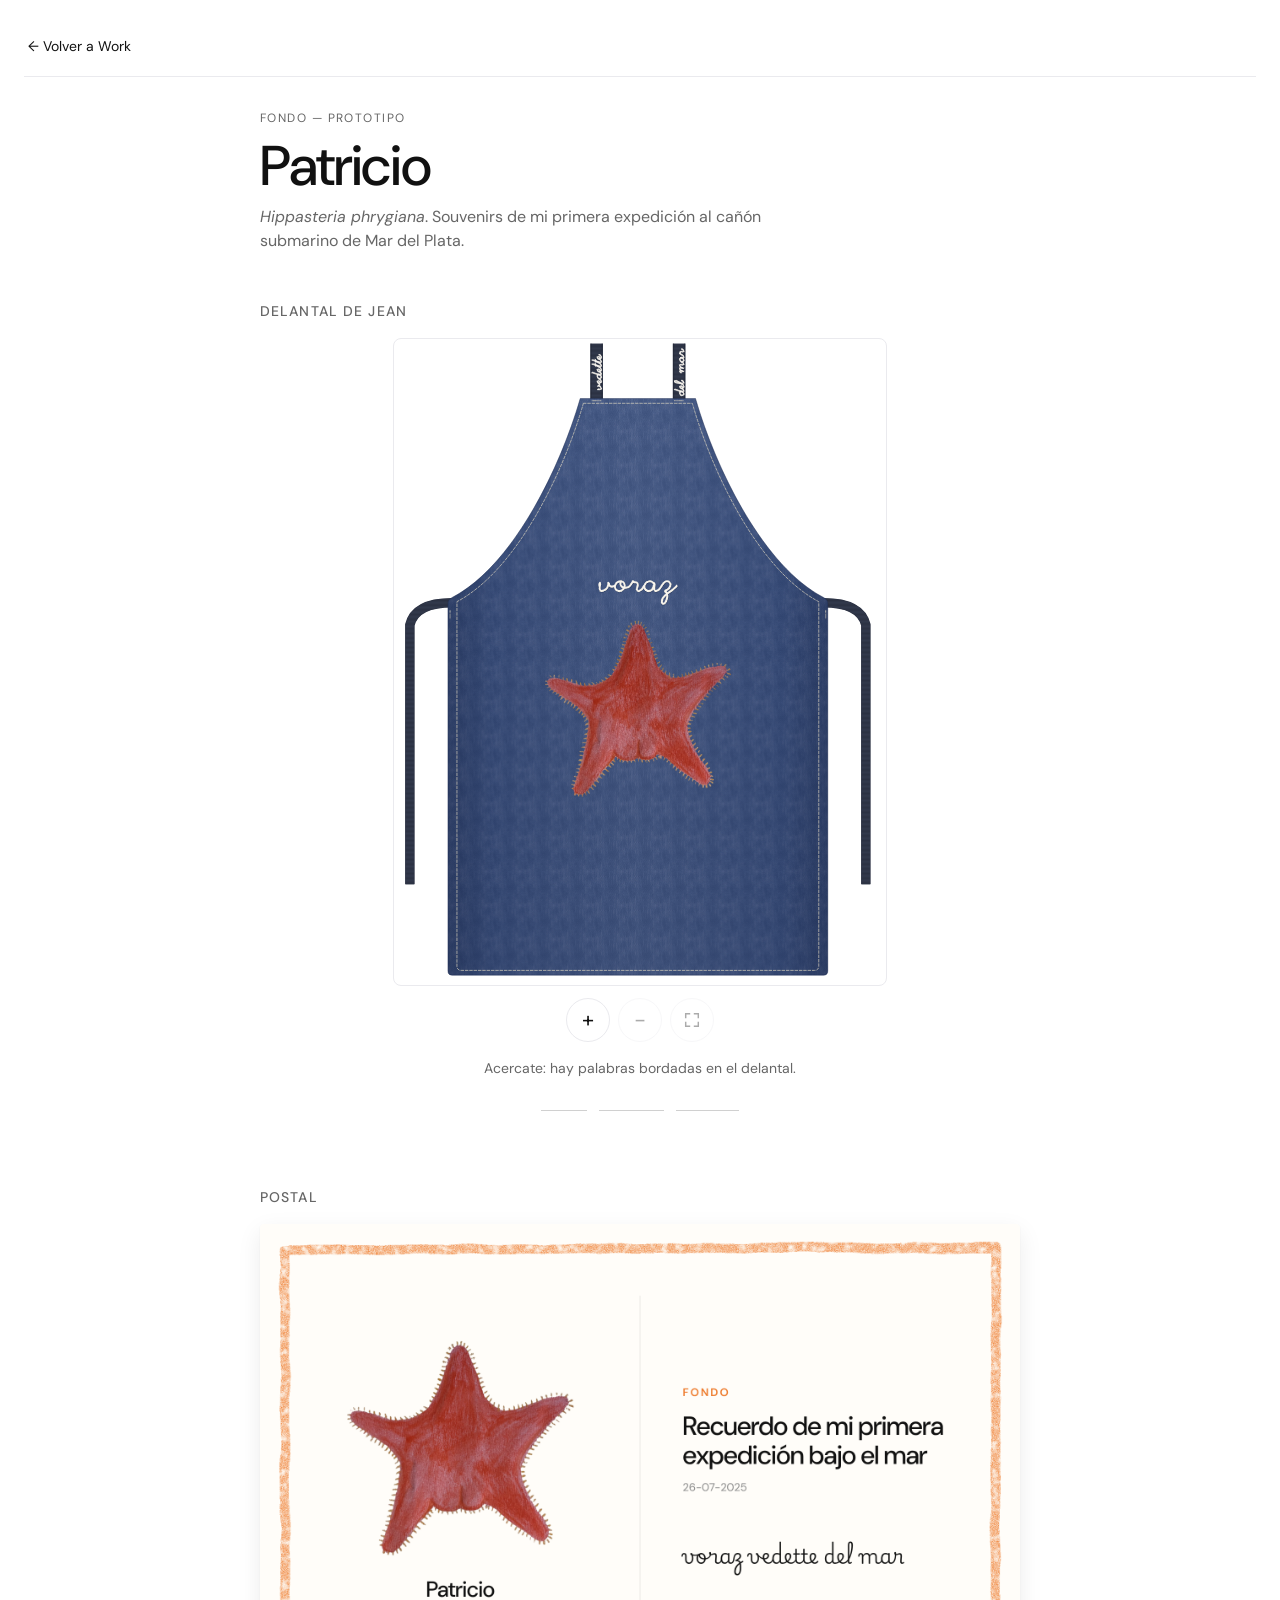
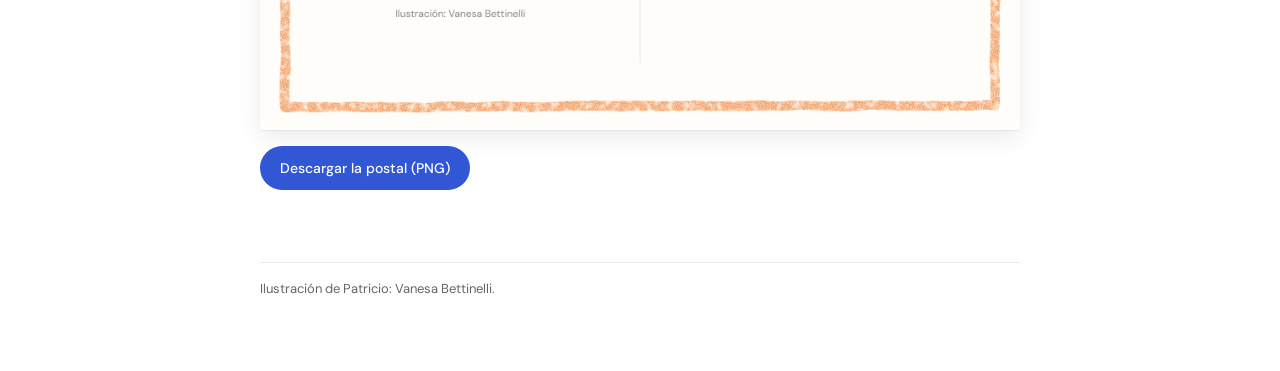
==== commit 918f03cf: "Turn the postcard into a reusable Fondo template - Orange crayon border drawn with an SVG filter (ha" ====
--- a/bitacora-del-mar/index.html
+++ b/bitacora-del-mar/index.html
@@ -6,11 +6,11 @@
   <meta charset="UTF-8">
   <meta name="viewport" content="width=device-width, initial-scale=1.0">
 
-  <title>Patricio — Bitácora del mar · Micaela Cañal</title>
+  <title>Patricio — Fondo · Micaela Cañal</title>
 
   <meta
     name="description"
-    content="Bitácora del mar: souvenirs de una expedición al cañón submarino de Mar del Plata. Prototipo del delantal y la postal de Patricio, Hippasteria phrygiana.">
+    content="Fondo: souvenirs de una expedición al cañón submarino de Mar del Plata. Prototipo del delantal y la postal de Patricio, Hippasteria phrygiana.">
 
   <meta name="author" content="Micaela Cañal">
 
@@ -43,7 +43,7 @@
 
     <section class="intro">
 
-      <p class="eyebrow">BITÁCORA DEL MAR — PROTOTIPO</p>
+      <p class="eyebrow">FONDO — PROTOTIPO</p>
 
       <h1>Patricio</h1>
 
@@ -162,7 +162,7 @@
                  con la irregularidad de la mano, su brillo y su sombra.
                  Se generan con un script; data-word = el orden en el verso. -->
 
-            <g class="embroidery" data-word="0" transform="translate(383 62) rotate(-90)">
+            <g class="embroidery" data-word="1" transform="translate(383 62) rotate(-90)">
               <path class="thread-shadow" transform="translate(0.2 0.4)" stroke-width="1.32" d="M-33.19 5Q-32.98 4 -33.09 2.82M-32.72 4.16Q-32.58 3.16 -32.67 2.03M-32.36 3.49Q-32.25 3.03 -32.35 2.28M-32.75 2.33Q-32.35 3.03 -31.69 3.73M-32.75 2.8Q-32.45 3.63 -31.84 4.48M-32.79 3.43Q-32.66 4.39 -32.17 5.42M-33 4.37Q-32.78 5.29 -32.25 6.26M-33.18 5.46Q-32.82 6.28 -32.16 7.1M-32.99 6.27Q-32.79 7.08 -32.16 7.92M-33.06 7.34Q-32.55 8.02 -31.64 8.57M-32.88 8.34Q-32 8.62 -30.89 8.61M-32.15 8.98Q-31.32 8.83 -30.42 8.33M-31.27 9.39Q-30.43 8.88 -29.67 8.04M-30.3 9.18Q-29.55 8.59 -28.91 7.67M-29.43 8.77Q-28.83 8.25 -28.42 7.28M-28.5 8.47Q-28.02 7.78 -27.85 6.71M-27.66 8Q-27.28 7.13 -27.19 6.01M-26.9 7.34Q-26.76 6.44 -26.96 5.36M-26.37 6.49Q-26.26 5.7 -26.58 4.72M-25.98 5.86Q-26.06 4.92 -26.48 3.9M-25.88 5.06Q-25.93 4.05 -26.35 2.95M-25.54 3.99Q-25.77 3.14 -26.4 2.27M-25.4 3.24Q-25.65 2.8 -26.19 2.31M-26.27 2.62Q-25.76 3 -24.86 3.16M-26.1 2.76Q-25.47 3.35 -24.61 3.84M-25.93 3.6Q-25.34 4.19 -24.38 4.6M-25.55 4.3Q-24.77 4.81 -23.76 5.14M-24.95 5.44Q-24.07 5.4 -23.08 5M-24.17 5.87Q-23.28 5.47 -22.4 4.81M-22.96 5.98Q-22.3 5.52 -21.78 4.62M-22.34 5.7Q-21.64 5.12 -21.03 4.27M-21.23 5.5Q-21 5.05 -21.05 4.19M-19.62 7.64Q-19.1 6.99 -18.75 6.04M-18.88 7.18Q-18.36 6.41 -18.02 5.38M-17.94 6.83Q-17.69 6.03 -17.7 5.02M-17.22 6.18Q-17.17 5.24 -17.34 4.2M-16.74 5.31Q-16.67 4.53 -16.96 3.58M-16.51 4.73Q-16.52 3.79 -16.88 2.74M-16.17 3.58Q-16.56 2.83 -17.3 2.11M-16.2 2.51Q-16.79 1.96 -17.72 1.57M-16.5 1.73Q-17.32 1.53 -18.32 1.57M-17.38 1.07Q-18.12 1.41 -18.84 2.06M-18.28 0.97Q-18.9 1.5 -19.34 2.46M-19.19 1.24Q-19.61 1.95 -19.76 2.99M-20.2 1.76Q-20.3 2.58 -20.01 3.59M-20.63 2.6Q-20.63 3.45 -20.33 4.42M-20.94 3.43Q-20.7 4.35 -20.18 5.29M-21.21 4.14Q-21.02 5 -20.38 5.89M-21.19 5.26Q-20.87 6.04 -20.1 6.79M-21.22 6.16Q-20.65 6.77 -19.79 7.27M-20.82 7.09Q-20.08 7.58 -19.08 7.88M-20.41 8Q-19.63 8.24 -18.67 8.28M-19.85 8.74Q-19.02 8.76 -18.03 8.31M-18.99 8.96Q-18.14 8.87 -17.2 8.36M-18.14 9.44Q-17.28 9.16 -16.43 8.41M-17.13 9.3Q-16.38 8.78 -15.75 7.86M-16.34 9.07Q-15.55 8.47 -14.91 7.5M-15.35 8.79Q-14.85 8.17 -14.63 7.15M-14.37 8.21Q-14.09 7.51 -14.17 6.49M-13.84 7.77Q-13.56 6.86 -13.59 5.73M-13.37 6.96Q-13.13 6.14 -13.29 5.05M-12.87 6.41Q-12.62 5.56 -12.65 4.5M-12.46 5.63Q-12.41 5.19 -12.72 4.45M-4.3 3.54Q-4.93 2.98 -5.91 2.61M-4.75 2.61Q-5.52 2.19 -6.58 2.02M-5.35 1.84Q-6.12 1.64 -7.14 1.81M-5.98 1.46Q-6.91 1.39 -8 1.74M-6.97 1.11Q-7.82 1.24 -8.73 1.87M-7.72 0.76Q-8.61 1.15 -9.42 2.01M-8.8 0.97Q-9.49 1.6 -10.08 2.47M-9.7 1.24Q-10.23 1.87 -10.5 2.9M-10.36 1.57Q-10.87 2.36 -11.21 3.38M-11.14 2.09Q-11.52 2.85 -11.55 3.94M-11.75 2.8Q-11.89 3.73 -11.71 4.83M-12.32 3.54Q-12.31 4.39 -11.91 5.36M-12.66 4.48Q-12.41 5.32 -11.88 6.2M-12.86 5.42Q-12.31 6.17 -11.43 6.82M-12.67 6.25Q-12.13 6.97 -11.24 7.58M-12.33 7.26Q-11.54 7.75 -10.51 8.06M-11.85 8.1Q-11.03 8.33 -9.99 8.25M-11 8.86Q-10.18 8.78 -9.27 8.46M-10.35 9.15Q-9.39 8.95 -8.4 8.31M-9.26 9.31Q-8.47 8.98 -7.67 8.31M-8.33 9.41Q-7.63 8.92 -7.08 7.98M-7.28 9.09Q-6.9 8.34 -6.72 7.35M-6.54 8.7Q-6.29 7.89 -6.39 6.84M-5.93 8.01Q-5.89 7.13 -6.09 6.14M-5.28 7.29Q-5.26 6.36 -5.71 5.3M-4.99 6.36Q-4.99 5.56 -5.37 4.63M-4.78 5.67Q-4.75 4.82 -5.05 3.84M-4.44 4.79Q-4.59 3.9 -5.01 2.95M-4.13 4.12Q-4.27 3.21 -4.75 2.24M-4.1 3.22Q-4.14 2.36 -4.42 1.4M-3.8 2.43Q-3.82 1.57 -4.22 0.59M-3.34 1.54Q-3.46 0.71 -3.89 -0.2M-3.16 0.81Q-3.12 -0.01 -3.49 -0.99M-2.76 0.04Q-2.82 -0.79 -3.3 -1.72M-2.61 -0.8Q-2.63 -1.71 -3.09 -2.73M-2.49 -1.44Q-2.41 -2.32 -2.73 -3.36M-1.96 -2.47Q-2.07 -3.3 -2.49 -4.21M-1.83 -3.19Q-1.85 -4.14 -2.21 -5.19M-1.59 -3.99Q-1.58 -4.82 -1.98 -5.79M-1.3 -4.73Q-1.39 -5.69 -1.72 -6.72M-1.11 -5.48Q-1.03 -6.37 -1.29 -7.42M-0.63 -6.38Q-0.64 -7.26 -1.06 -8.27M-0.35 -7.26Q-0.48 -8.08 -0.99 -8.97M-0.28 -8.06Q-0.43 -8.52 -0.9 -9.11M-4.19 1.2Q-4.11 2.11 -3.61 3.1M-4.46 2.07Q-4.32 2.91 -3.79 3.83M-4.65 2.86Q-4.51 3.76 -3.93 4.71M-4.68 3.7Q-4.51 4.55 -4 5.45M-5 4.57Q-4.67 5.38 -4.06 6.19M-4.95 5.27Q-4.76 6.08 -4.19 6.93M-5.06 6.13Q-4.72 7 -4.13 7.86M-5.11 7.28Q-4.6 7.88 -3.69 8.34M-4.92 8.03Q-4.17 8.47 -3.17 8.72M-4.33 9.11Q-3.5 8.85 -2.64 8.21M-3.29 9.28Q-2.59 8.85 -1.99 7.97M-2.5 9.19Q-1.94 8.49 -1.53 7.54M-1.5 8.82Q-1.08 8.07 -1.01 6.96M-0.78 8.33Q-0.54 7.56 -0.63 6.54M-0.31 7.68Q-0.01 6.84 0.06 5.8M0.3 6.93Q0.62 6.13 0.57 5.04M0.84 6.31Q0.94 5.44 0.79 4.44M1.1 5.71Q1.1 5.17 0.85 4.44M2.46 7.67Q2.97 6.94 3.29 5.92M3.16 7.11Q3.65 6.41 3.92 5.38M4.09 6.66Q4.37 5.96 4.3 4.96M4.84 6.15Q4.9 5.31 4.72 4.33M5.29 5.28Q5.29 4.44 4.97 3.48M5.55 4.54Q5.53 3.66 5.14 2.66M5.85 3.69Q5.55 2.86 4.78 2.05M6.04 2.41Q5.36 2 4.41 1.78M5.52 1.6Q4.76 1.45 3.78 1.71M4.74 0.83Q3.99 1.26 3.28 1.97M3.73 0.77Q3.07 1.42 2.57 2.41M2.96 1.32Q2.34 1.97 1.95 3.01M1.86 1.75Q1.72 2.62 1.79 3.63M1.42 2.64Q1.43 3.53 1.83 4.55M0.98 3.5Q1.28 4.35 1.89 5.22M0.71 4.49Q1.08 5.22 1.84 5.91M0.81 5.2Q1.18 5.99 1.89 6.75M0.81 6.3Q1.38 6.95 2.34 7.44M1.22 7.19Q1.89 7.66 2.95 7.83M1.55 8.1Q2.51 8.31 3.6 8.3M2.24 8.74Q3.14 8.78 4.19 8.36M3.06 9.1Q3.98 8.88 4.93 8.32M4.17 9.44Q4.87 8.99 5.53 8.27M5.11 9.25Q5.74 8.79 6.24 7.92M5.84 9.1Q6.57 8.57 7.15 7.6M6.74 8.78Q7.21 8.04 7.5 7.03M7.53 8.39Q7.94 7.5 8.15 6.41M8.26 7.7Q8.61 6.88 8.61 5.78M8.81 7.03Q9.05 6.17 9.05 5.12M9.15 6.27Q9.41 5.34 9.4 4.23M9.72 5.5Q9.97 4.68 9.97 3.65M10.13 4.86Q10.36 4.03 10.29 2.99M10.66 4.1Q10.91 3.22 10.91 2.15M11.01 3.6Q11.31 2.73 11.2 1.59M11.73 2.81Q11.91 1.95 11.7 0.88M11.91 2.02Q12.14 1.19 12.01 0.11M12.5 1.27Q12.58 0.42 12.29 -0.59M12.78 0.49Q12.95 -0.44 12.87 -1.52M13.07 -0.18Q13.04 -0.73 12.77 -1.44M15.23 -9.04Q15.18 -8.2 15.47 -7.19M14.9 -8.34Q14.91 -7.37 15.28 -6.29M14.56 -7.48Q14.73 -6.53 15.18 -5.52M14.53 -6.76Q14.44 -5.74 14.76 -4.57M14.09 -5.67Q14.1 -4.79 14.56 -3.79M13.86 -4.92Q13.85 -4 14.27 -2.94M13.67 -4.08Q13.75 -3.24 14.12 -2.31M13.41 -3.31Q13.4 -2.42 13.71 -1.4M13.19 -2.5Q13.11 -1.69 13.45 -0.69M12.78 -1.81Q12.83 -0.82 13.11 0.26M12.4 -0.9Q12.47 0.02 13.02 1.03M12.26 -0.08Q12.27 0.83 12.65 1.85M12.08 0.81Q12.06 1.71 12.33 2.73M11.66 1.56Q11.66 2.45 12.15 3.46M11.34 2.46Q11.49 3.34 12.01 4.29M11.14 3.21Q11.24 4.15 11.75 5.17M11.05 4.11Q11.09 4.95 11.47 5.91M10.77 4.8Q10.84 5.73 11.23 6.75M10.43 5.6Q10.62 6.55 11.05 7.54M10.14 6.66Q10.63 7.47 11.44 8.21M10.33 7.64Q10.96 8.24 11.97 8.63M10.67 8.81Q11.55 8.84 12.56 8.52M11.73 9.34Q12.42 9.01 13.06 8.2M12.4 9.25Q13.18 8.86 13.87 7.99M13.44 9.27Q14.13 8.56 14.63 7.5M14.48 8.85Q14.95 8.14 15.12 7.06M15.26 8.26Q15.59 7.49 15.61 6.45M15.69 7.72Q16.02 6.89 16 5.79M16.47 7.12Q16.66 6.16 16.55 5.03M16.88 6.32Q17.05 5.49 17 4.5M17.41 5.55Q17.31 5.11 16.97 4.5M10.57 -1.66Q11.5 -1.91 12.45 -2.47M11.51 -1.53Q12.33 -1.89 13.11 -2.68M12.22 -1.64Q13.04 -1.85 13.91 -2.47M13.31 -1.51Q14.04 -1.87 14.75 -2.59M14.12 -1.55Q14.87 -1.89 15.57 -2.66M14.79 -1.74Q15.63 -1.97 16.5 -2.59M15.89 -1.63Q16.22 -1.99 16.51 -2.7M17.75 4.97Q17.95 4.03 17.87 2.91M18.27 4.17Q18.54 3.3 18.42 2.16M18.84 3.45Q18.94 2.58 18.67 1.52M19.26 2.84Q19.45 1.88 19.32 0.74M19.61 1.89Q19.67 0.99 19.49 -0.02M20.08 1.3Q20.17 0.38 19.99 -0.67M20.35 0.53Q20.52 -0.44 20.48 -1.54M20.68 -0.29Q20.67 -0.89 20.42 -1.65M22.94 -8.96Q22.89 -8.09 23.19 -7.07M22.47 -8.29Q22.46 -7.4 22.88 -6.39M22.39 -7.58Q22.36 -6.55 22.58 -5.41M22.02 -6.71Q22.03 -5.8 22.3 -4.79M21.76 -5.68Q21.78 -4.88 22.2 -3.94M21.45 -4.97Q21.49 -4 21.84 -2.94M21.33 -4.13Q21.3 -3.24 21.71 -2.21M20.94 -3.3Q20.98 -2.42 21.38 -1.43M20.7 -2.54Q20.76 -1.62 21.19 -0.6M20.31 -1.72Q20.34 -0.85 20.72 0.13M20.18 -0.99Q20.15 -0.04 20.47 1.04M19.86 -0.19Q19.87 0.78 20.24 1.87M19.63 0.83Q19.73 1.73 20.07 2.7M19.3 1.59Q19.34 2.54 19.65 3.59M19.19 2.29Q19.23 3.29 19.59 4.38M18.94 3.09Q18.97 4.03 19.35 5.07M18.46 4.05Q18.49 4.95 18.96 5.96M18.34 4.74Q18.44 5.75 18.94 6.83M18.04 5.76Q18.22 6.62 18.84 7.51M17.89 6.68Q18.3 7.46 19.1 8.19M17.73 7.73Q18.49 8.23 19.45 8.59M18.17 8.62Q19.08 8.7 20.13 8.47M19.14 9.41Q20.06 9.1 20.96 8.34M20.24 9.31Q20.98 8.81 21.63 7.93M20.98 9.15Q21.71 8.58 22.34 7.69M22.02 8.84Q22.55 8.21 22.85 7.2M22.63 8.36Q23.08 7.54 23.21 6.4M23.43 7.82Q23.68 6.9 23.73 5.81M24.06 7.14Q24.21 6.25 24.04 5.19M24.43 6.43Q24.79 5.48 24.77 4.26M24.94 5.71Q24.85 5.17 24.52 4.49M18.21 -1.51Q19.1 -1.84 19.97 -2.53M19.07 -1.64Q19.97 -1.94 20.88 -2.54M19.89 -1.63Q20.78 -1.83 21.69 -2.49M20.72 -1.67Q21.54 -2.07 22.35 -2.73M21.55 -1.56Q22.46 -1.88 23.38 -2.52M22.39 -1.51Q23.33 -1.87 24.27 -2.48M23.27 -1.6Q23.76 -1.86 24.29 -2.49M26 7.54Q26.73 7.04 27.31 6.1M26.94 7.2Q27.45 6.59 27.71 5.57M27.85 6.67Q28.16 5.9 28.22 4.89M28.54 6.27Q28.74 5.38 28.59 4.28M29.04 5.4Q28.99 4.54 28.68 3.58M29.45 4.54Q29.31 3.69 28.81 2.78M29.8 3.48Q29.3 2.83 28.48 2.26M29.63 2.57Q29.05 2.08 28.1 1.78M29.25 1.59Q28.43 1.51 27.44 1.75M28.35 0.91Q27.61 1.24 26.9 2.02M27.38 0.82Q26.79 1.5 26.45 2.56M26.65 1.28Q26.16 2.01 25.83 2.99M25.72 1.74Q25.57 2.6 25.65 3.62M25.07 2.5Q25.21 3.42 25.63 4.4M24.76 3.5Q24.97 4.33 25.53 5.2M24.51 4.31Q24.85 5.18 25.45 6.06M24.62 5.16Q25.08 5.98 25.81 6.76M24.63 5.99Q25.19 6.73 26.05 7.39M24.92 7.19Q25.63 7.68 26.59 8M25.42 7.89Q26.2 8.17 27.26 8.1M25.93 8.59Q26.84 8.72 27.92 8.5M26.95 9.14Q27.75 8.95 28.58 8.3M27.75 9.41Q28.65 9 29.53 8.31M28.89 9.39Q29.5 8.82 29.97 7.91M29.54 9.31Q30.24 8.64 30.8 7.65M30.62 8.72Q31.06 7.95 31.35 6.98M31.16 8.28Q31.63 7.47 31.84 6.38M31.98 7.68Q32.3 6.9 32.24 5.82M32.48 7.16Q32.77 6.26 32.79 5.15M32.89 6.26Q33.21 5.38 33.23 4.27M33.41 5.55Q33.38 5.12 33.06 4.45"/>
               <path class="thread" stroke-width="1.15" d="M-33.19 5Q-32.98 4 -33.09 2.82M-32.72 4.16Q-32.58 3.16 -32.67 2.03M-32.36 3.49Q-32.25 3.03 -32.35 2.28M-32.75 2.33Q-32.35 3.03 -31.69 3.73M-32.75 2.8Q-32.45 3.63 -31.84 4.48M-32.79 3.43Q-32.66 4.39 -32.17 5.42M-33 4.37Q-32.78 5.29 -32.25 6.26M-33.18 5.46Q-32.82 6.28 -32.16 7.1M-32.99 6.27Q-32.79 7.08 -32.16 7.92M-33.06 7.34Q-32.55 8.02 -31.64 8.57M-32.88 8.34Q-32 8.62 -30.89 8.61M-32.15 8.98Q-31.32 8.83 -30.42 8.33M-31.27 9.39Q-30.43 8.88 -29.67 8.04M-30.3 9.18Q-29.55 8.59 -28.91 7.67M-29.43 8.77Q-28.83 8.25 -28.42 7.28M-28.5 8.47Q-28.02 7.78 -27.85 6.71M-27.66 8Q-27.28 7.13 -27.19 6.01M-26.9 7.34Q-26.76 6.44 -26.96 5.36M-26.37 6.49Q-26.26 5.7 -26.58 4.72M-25.98 5.86Q-26.06 4.92 -26.48 3.9M-25.88 5.06Q-25.93 4.05 -26.35 2.95M-25.54 3.99Q-25.77 3.14 -26.4 2.27M-25.4 3.24Q-25.65 2.8 -26.19 2.31M-26.27 2.62Q-25.76 3 -24.86 3.16M-26.1 2.76Q-25.47 3.35 -24.61 3.84M-25.93 3.6Q-25.34 4.19 -24.38 4.6M-25.55 4.3Q-24.77 4.81 -23.76 5.14M-24.95 5.44Q-24.07 5.4 -23.08 5M-24.17 5.87Q-23.28 5.47 -22.4 4.81M-22.96 5.98Q-22.3 5.52 -21.78 4.62M-22.34 5.7Q-21.64 5.12 -21.03 4.27M-21.23 5.5Q-21 5.05 -21.05 4.19M-19.62 7.64Q-19.1 6.99 -18.75 6.04M-18.88 7.18Q-18.36 6.41 -18.02 5.38M-17.94 6.83Q-17.69 6.03 -17.7 5.02M-17.22 6.18Q-17.17 5.24 -17.34 4.2M-16.74 5.31Q-16.67 4.53 -16.96 3.58M-16.51 4.73Q-16.52 3.79 -16.88 2.74M-16.17 3.58Q-16.56 2.83 -17.3 2.11M-16.2 2.51Q-16.79 1.96 -17.72 1.57M-16.5 1.73Q-17.32 1.53 -18.32 1.57M-17.38 1.07Q-18.12 1.41 -18.84 2.06M-18.28 0.97Q-18.9 1.5 -19.34 2.46M-19.19 1.24Q-19.61 1.95 -19.76 2.99M-20.2 1.76Q-20.3 2.58 -20.01 3.59M-20.63 2.6Q-20.63 3.45 -20.33 4.42M-20.94 3.43Q-20.7 4.35 -20.18 5.29M-21.21 4.14Q-21.02 5 -20.38 5.89M-21.19 5.26Q-20.87 6.04 -20.1 6.79M-21.22 6.16Q-20.65 6.77 -19.79 7.27M-20.82 7.09Q-20.08 7.58 -19.08 7.88M-20.41 8Q-19.63 8.24 -18.67 8.28M-19.85 8.74Q-19.02 8.76 -18.03 8.31M-18.99 8.96Q-18.14 8.87 -17.2 8.36M-18.14 9.44Q-17.28 9.16 -16.43 8.41M-17.13 9.3Q-16.38 8.78 -15.75 7.86M-16.34 9.07Q-15.55 8.47 -14.91 7.5M-15.35 8.79Q-14.85 8.17 -14.63 7.15M-14.37 8.21Q-14.09 7.51 -14.17 6.49M-13.84 7.77Q-13.56 6.86 -13.59 5.73M-13.37 6.96Q-13.13 6.14 -13.29 5.05M-12.87 6.41Q-12.62 5.56 -12.65 4.5M-12.46 5.63Q-12.41 5.19 -12.72 4.45M-4.3 3.54Q-4.93 2.98 -5.91 2.61M-4.75 2.61Q-5.52 2.19 -6.58 2.02M-5.35 1.84Q-6.12 1.64 -7.14 1.81M-5.98 1.46Q-6.91 1.39 -8 1.74M-6.97 1.11Q-7.82 1.24 -8.73 1.87M-7.72 0.76Q-8.61 1.15 -9.42 2.01M-8.8 0.97Q-9.49 1.6 -10.08 2.47M-9.7 1.24Q-10.23 1.87 -10.5 2.9M-10.36 1.57Q-10.87 2.36 -11.21 3.38M-11.14 2.09Q-11.52 2.85 -11.55 3.94M-11.75 2.8Q-11.89 3.73 -11.71 4.83M-12.32 3.54Q-12.31 4.39 -11.91 5.36M-12.66 4.48Q-12.41 5.32 -11.88 6.2M-12.86 5.42Q-12.31 6.17 -11.43 6.82M-12.67 6.25Q-12.13 6.97 -11.24 7.58M-12.33 7.26Q-11.54 7.75 -10.51 8.06M-11.85 8.1Q-11.03 8.33 -9.99 8.25M-11 8.86Q-10.18 8.78 -9.27 8.46M-10.35 9.15Q-9.39 8.95 -8.4 8.31M-9.26 9.31Q-8.47 8.98 -7.67 8.31M-8.33 9.41Q-7.63 8.92 -7.08 7.98M-7.28 9.09Q-6.9 8.34 -6.72 7.35M-6.54 8.7Q-6.29 7.89 -6.39 6.84M-5.93 8.01Q-5.89 7.13 -6.09 6.14M-5.28 7.29Q-5.26 6.36 -5.71 5.3M-4.99 6.36Q-4.99 5.56 -5.37 4.63M-4.78 5.67Q-4.75 4.82 -5.05 3.84M-4.44 4.79Q-4.59 3.9 -5.01 2.95M-4.13 4.12Q-4.27 3.21 -4.75 2.24M-4.1 3.22Q-4.14 2.36 -4.42 1.4M-3.8 2.43Q-3.82 1.57 -4.22 0.59M-3.34 1.54Q-3.46 0.71 -3.89 -0.2M-3.16 0.81Q-3.12 -0.01 -3.49 -0.99M-2.76 0.04Q-2.82 -0.79 -3.3 -1.72M-2.61 -0.8Q-2.63 -1.71 -3.09 -2.73M-2.49 -1.44Q-2.41 -2.32 -2.73 -3.36M-1.96 -2.47Q-2.07 -3.3 -2.49 -4.21M-1.83 -3.19Q-1.85 -4.14 -2.21 -5.19M-1.59 -3.99Q-1.58 -4.82 -1.98 -5.79M-1.3 -4.73Q-1.39 -5.69 -1.72 -6.72M-1.11 -5.48Q-1.03 -6.37 -1.29 -7.42M-0.63 -6.38Q-0.64 -7.26 -1.06 -8.27M-0.35 -7.26Q-0.48 -8.08 -0.99 -8.97M-0.28 -8.06Q-0.43 -8.52 -0.9 -9.11M-4.19 1.2Q-4.11 2.11 -3.61 3.1M-4.46 2.07Q-4.32 2.91 -3.79 3.83M-4.65 2.86Q-4.51 3.76 -3.93 4.71M-4.68 3.7Q-4.51 4.55 -4 5.45M-5 4.57Q-4.67 5.38 -4.06 6.19M-4.95 5.27Q-4.76 6.08 -4.19 6.93M-5.06 6.13Q-4.72 7 -4.13 7.86M-5.11 7.28Q-4.6 7.88 -3.69 8.34M-4.92 8.03Q-4.17 8.47 -3.17 8.72M-4.33 9.11Q-3.5 8.85 -2.64 8.21M-3.29 9.28Q-2.59 8.85 -1.99 7.97M-2.5 9.19Q-1.94 8.49 -1.53 7.54M-1.5 8.82Q-1.08 8.07 -1.01 6.96M-0.78 8.33Q-0.54 7.56 -0.63 6.54M-0.31 7.68Q-0.01 6.84 0.06 5.8M0.3 6.93Q0.62 6.13 0.57 5.04M0.84 6.31Q0.94 5.44 0.79 4.44M1.1 5.71Q1.1 5.17 0.85 4.44M2.46 7.67Q2.97 6.94 3.29 5.92M3.16 7.11Q3.65 6.41 3.92 5.38M4.09 6.66Q4.37 5.96 4.3 4.96M4.84 6.15Q4.9 5.31 4.72 4.33M5.29 5.28Q5.29 4.44 4.97 3.48M5.55 4.54Q5.53 3.66 5.14 2.66M5.85 3.69Q5.55 2.86 4.78 2.05M6.04 2.41Q5.36 2 4.41 1.78M5.52 1.6Q4.76 1.45 3.78 1.71M4.74 0.83Q3.99 1.26 3.28 1.97M3.73 0.77Q3.07 1.42 2.57 2.41M2.96 1.32Q2.34 1.97 1.95 3.01M1.86 1.75Q1.72 2.62 1.79 3.63M1.42 2.64Q1.43 3.53 1.83 4.55M0.98 3.5Q1.28 4.35 1.89 5.22M0.71 4.49Q1.08 5.22 1.84 5.91M0.81 5.2Q1.18 5.99 1.89 6.75M0.81 6.3Q1.38 6.95 2.34 7.44M1.22 7.19Q1.89 7.66 2.95 7.83M1.55 8.1Q2.51 8.31 3.6 8.3M2.24 8.74Q3.14 8.78 4.19 8.36M3.06 9.1Q3.98 8.88 4.93 8.32M4.17 9.44Q4.87 8.99 5.53 8.27M5.11 9.25Q5.74 8.79 6.24 7.92M5.84 9.1Q6.57 8.57 7.15 7.6M6.74 8.78Q7.21 8.04 7.5 7.03M7.53 8.39Q7.94 7.5 8.15 6.41M8.26 7.7Q8.61 6.88 8.61 5.78M8.81 7.03Q9.05 6.17 9.05 5.12M9.15 6.27Q9.41 5.34 9.4 4.23M9.72 5.5Q9.97 4.68 9.97 3.65M10.13 4.86Q10.36 4.03 10.29 2.99M10.66 4.1Q10.91 3.22 10.91 2.15M11.01 3.6Q11.31 2.73 11.2 1.59M11.73 2.81Q11.91 1.95 11.7 0.88M11.91 2.02Q12.14 1.19 12.01 0.11M12.5 1.27Q12.58 0.42 12.29 -0.59M12.78 0.49Q12.95 -0.44 12.87 -1.52M13.07 -0.18Q13.04 -0.73 12.77 -1.44M15.23 -9.04Q15.18 -8.2 15.47 -7.19M14.9 -8.34Q14.91 -7.37 15.28 -6.29M14.56 -7.48Q14.73 -6.53 15.18 -5.52M14.53 -6.76Q14.44 -5.74 14.76 -4.57M14.09 -5.67Q14.1 -4.79 14.56 -3.79M13.86 -4.92Q13.85 -4 14.27 -2.94M13.67 -4.08Q13.75 -3.24 14.12 -2.31M13.41 -3.31Q13.4 -2.42 13.71 -1.4M13.19 -2.5Q13.11 -1.69 13.45 -0.69M12.78 -1.81Q12.83 -0.82 13.11 0.26M12.4 -0.9Q12.47 0.02 13.02 1.03M12.26 -0.08Q12.27 0.83 12.65 1.85M12.08 0.81Q12.06 1.71 12.33 2.73M11.66 1.56Q11.66 2.45 12.15 3.46M11.34 2.46Q11.49 3.34 12.01 4.29M11.14 3.21Q11.24 4.15 11.75 5.17M11.05 4.11Q11.09 4.95 11.47 5.91M10.77 4.8Q10.84 5.73 11.23 6.75M10.43 5.6Q10.62 6.55 11.05 7.54M10.14 6.66Q10.63 7.47 11.44 8.21M10.33 7.64Q10.96 8.24 11.97 8.63M10.67 8.81Q11.55 8.84 12.56 8.52M11.73 9.34Q12.42 9.01 13.06 8.2M12.4 9.25Q13.18 8.86 13.87 7.99M13.44 9.27Q14.13 8.56 14.63 7.5M14.48 8.85Q14.95 8.14 15.12 7.06M15.26 8.26Q15.59 7.49 15.61 6.45M15.69 7.72Q16.02 6.89 16 5.79M16.47 7.12Q16.66 6.16 16.55 5.03M16.88 6.32Q17.05 5.49 17 4.5M17.41 5.55Q17.31 5.11 16.97 4.5M10.57 -1.66Q11.5 -1.91 12.45 -2.47M11.51 -1.53Q12.33 -1.89 13.11 -2.68M12.22 -1.64Q13.04 -1.85 13.91 -2.47M13.31 -1.51Q14.04 -1.87 14.75 -2.59M14.12 -1.55Q14.87 -1.89 15.57 -2.66M14.79 -1.74Q15.63 -1.97 16.5 -2.59M15.89 -1.63Q16.22 -1.99 16.51 -2.7M17.75 4.97Q17.95 4.03 17.87 2.91M18.27 4.17Q18.54 3.3 18.42 2.16M18.84 3.45Q18.94 2.58 18.67 1.52M19.26 2.84Q19.45 1.88 19.32 0.74M19.61 1.89Q19.67 0.99 19.49 -0.02M20.08 1.3Q20.17 0.38 19.99 -0.67M20.35 0.53Q20.52 -0.44 20.48 -1.54M20.68 -0.29Q20.67 -0.89 20.42 -1.65M22.94 -8.96Q22.89 -8.09 23.19 -7.07M22.47 -8.29Q22.46 -7.4 22.88 -6.39M22.39 -7.58Q22.36 -6.55 22.58 -5.41M22.02 -6.71Q22.03 -5.8 22.3 -4.79M21.76 -5.68Q21.78 -4.88 22.2 -3.94M21.45 -4.97Q21.49 -4 21.84 -2.94M21.33 -4.13Q21.3 -3.24 21.71 -2.21M20.94 -3.3Q20.98 -2.42 21.38 -1.43M20.7 -2.54Q20.76 -1.62 21.19 -0.6M20.31 -1.72Q20.34 -0.85 20.72 0.13M20.18 -0.99Q20.15 -0.04 20.47 1.04M19.86 -0.19Q19.87 0.78 20.24 1.87M19.63 0.83Q19.73 1.73 20.07 2.7M19.3 1.59Q19.34 2.54 19.65 3.59M19.19 2.29Q19.23 3.29 19.59 4.38M18.94 3.09Q18.97 4.03 19.35 5.07M18.46 4.05Q18.49 4.95 18.96 5.96M18.34 4.74Q18.44 5.75 18.94 6.83M18.04 5.76Q18.22 6.62 18.84 7.51M17.89 6.68Q18.3 7.46 19.1 8.19M17.73 7.73Q18.49 8.23 19.45 8.59M18.17 8.62Q19.08 8.7 20.13 8.47M19.14 9.41Q20.06 9.1 20.96 8.34M20.24 9.31Q20.98 8.81 21.63 7.93M20.98 9.15Q21.71 8.58 22.34 7.69M22.02 8.84Q22.55 8.21 22.85 7.2M22.63 8.36Q23.08 7.54 23.21 6.4M23.43 7.82Q23.68 6.9 23.73 5.81M24.06 7.14Q24.21 6.25 24.04 5.19M24.43 6.43Q24.79 5.48 24.77 4.26M24.94 5.71Q24.85 5.17 24.52 4.49M18.21 -1.51Q19.1 -1.84 19.97 -2.53M19.07 -1.64Q19.97 -1.94 20.88 -2.54M19.89 -1.63Q20.78 -1.83 21.69 -2.49M20.72 -1.67Q21.54 -2.07 22.35 -2.73M21.55 -1.56Q22.46 -1.88 23.38 -2.52M22.39 -1.51Q23.33 -1.87 24.27 -2.48M23.27 -1.6Q23.76 -1.86 24.29 -2.49M26 7.54Q26.73 7.04 27.31 6.1M26.94 7.2Q27.45 6.59 27.71 5.57M27.85 6.67Q28.16 5.9 28.22 4.89M28.54 6.27Q28.74 5.38 28.59 4.28M29.04 5.4Q28.99 4.54 28.68 3.58M29.45 4.54Q29.31 3.69 28.81 2.78M29.8 3.48Q29.3 2.83 28.48 2.26M29.63 2.57Q29.05 2.08 28.1 1.78M29.25 1.59Q28.43 1.51 27.44 1.75M28.35 0.91Q27.61 1.24 26.9 2.02M27.38 0.82Q26.79 1.5 26.45 2.56M26.65 1.28Q26.16 2.01 25.83 2.99M25.72 1.74Q25.57 2.6 25.65 3.62M25.07 2.5Q25.21 3.42 25.63 4.4M24.76 3.5Q24.97 4.33 25.53 5.2M24.51 4.31Q24.85 5.18 25.45 6.06M24.62 5.16Q25.08 5.98 25.81 6.76M24.63 5.99Q25.19 6.73 26.05 7.39M24.92 7.19Q25.63 7.68 26.59 8M25.42 7.89Q26.2 8.17 27.26 8.1M25.93 8.59Q26.84 8.72 27.92 8.5M26.95 9.14Q27.75 8.95 28.58 8.3M27.75 9.41Q28.65 9 29.53 8.31M28.89 9.39Q29.5 8.82 29.97 7.91M29.54 9.31Q30.24 8.64 30.8 7.65M30.62 8.72Q31.06 7.95 31.35 6.98M31.16 8.28Q31.63 7.47 31.84 6.38M31.98 7.68Q32.3 6.9 32.24 5.82M32.48 7.16Q32.77 6.26 32.79 5.15M32.89 6.26Q33.21 5.38 33.23 4.27M33.41 5.55Q33.38 5.12 33.06 4.45"/>
               <path class="thread-shine" stroke-width="0.37" d="M-33.12 4.44Q-33.15 3.83 -33.47 3.06M-32.66 3.61Q-32.75 2.99 -33.04 2.27M-32.37 3.21Q-32.41 2.84 -32.64 2.2M-32.87 2.46Q-32.47 2.83 -31.85 3.18M-32.9 2.98Q-32.57 3.43 -31.96 3.88M-33 3.65Q-32.78 4.19 -32.22 4.78M-33.18 4.57Q-32.9 5.08 -32.33 5.63M-33.31 5.64Q-32.94 6.07 -32.31 6.5M-33.16 6.43Q-32.91 6.87 -32.27 7.34M-33.09 7.5Q-32.67 7.81 -31.91 8.01M-32.71 8.38Q-32.15 8.41 -31.38 8.16M-31.95 8.86Q-31.48 8.62 -30.95 8.07M-31.01 9.11Q-30.6 8.68 -30.26 7.95M-30.06 8.86Q-29.72 8.4 -29.48 7.64M-29.26 8.45Q-28.99 8.05 -28.9 7.25M-28.36 8.07Q-28.19 7.6 -28.3 6.78M-27.54 7.52Q-27.45 6.95 -27.62 6.17M-26.87 6.82Q-26.93 6.27 -27.3 5.56M-26.36 6.01Q-26.43 5.53 -26.88 4.87M-26.03 5.29Q-26.22 4.76 -26.73 4.15M-25.91 4.46Q-26.1 3.89 -26.61 3.24M-25.65 3.44Q-25.93 2.98 -26.56 2.5M-25.5 2.89Q-25.8 2.63 -26.36 2.3M-26.28 2.66Q-25.89 2.79 -25.14 2.73M-26.11 2.89Q-25.61 3.14 -24.9 3.3M-25.92 3.73Q-25.47 3.97 -24.69 4.06M-25.46 4.43Q-24.91 4.59 -24.15 4.61M-24.74 5.36Q-24.22 5.19 -23.61 4.7M-23.91 5.66Q-23.44 5.28 -23 4.65M-22.78 5.7Q-22.47 5.32 -22.28 4.54M-22.13 5.41Q-21.81 4.93 -21.57 4.21M-21.2 5.2Q-21.16 4.85 -21.37 4.14M-19.46 7.29Q-19.27 6.8 -19.23 6.05M-18.71 6.77Q-18.53 6.23 -18.51 5.45M-17.86 6.38Q-17.86 5.85 -18.09 5.13M-17.19 5.65Q-17.33 5.08 -17.66 4.4M-16.73 4.84Q-16.84 4.36 -17.26 3.72M-16.53 4.17Q-16.68 3.62 -17.15 2.97M-16.35 3.05Q-16.71 2.67 -17.4 2.32M-16.48 2.03Q-16.93 1.8 -17.69 1.72M-16.91 1.34Q-17.45 1.37 -18.15 1.62M-17.84 0.89Q-18.23 1.24 -18.61 1.87M-18.73 0.91Q-19.01 1.33 -19.12 2.13M-19.59 1.28Q-19.72 1.77 -19.6 2.55M-20.49 1.88Q-20.41 2.38 -19.98 3.05M-20.9 2.74Q-20.74 3.25 -20.32 3.88M-21.12 3.63Q-20.82 4.14 -20.27 4.67M-21.37 4.32Q-21.14 4.79 -20.48 5.29M-21.3 5.43Q-20.98 5.83 -20.27 6.2M-21.24 6.29Q-20.78 6.56 -20.06 6.73M-20.75 7.21Q-20.22 7.37 -19.46 7.36M-20.31 8.04Q-19.78 8.03 -19.08 7.85M-19.65 8.66Q-19.17 8.55 -18.55 8.01M-18.78 8.85Q-18.3 8.66 -17.73 8.09M-17.9 9.24Q-17.44 8.95 -17.01 8.24M-16.9 9Q-16.55 8.58 -16.3 7.81M-16.08 8.74Q-15.72 8.28 -15.49 7.48M-15.21 8.42Q-15.02 7.98 -15.08 7.18M-14.31 7.79Q-14.26 7.33 -14.54 6.58M-13.75 7.26Q-13.73 6.69 -13.99 5.92M-13.31 6.47Q-13.3 5.96 -13.66 5.21M-12.79 5.93Q-12.79 5.38 -13.04 4.65M-12.49 5.33Q-12.57 5 -12.98 4.41M-4.6 3.05Q-5.07 2.83 -5.86 2.77M-5.14 2.15Q-5.66 2.03 -6.44 2.14M-5.77 1.47Q-6.26 1.48 -6.97 1.83M-6.49 1.14Q-7.03 1.24 -7.72 1.71M-7.47 0.88Q-7.93 1.09 -8.46 1.73M-8.27 0.64Q-8.72 0.99 -9.1 1.75M-9.3 0.91Q-9.59 1.42 -9.81 2.14M-10.13 1.24Q-10.33 1.7 -10.31 2.5M-10.81 1.61Q-10.98 2.17 -11 2.94M-11.52 2.17Q-11.63 2.67 -11.41 3.46M-12.07 2.96Q-12 3.53 -11.65 4.25M-12.57 3.69Q-12.42 4.18 -11.92 4.8M-12.84 4.65Q-12.53 5.11 -11.97 5.61M-12.89 5.6Q-12.44 5.95 -11.7 6.21M-12.69 6.42Q-12.26 6.76 -11.5 6.99M-12.24 7.38Q-11.68 7.54 -10.91 7.53M-11.7 8.12Q-11.18 8.12 -10.45 7.83M-10.83 8.78Q-10.34 8.58 -9.76 8.15M-10.07 8.99Q-9.55 8.74 -9.01 8.1M-9.05 9.12Q-8.63 8.78 -8.21 8.14M-8.13 9.12Q-7.8 8.72 -7.61 7.93M-7.16 8.69Q-7.07 8.16 -7.15 7.42M-6.48 8.23Q-6.46 7.72 -6.76 6.98M-5.91 7.5Q-6.05 6.96 -6.41 6.32M-5.31 6.73Q-5.43 6.2 -5.97 5.55M-5.01 5.87Q-5.15 5.39 -5.64 4.79M-4.78 5.17Q-4.92 4.65 -5.34 4.02M-4.5 4.25Q-4.75 3.74 -5.24 3.17M-4.2 3.56Q-4.43 3.05 -4.97 2.48M-4.11 2.72Q-4.3 2.19 -4.7 1.58M-3.83 1.91Q-3.98 1.41 -4.49 0.8M-3.39 1.03Q-3.62 0.54 -4.12 -0.01M-3.17 0.31Q-3.28 -0.18 -3.77 -0.81M-2.81 -0.48Q-2.98 -0.95 -3.54 -1.53M-2.65 -1.36Q-2.8 -1.87 -3.34 -2.5M-2.48 -1.97Q-2.57 -2.49 -3.03 -3.16M-2.01 -2.98Q-2.23 -3.46 -2.73 -4.02M-1.85 -3.75Q-2.01 -4.3 -2.49 -4.95M-1.61 -4.5Q-1.75 -4.99 -2.24 -5.6M-1.33 -5.29Q-1.55 -5.85 -1.99 -6.48M-1.1 -6Q-1.2 -6.54 -1.61 -7.22M-0.66 -6.92Q-0.8 -7.43 -1.32 -8.05M-0.42 -7.78Q-0.64 -8.25 -1.2 -8.78M-0.36 -8.4Q-0.59 -8.7 -1.11 -9.12M-4.41 1.39Q-4.22 1.9 -3.65 2.49M-4.66 2.23Q-4.44 2.71 -3.86 3.25M-4.84 3.06Q-4.62 3.55 -4.01 4.1M-4.88 3.87Q-4.63 4.34 -4.07 4.87M-5.14 4.74Q-4.79 5.17 -4.19 5.6M-5.13 5.43Q-4.88 5.87 -4.28 6.36M-5.21 6.33Q-4.85 6.79 -4.26 7.25M-5.14 7.41Q-4.72 7.67 -3.96 7.8M-4.84 8.12Q-4.31 8.26 -3.56 8.21M-4.11 8.94Q-3.66 8.64 -3.19 8.01M-3.09 9.02Q-2.76 8.65 -2.51 7.88M-2.32 8.83Q-2.11 8.31 -2.02 7.56M-1.38 8.38Q-1.25 7.88 -1.44 7.07M-0.71 7.88Q-0.71 7.38 -1 6.66M-0.2 7.23Q-0.18 6.67 -0.35 5.93M0.38 6.46Q0.45 5.95 0.17 5.18M0.87 5.82Q0.77 5.27 0.45 4.6M1.07 5.38Q0.94 4.99 0.58 4.43M2.62 7.28Q2.81 6.75 2.81 5.97M3.31 6.72Q3.49 6.22 3.45 5.43M4.16 6.24Q4.2 5.77 3.93 5.04M4.86 5.67Q4.74 5.14 4.4 4.49M5.28 4.78Q5.13 4.28 4.69 3.66M5.53 4.01Q5.37 3.49 4.88 2.87M5.69 3.13Q5.39 2.7 4.67 2.29M5.72 1.97Q5.22 1.85 4.48 1.9M5.11 1.26Q4.63 1.3 3.95 1.71M4.25 0.69Q3.88 1.09 3.53 1.74M3.25 0.75Q2.97 1.24 2.83 2.03M2.5 1.32Q2.24 1.79 2.19 2.61M1.53 1.86Q1.6 2.43 1.87 3.11M1.17 2.81Q1.31 3.33 1.82 3.96M0.83 3.69Q1.15 4.15 1.76 4.61M0.61 4.64Q0.96 5.01 1.66 5.35M0.7 5.38Q1.05 5.78 1.73 6.16M0.81 6.45Q1.25 6.74 2.04 6.88M1.3 7.28Q1.76 7.44 2.57 7.34M1.75 8.14Q2.35 8.1 3.09 7.87M2.46 8.67Q2.98 8.57 3.64 8.04M3.31 8.95Q3.81 8.68 4.35 8.09M4.36 9.21Q4.71 8.79 5.02 8.14M5.28 8.98Q5.57 8.59 5.75 7.83M6.06 8.78Q6.4 8.37 6.6 7.57M6.89 8.38Q7.05 7.85 7.02 7.09M7.68 7.92Q7.77 7.32 7.69 6.55M8.36 7.23Q8.44 6.7 8.2 5.92M8.89 6.55Q8.89 6 8.66 5.27M9.24 5.76Q9.25 5.17 9 4.42M9.8 5.04Q9.81 4.5 9.58 3.77M10.2 4.39Q10.19 3.86 9.92 3.13M10.74 3.61Q10.75 3.05 10.51 2.31M11.09 3.1Q11.13 2.56 10.81 1.78M11.77 2.3Q11.74 1.78 11.36 1.06M11.97 1.54Q11.97 1.01 11.65 0.27M12.51 0.77Q12.42 0.25 11.99 -0.41M12.84 -0.03Q12.78 -0.61 12.5 -1.33M13.04 -0.52Q12.88 -0.91 12.51 -1.45M14.95 -8.9Q15.06 -8.39 15.49 -7.74M14.64 -8.14Q14.8 -7.58 15.28 -6.91M14.35 -7.28Q14.61 -6.74 15.13 -6.15M14.24 -6.54Q14.33 -5.94 14.79 -5.22M13.85 -5.5Q13.99 -5 14.54 -4.38M13.61 -4.73Q13.74 -4.2 14.26 -3.55M13.43 -3.94Q13.64 -3.44 14.1 -2.86M13.14 -3.15Q13.28 -2.62 13.72 -1.97M12.91 -2.37Q13 -1.89 13.46 -1.23M12.52 -1.61Q12.71 -1.02 13.12 -0.37M12.19 -0.7Q12.36 -0.19 12.97 0.41M12.01 0.1Q12.16 0.62 12.64 1.26M11.81 0.97Q11.95 1.51 12.36 2.16M11.42 1.74Q11.56 2.25 12.12 2.87M11.14 2.65Q11.37 3.14 11.94 3.69M10.93 3.41Q11.13 3.94 11.7 4.54M10.8 4.26Q10.97 4.75 11.46 5.36M10.53 4.99Q10.73 5.53 11.21 6.14M10.22 5.8Q10.49 6.34 10.99 6.91M10.08 6.86Q10.5 7.25 11.21 7.59M10.37 7.77Q10.83 8.02 11.63 8.08M10.87 8.76Q11.39 8.63 12.04 8.18M11.91 9.11Q12.26 8.8 12.56 8.06M12.63 9Q13.02 8.66 13.32 7.88M13.67 8.88Q13.96 8.37 14.08 7.55M14.62 8.44Q14.78 7.96 14.67 7.14M15.35 7.82Q15.42 7.31 15.21 6.56M15.79 7.24Q15.85 6.71 15.6 5.93M16.53 6.58Q16.49 5.99 16.18 5.25M16.94 5.86Q16.89 5.32 16.64 4.63M17.35 5.26Q17.16 4.93 16.74 4.44M10.83 -1.81Q11.33 -2.11 11.87 -2.69M11.74 -1.76Q12.17 -2.09 12.55 -2.82M12.43 -1.8Q12.88 -2.06 13.37 -2.69M13.5 -1.72Q13.88 -2.07 14.23 -2.75M14.32 -1.76Q14.7 -2.1 15.05 -2.81M15.01 -1.9Q15.47 -2.17 15.95 -2.8M15.92 -1.84Q16.07 -2.19 16.18 -2.85M17.82 4.44Q17.78 3.86 17.49 3.12M18.34 3.66Q18.37 3.12 18.04 2.35M18.85 2.94Q18.77 2.41 18.35 1.72M19.32 2.29Q19.28 1.71 18.96 0.96M19.64 1.38Q19.51 0.82 19.17 0.16M20.11 0.77Q20.01 0.21 19.66 -0.47M20.42 -0Q20.36 -0.61 20.1 -1.34M20.66 -0.66Q20.51 -1.07 20.14 -1.63M22.66 -8.81Q22.78 -8.29 23.21 -7.63M22.22 -8.12Q22.36 -7.61 22.87 -6.97M22.1 -7.37Q22.24 -6.75 22.62 -6.05M21.74 -6.55Q21.91 -6 22.32 -5.36M21.52 -5.55Q21.67 -5.07 22.18 -4.48M21.2 -4.77Q21.37 -4.21 21.84 -3.56M21.07 -3.96Q21.19 -3.44 21.71 -2.8M20.7 -3.13Q20.87 -2.62 21.37 -2.01M20.47 -2.35Q20.65 -1.82 21.17 -1.21M20.06 -1.57Q20.23 -1.05 20.71 -0.44M19.9 -0.8Q20.04 -0.24 20.49 0.43M19.6 0.01Q19.75 0.58 20.24 1.24M19.39 0.99Q19.61 1.52 20.06 2.12M19.04 1.78Q19.23 2.34 19.66 2.98M18.94 2.51Q19.12 3.08 19.59 3.74M18.69 3.28Q18.86 3.83 19.34 4.46M18.23 4.23Q18.38 4.75 18.93 5.36M18.13 4.98Q18.33 5.54 18.89 6.17M17.86 5.94Q18.1 6.41 18.74 6.91M17.81 6.86Q18.17 7.25 18.9 7.59M17.79 7.85Q18.34 8.02 19.08 8.06M18.37 8.59Q18.92 8.49 19.61 8.11M19.41 9.2Q19.89 8.9 20.35 8.19M20.46 9.02Q20.81 8.61 21.08 7.86M21.21 8.85Q21.54 8.38 21.79 7.64M22.18 8.48Q22.38 8.02 22.38 7.22M22.77 7.9Q22.91 7.36 22.75 6.54M23.53 7.32Q23.52 6.73 23.32 5.99M24.1 6.63Q24.04 6.08 23.7 5.37M24.54 5.89Q24.62 5.31 24.35 4.48M24.9 5.36Q24.69 4.99 24.28 4.49M18.47 -1.7Q18.93 -2.04 19.38 -2.7M19.32 -1.81Q19.8 -2.14 20.3 -2.74M20.14 -1.79Q20.61 -2.04 21.11 -2.7M20.95 -1.88Q21.38 -2.27 21.79 -2.89M21.81 -1.75Q22.3 -2.08 22.79 -2.71M22.67 -1.69Q23.16 -2.06 23.66 -2.66M23.33 -1.77Q23.61 -2.06 23.91 -2.69M26.21 7.24Q26.56 6.84 26.77 6.04M27.08 6.84Q27.28 6.39 27.25 5.59M27.95 6.24Q28 5.72 27.81 4.99M28.59 5.75Q28.57 5.21 28.23 4.47M29.02 4.89Q28.83 4.37 28.4 3.77M29.38 4.01Q29.15 3.53 28.6 2.99M29.58 2.97Q29.15 2.67 28.44 2.44M29.34 2.11Q28.9 1.92 28.13 1.91M28.81 1.25Q28.3 1.36 27.65 1.74M27.88 0.75Q27.49 1.07 27.15 1.8M26.92 0.84Q26.69 1.32 26.67 2.14M26.22 1.3Q26.05 1.82 26.04 2.58M25.39 1.85Q25.46 2.41 25.74 3.1M24.85 2.69Q25.09 3.21 25.59 3.8M24.58 3.67Q24.85 4.13 25.44 4.62M24.37 4.51Q24.73 4.97 25.32 5.44M24.53 5.36Q24.95 5.77 25.61 6.14M24.6 6.17Q25.06 6.52 25.79 6.79M24.97 7.3Q25.49 7.47 26.24 7.49M25.55 7.92Q26.06 7.96 26.81 7.67M26.14 8.58Q26.69 8.51 27.39 8.12M27.16 8.99Q27.59 8.74 28.05 8.09M28.02 9.2Q28.48 8.8 28.93 8.16M29.07 9.08Q29.33 8.63 29.47 7.87M29.77 8.95Q30.07 8.45 30.25 7.67M30.77 8.33Q30.89 7.77 30.88 7.04M31.32 7.84Q31.46 7.29 31.37 6.49M32.07 7.22Q32.12 6.72 31.85 5.95M32.58 6.66Q32.61 6.09 32.38 5.33M33 5.77Q33.04 5.21 32.81 4.43M33.36 5.26Q33.22 4.93 32.82 4.39"/>
@@ -174,7 +174,7 @@
               <path class="thread-shine" stroke-width="0.37" d="M-36.33 3.12Q-36.85 2.82 -37.72 2.74M-36.86 2.31Q-37.4 2.19 -38.2 2.31M-37.52 1.48Q-38.04 1.51 -38.76 1.88M-38.17 1.16Q-38.75 1.3 -39.43 1.7M-39.31 0.65Q-39.74 0.96 -40.18 1.58M-40.01 0.67Q-40.44 1.08 -40.85 1.72M-41.15 0.79Q-41.41 1.27 -41.49 2.07M-41.97 1.22Q-42.17 1.66 -42.14 2.47M-42.64 1.68Q-42.84 2.19 -42.75 3.04M-43.48 2.28Q-43.44 2.79 -43.12 3.48M-43.96 3.05Q-43.86 3.59 -43.49 4.27M-44.26 3.82Q-44.17 4.32 -43.67 4.97M-44.58 4.62Q-44.35 5.09 -43.74 5.61M-44.74 5.73Q-44.32 6.1 -43.62 6.41M-44.4 6.55Q-43.97 6.84 -43.2 7M-44.11 7.32Q-43.64 7.53 -42.82 7.49M-43.47 8.04Q-42.93 8.13 -42.12 7.88M-42.82 8.75Q-42.29 8.58 -41.67 8.14M-41.91 9.09Q-41.45 8.85 -40.97 8.2M-40.97 9.07Q-40.5 8.75 -40.06 8.04M-40.13 9.03Q-39.8 8.56 -39.54 7.86M-38.98 8.58Q-38.82 8.06 -38.82 7.3M-38.25 8.12Q-38.26 7.62 -38.52 6.92M-37.79 7.55Q-37.88 6.95 -38.26 6.22M-37.23 6.71Q-37.47 6.17 -37.92 5.56M-36.95 6.02Q-37.04 5.5 -37.49 4.83M-36.57 5.11Q-36.74 4.58 -37.26 3.95M-36.43 4.29Q-36.6 3.78 -37.01 3.18M-36.07 3.47Q-36.19 2.95 -36.72 2.29M-35.88 2.71Q-36.02 2.15 -36.48 1.47M-35.66 1.8Q-35.86 1.27 -36.3 0.67M-35.24 1.19Q-35.31 0.69 -35.79 0.02M-35.09 0.32Q-35.23 -0.19 -35.71 -0.82M-34.68 -0.48Q-34.88 -1 -35.42 -1.59M-34.6 -1.38Q-34.7 -1.9 -35.15 -2.58M-34.28 -2.19Q-34.48 -2.71 -34.93 -3.32M-33.94 -2.89Q-34.15 -3.41 -34.62 -4M-33.57 -3.61Q-33.74 -4.16 -34.24 -4.8M-33.39 -4.58Q-33.6 -5.08 -34.05 -5.67M-33.24 -5.21Q-33.33 -5.75 -33.82 -6.43M-32.83 -6.11Q-33 -6.67 -33.39 -7.31M-32.57 -6.97Q-32.74 -7.42 -33.27 -7.99M-32.46 -7.67Q-32.61 -8.23 -33.01 -8.88M-32.11 -8.45Q-32.32 -8.7 -32.95 -9.07M-36.43 1.42Q-36.19 1.89 -35.64 2.43M-36.49 2.18Q-36.24 2.64 -35.73 3.17M-36.73 3.13Q-36.48 3.59 -35.85 4.09M-36.89 3.91Q-36.58 4.36 -35.95 4.82M-36.94 4.65Q-36.65 5.09 -36.02 5.54M-37.01 5.64Q-36.74 6.08 -36.05 6.52M-37.11 6.31Q-36.75 6.72 -36.08 7.11M-36.94 7.39Q-36.47 7.69 -35.77 7.92M-36.66 8.33Q-36.14 8.31 -35.46 8.11M-35.91 8.97Q-35.41 8.65 -34.9 8.08M-35.01 9.03Q-34.64 8.61 -34.36 7.88M-34.13 8.77Q-33.84 8.36 -33.7 7.58M-33.38 8.36Q-33.15 7.85 -33.17 7.01M-32.6 7.9Q-32.51 7.4 -32.72 6.63M-31.95 7.07Q-31.95 6.54 -32.25 5.8M-31.38 6.43Q-31.43 5.91 -31.75 5.23M-30.93 5.9Q-30.91 5.36 -31.27 4.6M-30.69 5.39Q-30.76 5.04 -31.15 4.42M-29.35 7.32Q-29.06 6.88 -28.97 6.05M-28.51 6.78Q-28.28 6.34 -28.25 5.54M-27.71 6.38Q-27.67 5.89 -27.92 5.14M-27.01 5.71Q-27 5.13 -27.33 4.34M-26.51 4.83Q-26.66 4.31 -27.05 3.67M-26.15 3.93Q-26.42 3.45 -26.96 2.93M-26.07 3.07Q-26.48 2.72 -27.14 2.4M-26.25 2.16Q-26.67 1.9 -27.44 1.79M-26.72 1.27Q-27.26 1.34 -27.96 1.69M-27.74 0.69Q-28.07 1.03 -28.33 1.76M-28.53 0.87Q-28.81 1.34 -28.88 2.17M-29.53 1.25Q-29.62 1.8 -29.5 2.56M-30.26 1.98Q-30.15 2.47 -29.73 3.11M-30.69 2.72Q-30.51 3.21 -29.97 3.78M-30.97 3.6Q-30.72 4.03 -30.06 4.48M-31.14 4.56Q-30.77 4.98 -30.1 5.37M-31.03 5.28Q-30.66 5.71 -29.96 6.1M-30.87 6.36Q-30.41 6.62 -29.69 6.8M-30.66 7.13Q-30.11 7.37 -29.35 7.49M-30.02 7.93Q-29.47 7.93 -28.77 7.74M-29.36 8.49Q-28.84 8.43 -28.14 7.99M-28.42 8.96Q-27.91 8.75 -27.32 8.26M-27.69 9.08Q-27.23 8.76 -26.77 8.13M-26.65 9.16Q-26.32 8.75 -26.09 7.99M-25.75 8.93Q-25.47 8.49 -25.39 7.67M-24.89 8.48Q-24.66 7.98 -24.64 7.16M-24.05 7.99Q-24.01 7.44 -24.18 6.69M-23.49 7.24Q-23.54 6.67 -23.81 5.95M-22.9 6.53Q-22.98 6 -23.28 5.33M-22.42 5.7Q-22.54 5.19 -22.92 4.55M-21.93 5.19Q-21.96 4.63 -22.29 3.89M-21.64 4.48Q-21.63 3.9 -21.94 3.14M-21.18 3.69Q-21.16 3.08 -21.34 2.31M-20.72 2.95Q-20.74 2.39 -21 1.65M-20.25 2.25Q-20.25 1.68 -20.51 0.94M-19.69 1.49Q-19.78 1 -20.15 0.35M-19.23 0.8Q-19.3 0.29 -19.62 -0.39M-18.79 0.16Q-18.87 -0.36 -19.23 -1.03M-18.43 -0.57Q-18.48 -1.09 -18.83 -1.8M-17.96 -1.27Q-17.93 -1.79 -18.25 -2.54M-17.57 -2.15Q-17.67 -2.74 -18 -3.44M-17.03 -2.93Q-17.09 -3.42 -17.53 -4.1M-16.87 -3.7Q-16.98 -4.3 -17.31 -5.01M-16.52 -4.54Q-16.73 -5.04 -17.18 -5.62M-16.1 -5.32Q-16.4 -5.77 -16.97 -6.26M-15.99 -6.19Q-16.32 -6.67 -16.88 -7.17M-15.91 -6.97Q-16.2 -7.45 -16.86 -7.93M-15.97 -8.22Q-16.51 -8.36 -17.26 -8.36M-16.79 -8.99Q-17.25 -8.75 -17.77 -8.22M-17.57 -9.09Q-17.83 -8.63 -17.95 -7.87M-18.44 -8.86Q-18.62 -8.29 -18.56 -7.44M-19.3 -8.19Q-19.24 -7.64 -18.92 -6.93M-19.74 -7.31Q-19.57 -6.8 -19.09 -6.2M-20.09 -6.5Q-19.89 -6.05 -19.31 -5.52M-20.29 -5.77Q-20.13 -5.22 -19.72 -4.57M-20.61 -4.86Q-20.39 -4.38 -19.79 -3.84M-20.72 -4.12Q-20.58 -3.57 -20.06 -2.92M-20.85 -3.31Q-20.65 -2.78 -20.21 -2.18M-21.05 -2.39Q-20.9 -1.86 -20.32 -1.24M-21.12 -1.64Q-20.96 -1.14 -20.41 -0.54M-21.27 -0.75Q-20.99 -0.25 -20.4 0.28M-21.47 0.18Q-21.17 0.67 -20.62 1.18M-21.49 0.92Q-21.19 1.39 -20.59 1.88M-21.64 1.83Q-21.33 2.35 -20.75 2.88M-21.65 2.72Q-21.35 3.17 -20.74 3.64M-21.83 3.5Q-21.53 3.95 -20.91 4.42M-21.87 4.41Q-21.5 4.83 -20.87 5.24M-21.82 5.31Q-21.54 5.76 -20.89 6.22M-21.73 6.1Q-21.47 6.52 -20.79 6.96M-21.73 6.94Q-21.28 7.3 -20.55 7.58M-21.43 7.93Q-20.91 8.08 -20.13 8.02M-20.81 8.85Q-20.36 8.58 -19.86 8.07M-19.88 9.05Q-19.54 8.6 -19.32 7.83M-18.84 8.9Q-18.6 8.47 -18.55 7.66M-18.23 8.45Q-17.98 7.92 -17.84 7.15M-17.31 7.96Q-17.25 7.42 -17.45 6.65M-16.83 7.2Q-16.86 6.65 -17.09 5.95M-16.21 6.57Q-16.24 6.05 -16.51 5.34M-15.75 5.79Q-15.79 5.24 -16.12 4.52M-15.33 5.28Q-15.46 4.89 -15.77 4.34M-1.16 4.37Q-1.2 3.81 -1.52 3.07M-0.74 3.82Q-0.7 3.27 -0.98 2.5M-0.35 2.99Q-0.27 2.41 -0.38 1.65M0.19 2.58Q0.43 2.1 0.43 1.26M0.61 2.2Q0.96 1.79 1.24 1.07M1.03 1.92Q1.55 1.88 2.26 1.46M1.51 1.9Q2.01 2.19 2.74 2.39M1.92 2.39Q2.16 2.89 2.8 3.42M1.89 3.17Q2.12 3.65 2.64 4.21M1.68 3.95Q1.84 4.54 2.37 5.21M1.47 4.75Q1.64 5.32 2.11 5.99M1.14 5.67Q1.28 6.16 1.75 6.78M1.05 6.51Q1.14 7 1.63 7.66M0.58 7.33Q0.81 7.87 1.35 8.47M0.58 7.78Q0.8 8.14 1.27 8.6M2.08 5.99Q2.01 5.43 1.71 4.73M2.59 5.22Q2.53 4.69 2.2 3.99M3.07 4.47Q3 3.93 2.65 3.25M3.55 3.83Q3.51 3.28 3.19 2.56M4.04 3.19Q4.07 2.62 3.82 1.85M4.29 2.6Q4.49 2.14 4.44 1.31M5.01 2.14Q5.26 1.66 5.36 0.88M5.57 1.78Q5.98 1.47 6.34 0.73M6.39 1.69Q6.8 1.44 7.24 0.78M7.01 1.71Q7.55 1.68 8.25 1.42M7.45 1.82Q7.89 2.12 8.68 2.28M7.76 2.36Q8 2.87 8.63 3.42M7.73 3.17Q7.96 3.68 8.56 4.25M7.66 3.87Q7.83 4.44 8.31 5.11M7.45 4.86Q7.55 5.38 8.03 6.04M7.17 5.6Q7.39 6.13 7.86 6.74M6.91 6.47Q7 6.99 7.5 7.66M6.71 7.28Q6.88 7.82 7.36 8.46M6.45 8.03Q6.69 8.32 7.28 8.69M8.07 5.96Q8.05 5.44 7.64 4.72M8.46 5.35Q8.47 4.79 8.12 4.02M8.83 4.55Q8.87 4.04 8.56 3.28M9.29 3.79Q9.24 3.25 8.91 2.55M9.81 3.18Q9.86 2.69 9.58 1.94M10.39 2.76Q10.46 2.21 10.34 1.46M10.77 2.19Q11.02 1.75 11.14 0.99M11.45 1.86Q11.77 1.46 12.01 0.72M12.11 1.74Q12.58 1.35 13.01 0.69M12.73 1.72Q13.23 1.57 13.84 1.17M13.26 1.77Q13.74 1.91 14.49 1.87M13.58 2.08Q13.9 2.48 14.61 2.85M13.85 2.91Q14.13 3.41 14.65 3.95M13.6 3.6Q13.75 4.08 14.27 4.67M13.43 4.4Q13.68 4.96 14.15 5.57M13.37 5.2Q13.59 5.74 14.06 6.34M13.21 6.09Q13.48 6.62 14.08 7.17M13.13 6.94Q13.53 7.37 14.16 7.78M13.43 8.07Q13.97 8.13 14.69 8.03M14.12 8.71Q14.55 8.49 15.07 7.94M14.95 8.99Q15.27 8.61 15.47 7.84M15.78 8.81Q16.1 8.38 16.27 7.57M16.71 8.5Q16.8 7.95 16.74 7.23M17.32 7.82Q17.5 7.32 17.39 6.49M18.19 7.28Q18.2 6.74 17.83 5.98M18.63 6.43Q18.56 5.86 18.29 5.16M19.09 5.92Q19.07 5.34 18.83 4.62M19.5 5.36Q19.32 4.98 18.89 4.46M27.22 3.15Q26.8 2.82 25.99 2.62M26.86 2.23Q26.3 2.1 25.53 2.17M26.17 1.64Q25.62 1.56 24.82 1.82M25.33 1.11Q24.75 1.27 24.09 1.67M24.32 0.76Q23.88 1.01 23.42 1.68M23.48 0.76Q23.09 1.14 22.71 1.78M22.63 0.86Q22.25 1.33 21.97 2.1M21.68 1.17Q21.41 1.64 21.3 2.42M20.97 1.59Q20.88 2.18 20.99 2.95M20.22 2.29Q20.24 2.85 20.5 3.57M19.63 2.95Q19.76 3.52 20.11 4.2M19.18 3.84Q19.36 4.36 19.92 4.96M18.95 4.77Q19.3 5.2 19.91 5.63M19.11 5.8Q19.54 6.1 20.22 6.35M19.11 6.6Q19.61 6.82 20.39 6.89M19.65 7.55Q20.11 7.63 20.87 7.45M20.19 8.17Q20.74 8.12 21.44 7.84M20.95 8.7Q21.53 8.57 22.21 8.18M21.92 9.05Q22.43 8.86 23 8.22M22.81 9.2Q23.21 8.81 23.54 8.09M23.84 8.91Q24.1 8.49 24.17 7.67M24.76 8.64Q24.87 8.15 24.77 7.41M25.46 8.05Q25.48 7.51 25.15 6.75M26.12 7.46Q26.04 6.95 25.58 6.27M26.46 6.57Q26.33 6.01 25.81 5.34M26.7 5.81Q26.58 5.25 26.22 4.57M27.14 4.88Q26.98 4.41 26.49 3.82M27.32 4.29Q27.24 3.75 26.78 3.04M27.71 3.53Q27.53 3.11 27.09 2.57M26.79 2.83Q27.12 3.02 27.76 3.2M27.13 2.68Q27.36 3.2 27.89 3.78M26.83 3.77Q27.13 4.22 27.69 4.7M26.66 4.55Q26.96 4.99 27.65 5.43M26.7 5.24Q26.97 5.77 27.51 6.34M26.52 6.31Q26.86 6.76 27.48 7.21M26.7 7.15Q27.1 7.51 27.89 7.76M27.04 8.14Q27.47 8.27 28.25 8.12M27.77 8.94Q28.21 8.74 28.73 8.12M28.77 9.03Q29.01 8.52 29.12 7.78M29.66 8.88Q29.88 8.34 29.99 7.6M30.25 8.28Q30.44 7.81 30.38 6.99M31.22 7.69Q31.28 7.19 31.07 6.44M31.7 7.11Q31.79 6.6 31.59 5.82M32.25 6.28Q32.19 5.73 31.9 5.03M32.67 5.72Q32.73 5.15 32.45 4.34M33.08 5.11Q33.1 4.51 32.89 3.74M33.73 4.28Q33.69 3.72 33.29 2.99M34.08 3.47Q34.06 2.9 33.82 2.17M34.55 2.79Q34.59 2.26 34.34 1.5M35.02 2.23Q35 1.64 34.79 0.91M34.93 1.83Q35.15 1.55 35.42 0.92M35.1 1.4Q35.6 1.51 36.35 1.42M35.68 1.85Q36.22 1.74 36.88 1.37M36.48 2.32Q36.98 2.09 37.53 1.53M37.1 2.45Q37.65 2.33 38.32 1.91M37.65 2.58Q38.15 2.69 38.92 2.56M38.12 2.88Q38.53 3.32 39.17 3.75M38.29 3.63Q38.58 4.12 39.26 4.61M38.22 4.39Q38.44 4.89 38.91 5.45M38.15 5.24Q38.3 5.77 38.83 6.41M37.97 6Q38.15 6.55 38.72 7.17M37.68 7.08Q38.09 7.43 38.78 7.73M37.98 8.08Q38.46 8.18 39.23 8.03M38.51 8.77Q38.96 8.47 39.45 7.94M39.58 9.16Q39.9 8.74 40.11 7.97M40.56 8.94Q40.77 8.38 40.85 7.62M41.32 8.43Q41.48 7.91 41.51 7.17M41.91 7.94Q42.1 7.44 42 6.61M42.6 7.29Q42.67 6.72 42.47 5.92M43.1 6.64Q43.12 6.07 42.84 5.3M43.61 5.91Q43.63 5.35 43.32 4.58M44.05 5.4Q43.94 5.02 43.57 4.44"/>
             </g>
 
-            <g class="embroidery" data-word="1" transform="translate(461 478)">
+            <g class="embroidery" data-word="0" transform="translate(461 478)">
               <path class="thread-shadow" transform="translate(0.37 0.73)" stroke-width="2.42" d="M-73.53 -11.93Q-73.19 -13.69 -73.49 -15.8M-72.89 -13.66Q-72.43 -15.47 -72.44 -17.58M-71.63 -15.01Q-71.24 -16.72 -71.48 -18.8M-72.2 -16.04Q-71.43 -16.4 -70.53 -17.54M-71.68 -18.62Q-71.22 -16.78 -70.17 -14.89M-71.98 -16.61Q-71.73 -14.9 -70.63 -13.09M-71.94 -14.97Q-71.76 -13.19 -70.95 -11.26M-72.12 -13.36Q-71.99 -11.68 -71.33 -9.83M-72.4 -11.77Q-72.12 -10.01 -71.16 -8.15M-72.91 -9.98Q-72.48 -8.2 -71.18 -6.42M-72.89 -7.89Q-72.24 -6.21 -70.84 -4.59M-73.09 -5.96Q-71.95 -4.51 -70.15 -3.33M-72.48 -4.37Q-70.95 -3.36 -68.96 -2.72M-71.58 -2.16Q-69.73 -2.3 -67.72 -3.25M-69.85 -1.51Q-68.21 -2 -66.59 -3.34M-68.13 -1.26Q-66.63 -2.27 -65.29 -3.86M-65.96 -1.53Q-64.65 -2.65 -63.54 -4.33M-64.62 -2.29Q-63.35 -3.62 -62.39 -5.52M-62.73 -3.17Q-61.73 -4.43 -61.03 -6.2M-60.85 -3.79Q-60.1 -5.39 -59.85 -7.46M-59.61 -5Q-58.85 -6.58 -58.77 -8.73M-58.4 -6.39Q-57.92 -8.21 -57.93 -10.34M-57.05 -7.9Q-56.96 -9.78 -57.47 -11.88M-56.44 -9.65Q-56.47 -11.35 -56.96 -13.23M-55.75 -11.13Q-55.81 -12.95 -56.62 -14.95M-55.19 -13.17Q-55.54 -14.72 -56.77 -16.33M-55.1 -14.58Q-55.47 -16.4 -56.45 -18.28M-54.95 -16.08Q-55.1 -17.18 -55.81 -18.53M-56.29 -17.96Q-55.29 -17.19 -53.75 -16.67M-56.03 -17.67Q-55.04 -16.33 -53.42 -15.18M-55.35 -16.42Q-54.48 -14.83 -52.81 -13.43M-54.98 -14.24Q-53.91 -13 -52.14 -12.04M-54.08 -12.63Q-52.75 -11.77 -50.86 -11.35M-53.19 -10.62Q-51.34 -10.69 -49.32 -11.31M-51.28 -9.66Q-49.57 -10.27 -47.86 -11.39M-49.64 -9.3Q-48.09 -10.24 -46.69 -11.81M-47.76 -9.65Q-46.25 -10.91 -44.91 -12.59M-45.73 -9.91Q-44.38 -11.15 -43.45 -13.17M-44.33 -10.89Q-43.76 -11.6 -43.42 -13.03M-30.92 -21.59Q-32.65 -20.92 -34.37 -19.76M-32.68 -21.59Q-34.24 -20.93 -35.68 -19.42M-34.51 -21.12Q-35.88 -20.06 -37 -18.33M-36.57 -20.74Q-37.82 -19.61 -38.77 -17.8M-38.04 -20.1Q-38.96 -18.62 -39.51 -16.67M-39.74 -18.92Q-40.43 -17.33 -40.69 -15.32M-41.19 -17.85Q-41.57 -16.28 -41.24 -14.3M-41.87 -16.36Q-42.2 -14.78 -41.9 -12.82M-42.8 -15.15Q-42.97 -13.28 -42.5 -11.15M-43.74 -13.11Q-43.23 -11.5 -42.23 -9.85M-44.27 -11.5Q-43.7 -9.63 -42.29 -7.8M-44.3 -9.4Q-43.24 -7.99 -41.6 -6.76M-43.68 -7.57Q-42.48 -6.4 -40.74 -5.48M-43.18 -5.77Q-41.52 -4.93 -39.5 -4.43M-42.17 -4.32Q-40.37 -3.64 -38.19 -3.47M-40.46 -2.9Q-38.8 -2.74 -36.85 -3.21M-38.9 -2.1Q-37.11 -2.25 -35.18 -2.95M-37.18 -1.36Q-35.59 -1.89 -34 -3.07M-35.17 -0.98Q-33.7 -1.71 -32.36 -3.23M-33.67 -1.32Q-32.25 -2.27 -31.03 -3.94M-31.54 -1.64Q-30.33 -2.89 -29.46 -4.77M-30.25 -2.51Q-29.17 -3.96 -28.59 -6.05M-28.79 -3.64Q-27.98 -5.11 -27.51 -6.99M-27.32 -4.49Q-26.75 -6.18 -26.8 -8.31M-25.77 -5.91Q-25.66 -7.73 -25.97 -9.75M-24.91 -7.71Q-24.85 -9.56 -25.54 -11.65M-24.11 -9.71Q-24.5 -11.29 -25.71 -12.9M-24.06 -11.41Q-24.65 -12.95 -26.03 -14.45M-23.94 -13.18Q-24.91 -14.68 -26.51 -16.02M-24.39 -14.83Q-25.35 -16.24 -27.07 -17.4M-25.03 -16.55Q-26.36 -17.6 -28.27 -18.26M-25.86 -18.19Q-27.52 -18.9 -29.52 -19.25M-27.16 -19.43Q-28.98 -19.73 -31.12 -19.32M-29.44 -20.69Q-30.86 -19.83 -32.18 -18.38M-31.58 -20.55Q-32.06 -19.16 -31.94 -17.29M-33.09 -19.31Q-32.84 -17.7 -32.06 -15.96M-33.98 -17.66Q-33.23 -16.11 -31.88 -14.62M-33.91 -15.72Q-33.01 -14.14 -31.45 -12.7M-33.45 -14.01Q-32.2 -12.6 -30.32 -11.5M-32.8 -12.07Q-31.33 -11.13 -29.26 -10.7M-31.63 -10.64Q-30.18 -10.02 -28.21 -9.97M-30.3 -9Q-28.53 -9.04 -26.58 -9.58M-29.06 -8.5Q-27.16 -8.33 -24.99 -8.98M-27.21 -7.55Q-25.49 -7.97 -23.73 -9.16M-25.61 -7.65Q-23.7 -8.17 -21.78 -9.32M-23.48 -7.29Q-22.03 -8.11 -20.7 -9.58M-21.85 -7.6Q-20.27 -8.41 -18.78 -9.84M-19.97 -7.99Q-18.71 -9.14 -17.62 -10.75M-17.99 -8.27Q-17.08 -9.63 -16.53 -11.49M-16.45 -9.25Q-15.65 -10.75 -15.38 -12.78M-15.02 -10.51Q-14.31 -11.98 -14.15 -13.98M-13.93 -11.91Q-13.34 -13.52 -13.38 -15.61M-12.79 -13.12Q-12.4 -14.77 -12.64 -16.8M-12.09 -14.33Q-11.41 -16.19 -11.48 -18.53M-11.2 -15.98Q-10.59 -17.69 -10.55 -19.81M-9.95 -17.51Q-9.78 -19.34 -10.05 -21.38M-9.19 -18.61Q-8.81 -19.89 -8.9 -21.58M-9.81 -20.2Q-8.71 -20.03 -7.19 -20.4M-9.07 -20.41Q-7.71 -19.66 -5.86 -19.31M-8.16 -18.5Q-6.45 -18.61 -4.58 -19.21M-6.74 -18Q-5 -18.17 -3.11 -19.12M-5.17 -17.85Q-3.33 -17.82 -1.27 -18.59M-3.47 -17.63Q-1.92 -17.27 -0.05 -17.34M-2.25 -17.45Q-1.18 -16.27 0.63 -15.42M-1.49 -16.23Q-0.56 -14.64 0.98 -13.19M-0.87 -14.96Q-0.53 -13.13 0.57 -11.23M-1.04 -13.22Q-0.89 -11.53 0.03 -9.68M-1.49 -11.59Q-1.29 -9.92 -0.4 -8.11M-1.69 -10.32Q-1.65 -8.57 -0.96 -6.63M-2.14 -8.5Q-2.07 -6.61 -1.16 -4.56M-2.85 -6.29Q-1.95 -5.01 -0.44 -3.88M-2.91 -4.68Q-1.36 -3.49 0.68 -2.64M-1.59 -2.57Q-0.06 -2.32 1.82 -2.71M0.29 -1.37Q1.8 -2.08 3.18 -3.61M2.17 -1.14Q3.39 -2.3 4.32 -4.08M3.41 -2.11Q4.6 -3.43 5.55 -5.23M5.27 -2.61Q6.33 -4.08 6.93 -6.15M6.69 -3.67Q7.55 -5.35 8.05 -7.42M8.41 -4.83Q8.85 -6.56 8.7 -8.65M9.34 -6.43Q9.75 -8.07 9.46 -10.12M10.08 -7.66Q10.53 -9.47 10.53 -11.57M11.18 -9.25Q11.5 -10.99 11.37 -13.01M12.18 -10.73Q12.04 -11.62 11.36 -12.83M31.76 -15.11Q30.34 -16.18 28.53 -17M31.03 -16.68Q29.38 -17.56 27.33 -18.07M29.95 -18.17Q28.23 -18.95 26.02 -19.13M28.47 -19.3Q26.76 -19.52 24.78 -19.21M26.87 -20.55Q25.25 -20.39 23.47 -19.64M25.12 -21Q23.57 -20.55 21.97 -19.65M23.23 -21.65Q21.65 -20.86 20.11 -19.59M21.69 -21.22Q20.11 -20.19 18.72 -18.53M20.07 -20.86Q18.76 -19.81 17.64 -18.2M18.3 -20.19Q16.94 -19.03 15.94 -17.12M16.32 -19.48Q15.44 -17.96 15.19 -15.83M14.86 -18.16Q14.44 -16.5 14.61 -14.47M14.12 -17.1Q13.58 -15.39 13.71 -13.24M12.92 -15.56Q12.71 -13.68 13.18 -11.52M12.26 -13.85Q12.36 -12.14 13.21 -10.25M11.41 -11.88Q12.23 -10.22 13.55 -8.6M11.38 -9.88Q12.26 -8.34 13.96 -7.01M11.72 -8.01Q12.93 -6.84 14.7 -5.94M12.15 -6.45Q13.69 -5.47 15.78 -4.96M13.02 -5.01Q14.81 -4.33 16.91 -4M14.37 -3.29Q16.18 -3.18 18.2 -3.59M16.18 -2.52Q17.85 -2.38 19.81 -3M17.83 -1.5Q19.51 -2.04 21.21 -3.12M19.41 -1.11Q21.02 -1.85 22.46 -3.46M21.28 -1.04Q22.69 -2.15 23.92 -3.79M23.36 -1.5Q24.64 -2.59 25.57 -4.46M24.9 -2.21Q25.96 -3.71 26.47 -5.85M26.64 -3.14Q27.13 -4.83 27.06 -6.9M27.98 -4.81Q28.08 -6.49 27.74 -8.37M28.79 -6Q28.91 -7.77 28.35 -9.8M29.26 -7.67Q29.54 -9.51 29.25 -11.63M29.82 -9.37Q29.95 -10.98 29.36 -12.88M30.83 -10.66Q30.8 -12.43 30.1 -14.4M31.12 -12.19Q31.28 -14.01 30.83 -16.08M31.83 -14.06Q31.93 -15.75 31.5 -17.69M32.28 -15.5Q32 -16.06 31.31 -17.03M31.2 -17.62Q31.54 -16.15 32.46 -14.58M31.23 -16.71Q31.58 -14.87 32.52 -12.95M30.74 -15.07Q31.16 -13.38 32.09 -11.62M30.77 -13.18Q31.05 -11.38 32.17 -9.5M30.32 -11.78Q30.67 -9.96 31.71 -8.07M30.19 -9.9Q30.76 -8.23 31.99 -6.57M30.24 -8.02Q30.67 -6.46 31.91 -4.88M29.84 -6.36Q31 -4.84 32.65 -3.49M30.25 -4.34Q31.76 -3.29 33.95 -2.84M31.73 -2.14Q33.21 -2.44 34.79 -3.19M33.24 -1.44Q34.68 -2.28 36.05 -3.61M35.03 -1.48Q36.49 -2.67 37.75 -4.39M36.55 -2Q37.97 -3.18 39.02 -5.14M38.61 -2.95Q39.48 -4.23 39.86 -6.15M40.02 -3.7Q40.7 -5.47 40.98 -7.59M40.97 -4.9Q41.81 -6.57 42.17 -8.7M42.44 -6.2Q42.98 -7.99 42.98 -10.14M43.35 -7.97Q43.85 -9.48 43.6 -11.51M44.32 -9.27Q44.81 -10.92 44.62 -13.01M45.24 -10.45Q45.64 -12.28 45.43 -14.44M46.1 -11.81Q46.73 -13.51 46.77 -15.65M46.84 -13.35Q47.46 -15.13 47.62 -17.26M48.16 -14.65Q48.58 -16.35 48.47 -18.38M48.91 -15.88Q49.8 -17.57 50.32 -19.66M50.09 -17.4Q51.03 -18.68 51.66 -20.47M50.96 -18.07Q52.44 -19.39 53.64 -21.29M52.16 -19.19Q53.74 -19.97 55.27 -21.24M53.6 -19.68Q55.26 -20.04 56.99 -21.2M55.44 -19.68Q57.14 -19.88 58.99 -20.63M56.78 -19.89Q58.38 -19.27 60.36 -19.08M57.94 -19.23Q59.52 -18.16 61.52 -17.4M59.33 -18.13Q60.68 -16.84 62.67 -15.92M59.94 -17.03Q61.1 -15.6 62.76 -14.35M60.95 -15.51Q61.22 -13.74 62.17 -11.85M60.88 -14.28Q61.03 -12.3 61.75 -10.19M60.53 -12.75Q60.24 -10.99 60.75 -8.87M59.92 -11.13Q59.63 -9.33 60.17 -7.18M59.26 -9.7Q58.8 -8.08 58.98 -6.03M58.37 -8.58Q57.56 -6.88 57.38 -4.66M57.5 -7.21Q56.51 -5.74 55.96 -3.73M56.44 -6.23Q55.2 -4.79 54.44 -2.67M54.93 -4.98Q53.76 -3.94 52.77 -2.35M53.29 -4.59Q52.19 -3.41 51.52 -1.49M51.24 -3.38Q51.49 -2.12 52.64 -0.73M50.34 -1.53Q51.79 -0.97 53.7 -0.92M50.97 -0.51Q52.63 0.23 54.74 0.45M52.18 0.34Q53.49 1.55 55.56 2.27M53.51 1.73Q54.52 2.98 56.35 3.87M53.92 2.7Q54.89 4.38 56.46 5.92M54.57 4.32Q55.32 5.98 56.74 7.56M54.73 6.23Q55.36 7.81 56.64 9.36M54.82 7.36Q55.05 9.3 56.08 11.34M54.42 9.43Q54.72 11.2 55.64 13.07M54.23 10.91Q54.38 12.59 55.36 14.43M54.11 12.29Q53.98 14.14 54.43 16.23M53.39 14.11Q53.49 15.86 54.09 17.76M52.75 15.5Q52.74 17.22 53.19 19.13M52.23 16.87Q51.64 18.61 51.79 20.81M51.68 18.5Q50.91 20.02 50.78 22.12M50.8 19.65Q49.58 21.06 48.68 22.99M49.88 20.68Q48.27 21.26 46.72 22.67M48.8 21.02Q47.06 21 45.13 21.4M47.69 21.33Q46.38 20.2 44.48 19.41M46.56 20.68Q45.83 19 44.61 17.34M46.47 19.09Q45.94 17.36 44.62 15.65M46.54 17.18Q46.11 15.59 45.03 13.94M46.78 16.01Q46.63 14.18 45.78 12.21M47.19 14.17Q47.26 12.42 46.62 10.43M47.24 13.13Q47.69 11.24 47.73 9.09M48.04 11.49Q48.76 9.77 49.05 7.66M49.41 10.13Q49.95 8.4 50.01 6.32M50.35 8.66Q51.05 7.18 51.33 5.25M51.44 7.84Q52.29 6.21 52.77 4.17M52.28 6.46Q53.34 4.95 53.84 2.8M53.6 5.55Q54.84 3.98 55.53 1.73M54.99 4.18Q55.99 2.72 56.57 0.73M56.34 3.49Q57.51 1.89 58.29 -0.22M57.71 2.22Q58.78 0.86 59.41 -1.12M59.07 1.24Q60.13 -0.1 60.79 -2.03M60.44 0.53Q61.49 -0.89 62.11 -2.9M61.78 -0.44Q62.89 -1.91 63.56 -3.97M63.39 -1.61Q64.31 -2.91 64.72 -4.87M64.67 -2.54Q65.64 -3.91 66.15 -5.89M65.89 -3.47Q67.12 -5.01 67.78 -7.25M67.34 -4.86Q68.37 -6.31 68.91 -8.38M68.67 -5.98Q69.57 -7.37 70.06 -9.29M70.02 -6.82Q70.83 -8.45 71.12 -10.57M71.38 -8.31Q72.02 -9.73 72.14 -11.65M72.3 -9.13Q73.34 -10.73 73.77 -12.98M73.91 -10.59Q73.94 -11.63 73.32 -13.06"/>
               <path class="thread" stroke-width="2.1" d="M-73.53 -11.93Q-73.19 -13.69 -73.49 -15.8M-72.89 -13.66Q-72.43 -15.47 -72.44 -17.58M-71.63 -15.01Q-71.24 -16.72 -71.48 -18.8M-72.2 -16.04Q-71.43 -16.4 -70.53 -17.54M-71.68 -18.62Q-71.22 -16.78 -70.17 -14.89M-71.98 -16.61Q-71.73 -14.9 -70.63 -13.09M-71.94 -14.97Q-71.76 -13.19 -70.95 -11.26M-72.12 -13.36Q-71.99 -11.68 -71.33 -9.83M-72.4 -11.77Q-72.12 -10.01 -71.16 -8.15M-72.91 -9.98Q-72.48 -8.2 -71.18 -6.42M-72.89 -7.89Q-72.24 -6.21 -70.84 -4.59M-73.09 -5.96Q-71.95 -4.51 -70.15 -3.33M-72.48 -4.37Q-70.95 -3.36 -68.96 -2.72M-71.58 -2.16Q-69.73 -2.3 -67.72 -3.25M-69.85 -1.51Q-68.21 -2 -66.59 -3.34M-68.13 -1.26Q-66.63 -2.27 -65.29 -3.86M-65.96 -1.53Q-64.65 -2.65 -63.54 -4.33M-64.62 -2.29Q-63.35 -3.62 -62.39 -5.52M-62.73 -3.17Q-61.73 -4.43 -61.03 -6.2M-60.85 -3.79Q-60.1 -5.39 -59.85 -7.46M-59.61 -5Q-58.85 -6.58 -58.77 -8.73M-58.4 -6.39Q-57.92 -8.21 -57.93 -10.34M-57.05 -7.9Q-56.96 -9.78 -57.47 -11.88M-56.44 -9.65Q-56.47 -11.35 -56.96 -13.23M-55.75 -11.13Q-55.81 -12.95 -56.62 -14.95M-55.19 -13.17Q-55.54 -14.72 -56.77 -16.33M-55.1 -14.58Q-55.47 -16.4 -56.45 -18.28M-54.95 -16.08Q-55.1 -17.18 -55.81 -18.53M-56.29 -17.96Q-55.29 -17.19 -53.75 -16.67M-56.03 -17.67Q-55.04 -16.33 -53.42 -15.18M-55.35 -16.42Q-54.48 -14.83 -52.81 -13.43M-54.98 -14.24Q-53.91 -13 -52.14 -12.04M-54.08 -12.63Q-52.75 -11.77 -50.86 -11.35M-53.19 -10.62Q-51.34 -10.69 -49.32 -11.31M-51.28 -9.66Q-49.57 -10.27 -47.86 -11.39M-49.64 -9.3Q-48.09 -10.24 -46.69 -11.81M-47.76 -9.65Q-46.25 -10.91 -44.91 -12.59M-45.73 -9.91Q-44.38 -11.15 -43.45 -13.17M-44.33 -10.89Q-43.76 -11.6 -43.42 -13.03M-30.92 -21.59Q-32.65 -20.92 -34.37 -19.76M-32.68 -21.59Q-34.24 -20.93 -35.68 -19.42M-34.51 -21.12Q-35.88 -20.06 -37 -18.33M-36.57 -20.74Q-37.82 -19.61 -38.77 -17.8M-38.04 -20.1Q-38.96 -18.62 -39.51 -16.67M-39.74 -18.92Q-40.43 -17.33 -40.69 -15.32M-41.19 -17.85Q-41.57 -16.28 -41.24 -14.3M-41.87 -16.36Q-42.2 -14.78 -41.9 -12.82M-42.8 -15.15Q-42.97 -13.28 -42.5 -11.15M-43.74 -13.11Q-43.23 -11.5 -42.23 -9.85M-44.27 -11.5Q-43.7 -9.63 -42.29 -7.8M-44.3 -9.4Q-43.24 -7.99 -41.6 -6.76M-43.68 -7.57Q-42.48 -6.4 -40.74 -5.48M-43.18 -5.77Q-41.52 -4.93 -39.5 -4.43M-42.17 -4.32Q-40.37 -3.64 -38.19 -3.47M-40.46 -2.9Q-38.8 -2.74 -36.85 -3.21M-38.9 -2.1Q-37.11 -2.25 -35.18 -2.95M-37.18 -1.36Q-35.59 -1.89 -34 -3.07M-35.17 -0.98Q-33.7 -1.71 -32.36 -3.23M-33.67 -1.32Q-32.25 -2.27 -31.03 -3.94M-31.54 -1.64Q-30.33 -2.89 -29.46 -4.77M-30.25 -2.51Q-29.17 -3.96 -28.59 -6.05M-28.79 -3.64Q-27.98 -5.11 -27.51 -6.99M-27.32 -4.49Q-26.75 -6.18 -26.8 -8.31M-25.77 -5.91Q-25.66 -7.73 -25.97 -9.75M-24.91 -7.71Q-24.85 -9.56 -25.54 -11.65M-24.11 -9.71Q-24.5 -11.29 -25.71 -12.9M-24.06 -11.41Q-24.65 -12.95 -26.03 -14.45M-23.94 -13.18Q-24.91 -14.68 -26.51 -16.02M-24.39 -14.83Q-25.35 -16.24 -27.07 -17.4M-25.03 -16.55Q-26.36 -17.6 -28.27 -18.26M-25.86 -18.19Q-27.52 -18.9 -29.52 -19.25M-27.16 -19.43Q-28.98 -19.73 -31.12 -19.32M-29.44 -20.69Q-30.86 -19.83 -32.18 -18.38M-31.58 -20.55Q-32.06 -19.16 -31.94 -17.29M-33.09 -19.31Q-32.84 -17.7 -32.06 -15.96M-33.98 -17.66Q-33.23 -16.11 -31.88 -14.62M-33.91 -15.72Q-33.01 -14.14 -31.45 -12.7M-33.45 -14.01Q-32.2 -12.6 -30.32 -11.5M-32.8 -12.07Q-31.33 -11.13 -29.26 -10.7M-31.63 -10.64Q-30.18 -10.02 -28.21 -9.97M-30.3 -9Q-28.53 -9.04 -26.58 -9.58M-29.06 -8.5Q-27.16 -8.33 -24.99 -8.98M-27.21 -7.55Q-25.49 -7.97 -23.73 -9.16M-25.61 -7.65Q-23.7 -8.17 -21.78 -9.32M-23.48 -7.29Q-22.03 -8.11 -20.7 -9.58M-21.85 -7.6Q-20.27 -8.41 -18.78 -9.84M-19.97 -7.99Q-18.71 -9.14 -17.62 -10.75M-17.99 -8.27Q-17.08 -9.63 -16.53 -11.49M-16.45 -9.25Q-15.65 -10.75 -15.38 -12.78M-15.02 -10.51Q-14.31 -11.98 -14.15 -13.98M-13.93 -11.91Q-13.34 -13.52 -13.38 -15.61M-12.79 -13.12Q-12.4 -14.77 -12.64 -16.8M-12.09 -14.33Q-11.41 -16.19 -11.48 -18.53M-11.2 -15.98Q-10.59 -17.69 -10.55 -19.81M-9.95 -17.51Q-9.78 -19.34 -10.05 -21.38M-9.19 -18.61Q-8.81 -19.89 -8.9 -21.58M-9.81 -20.2Q-8.71 -20.03 -7.19 -20.4M-9.07 -20.41Q-7.71 -19.66 -5.86 -19.31M-8.16 -18.5Q-6.45 -18.61 -4.58 -19.21M-6.74 -18Q-5 -18.17 -3.11 -19.12M-5.17 -17.85Q-3.33 -17.82 -1.27 -18.59M-3.47 -17.63Q-1.92 -17.27 -0.05 -17.34M-2.25 -17.45Q-1.18 -16.27 0.63 -15.42M-1.49 -16.23Q-0.56 -14.64 0.98 -13.19M-0.87 -14.96Q-0.53 -13.13 0.57 -11.23M-1.04 -13.22Q-0.89 -11.53 0.03 -9.68M-1.49 -11.59Q-1.29 -9.92 -0.4 -8.11M-1.69 -10.32Q-1.65 -8.57 -0.96 -6.63M-2.14 -8.5Q-2.07 -6.61 -1.16 -4.56M-2.85 -6.29Q-1.95 -5.01 -0.44 -3.88M-2.91 -4.68Q-1.36 -3.49 0.68 -2.64M-1.59 -2.57Q-0.06 -2.32 1.82 -2.71M0.29 -1.37Q1.8 -2.08 3.18 -3.61M2.17 -1.14Q3.39 -2.3 4.32 -4.08M3.41 -2.11Q4.6 -3.43 5.55 -5.23M5.27 -2.61Q6.33 -4.08 6.93 -6.15M6.69 -3.67Q7.55 -5.35 8.05 -7.42M8.41 -4.83Q8.85 -6.56 8.7 -8.65M9.34 -6.43Q9.75 -8.07 9.46 -10.12M10.08 -7.66Q10.53 -9.47 10.53 -11.57M11.18 -9.25Q11.5 -10.99 11.37 -13.01M12.18 -10.73Q12.04 -11.62 11.36 -12.83M31.76 -15.11Q30.34 -16.18 28.53 -17M31.03 -16.68Q29.38 -17.56 27.33 -18.07M29.95 -18.17Q28.23 -18.95 26.02 -19.13M28.47 -19.3Q26.76 -19.52 24.78 -19.21M26.87 -20.55Q25.25 -20.39 23.47 -19.64M25.12 -21Q23.57 -20.55 21.97 -19.65M23.23 -21.65Q21.65 -20.86 20.11 -19.59M21.69 -21.22Q20.11 -20.19 18.72 -18.53M20.07 -20.86Q18.76 -19.81 17.64 -18.2M18.3 -20.19Q16.94 -19.03 15.94 -17.12M16.32 -19.48Q15.44 -17.96 15.19 -15.83M14.86 -18.16Q14.44 -16.5 14.61 -14.47M14.12 -17.1Q13.58 -15.39 13.71 -13.24M12.92 -15.56Q12.71 -13.68 13.18 -11.52M12.26 -13.85Q12.36 -12.14 13.21 -10.25M11.41 -11.88Q12.23 -10.22 13.55 -8.6M11.38 -9.88Q12.26 -8.34 13.96 -7.01M11.72 -8.01Q12.93 -6.84 14.7 -5.94M12.15 -6.45Q13.69 -5.47 15.78 -4.96M13.02 -5.01Q14.81 -4.33 16.91 -4M14.37 -3.29Q16.18 -3.18 18.2 -3.59M16.18 -2.52Q17.85 -2.38 19.81 -3M17.83 -1.5Q19.51 -2.04 21.21 -3.12M19.41 -1.11Q21.02 -1.85 22.46 -3.46M21.28 -1.04Q22.69 -2.15 23.92 -3.79M23.36 -1.5Q24.64 -2.59 25.57 -4.46M24.9 -2.21Q25.96 -3.71 26.47 -5.85M26.64 -3.14Q27.13 -4.83 27.06 -6.9M27.98 -4.81Q28.08 -6.49 27.74 -8.37M28.79 -6Q28.91 -7.77 28.35 -9.8M29.26 -7.67Q29.54 -9.51 29.25 -11.63M29.82 -9.37Q29.95 -10.98 29.36 -12.88M30.83 -10.66Q30.8 -12.43 30.1 -14.4M31.12 -12.19Q31.28 -14.01 30.83 -16.08M31.83 -14.06Q31.93 -15.75 31.5 -17.69M32.28 -15.5Q32 -16.06 31.31 -17.03M31.2 -17.62Q31.54 -16.15 32.46 -14.58M31.23 -16.71Q31.58 -14.87 32.52 -12.95M30.74 -15.07Q31.16 -13.38 32.09 -11.62M30.77 -13.18Q31.05 -11.38 32.17 -9.5M30.32 -11.78Q30.67 -9.96 31.71 -8.07M30.19 -9.9Q30.76 -8.23 31.99 -6.57M30.24 -8.02Q30.67 -6.46 31.91 -4.88M29.84 -6.36Q31 -4.84 32.65 -3.49M30.25 -4.34Q31.76 -3.29 33.95 -2.84M31.73 -2.14Q33.21 -2.44 34.79 -3.19M33.24 -1.44Q34.68 -2.28 36.05 -3.61M35.03 -1.48Q36.49 -2.67 37.75 -4.39M36.55 -2Q37.97 -3.18 39.02 -5.14M38.61 -2.95Q39.48 -4.23 39.86 -6.15M40.02 -3.7Q40.7 -5.47 40.98 -7.59M40.97 -4.9Q41.81 -6.57 42.17 -8.7M42.44 -6.2Q42.98 -7.99 42.98 -10.14M43.35 -7.97Q43.85 -9.48 43.6 -11.51M44.32 -9.27Q44.81 -10.92 44.62 -13.01M45.24 -10.45Q45.64 -12.28 45.43 -14.44M46.1 -11.81Q46.73 -13.51 46.77 -15.65M46.84 -13.35Q47.46 -15.13 47.62 -17.26M48.16 -14.65Q48.58 -16.35 48.47 -18.38M48.91 -15.88Q49.8 -17.57 50.32 -19.66M50.09 -17.4Q51.03 -18.68 51.66 -20.47M50.96 -18.07Q52.44 -19.39 53.64 -21.29M52.16 -19.19Q53.74 -19.97 55.27 -21.24M53.6 -19.68Q55.26 -20.04 56.99 -21.2M55.44 -19.68Q57.14 -19.88 58.99 -20.63M56.78 -19.89Q58.38 -19.27 60.36 -19.08M57.94 -19.23Q59.52 -18.16 61.52 -17.4M59.33 -18.13Q60.68 -16.84 62.67 -15.92M59.94 -17.03Q61.1 -15.6 62.76 -14.35M60.95 -15.51Q61.22 -13.74 62.17 -11.85M60.88 -14.28Q61.03 -12.3 61.75 -10.19M60.53 -12.75Q60.24 -10.99 60.75 -8.87M59.92 -11.13Q59.63 -9.33 60.17 -7.18M59.26 -9.7Q58.8 -8.08 58.98 -6.03M58.37 -8.58Q57.56 -6.88 57.38 -4.66M57.5 -7.21Q56.51 -5.74 55.96 -3.73M56.44 -6.23Q55.2 -4.79 54.44 -2.67M54.93 -4.98Q53.76 -3.94 52.77 -2.35M53.29 -4.59Q52.19 -3.41 51.52 -1.49M51.24 -3.38Q51.49 -2.12 52.64 -0.73M50.34 -1.53Q51.79 -0.97 53.7 -0.92M50.97 -0.51Q52.63 0.23 54.74 0.45M52.18 0.34Q53.49 1.55 55.56 2.27M53.51 1.73Q54.52 2.98 56.35 3.87M53.92 2.7Q54.89 4.38 56.46 5.92M54.57 4.32Q55.32 5.98 56.74 7.56M54.73 6.23Q55.36 7.81 56.64 9.36M54.82 7.36Q55.05 9.3 56.08 11.34M54.42 9.43Q54.72 11.2 55.64 13.07M54.23 10.91Q54.38 12.59 55.36 14.43M54.11 12.29Q53.98 14.14 54.43 16.23M53.39 14.11Q53.49 15.86 54.09 17.76M52.75 15.5Q52.74 17.22 53.19 19.13M52.23 16.87Q51.64 18.61 51.79 20.81M51.68 18.5Q50.91 20.02 50.78 22.12M50.8 19.65Q49.58 21.06 48.68 22.99M49.88 20.68Q48.27 21.26 46.72 22.67M48.8 21.02Q47.06 21 45.13 21.4M47.69 21.33Q46.38 20.2 44.48 19.41M46.56 20.68Q45.83 19 44.61 17.34M46.47 19.09Q45.94 17.36 44.62 15.65M46.54 17.18Q46.11 15.59 45.03 13.94M46.78 16.01Q46.63 14.18 45.78 12.21M47.19 14.17Q47.26 12.42 46.62 10.43M47.24 13.13Q47.69 11.24 47.73 9.09M48.04 11.49Q48.76 9.77 49.05 7.66M49.41 10.13Q49.95 8.4 50.01 6.32M50.35 8.66Q51.05 7.18 51.33 5.25M51.44 7.84Q52.29 6.21 52.77 4.17M52.28 6.46Q53.34 4.95 53.84 2.8M53.6 5.55Q54.84 3.98 55.53 1.73M54.99 4.18Q55.99 2.72 56.57 0.73M56.34 3.49Q57.51 1.89 58.29 -0.22M57.71 2.22Q58.78 0.86 59.41 -1.12M59.07 1.24Q60.13 -0.1 60.79 -2.03M60.44 0.53Q61.49 -0.89 62.11 -2.9M61.78 -0.44Q62.89 -1.91 63.56 -3.97M63.39 -1.61Q64.31 -2.91 64.72 -4.87M64.67 -2.54Q65.64 -3.91 66.15 -5.89M65.89 -3.47Q67.12 -5.01 67.78 -7.25M67.34 -4.86Q68.37 -6.31 68.91 -8.38M68.67 -5.98Q69.57 -7.37 70.06 -9.29M70.02 -6.82Q70.83 -8.45 71.12 -10.57M71.38 -8.31Q72.02 -9.73 72.14 -11.65M72.3 -9.13Q73.34 -10.73 73.77 -12.98M73.91 -10.59Q73.94 -11.63 73.32 -13.06"/>
               <path class="thread-shine" stroke-width="0.67" d="M-73.43 -12.94Q-73.49 -14 -74.14 -15.37M-72.72 -14.65Q-72.74 -15.78 -73.18 -17.18M-71.51 -15.99Q-71.54 -17.03 -72.15 -18.41M-72.15 -16.32Q-71.7 -16.78 -71.13 -17.94M-71.99 -18.17Q-71.44 -17.16 -70.36 -16.13M-72.32 -16.21Q-71.93 -15.28 -70.78 -14.25M-72.35 -14.58Q-71.97 -13.57 -71.02 -12.43M-72.57 -13.03Q-72.2 -12.05 -71.35 -10.93M-72.76 -11.37Q-72.33 -10.39 -71.29 -9.33M-73.17 -9.54Q-72.68 -8.59 -71.42 -7.64M-73.07 -7.47Q-72.46 -6.6 -71.16 -5.79M-73.06 -5.57Q-72.19 -4.91 -70.73 -4.48M-72.27 -4.1Q-71.21 -3.76 -69.74 -3.74M-71.06 -2.35Q-70.03 -2.69 -68.86 -3.74M-69.37 -1.86Q-68.51 -2.38 -67.67 -3.66M-67.65 -1.79Q-66.94 -2.62 -66.36 -3.97M-65.54 -2.12Q-64.95 -3 -64.56 -4.38M-64.19 -3Q-63.66 -3.96 -63.41 -5.43M-62.42 -3.84Q-62.04 -4.77 -61.93 -6.16M-60.6 -4.67Q-60.41 -5.71 -60.68 -7.18M-59.38 -5.91Q-59.17 -6.91 -59.57 -8.42M-58.23 -7.39Q-58.23 -8.51 -58.67 -9.93M-57.03 -8.98Q-57.26 -10.08 -58.03 -11.37M-56.44 -10.64Q-56.76 -11.66 -57.49 -12.83M-55.82 -12.21Q-56.11 -13.24 -57.08 -14.44M-55.4 -14.18Q-55.84 -15.02 -57.07 -15.9M-55.27 -15.69Q-55.76 -16.68 -56.81 -17.74M-55.04 -16.8Q-55.39 -17.51 -56.25 -18.43M-56.34 -17.85Q-55.53 -17.57 -54.24 -17.52M-56.08 -17.34Q-55.28 -16.72 -53.91 -16.27M-55.42 -16Q-54.71 -15.22 -53.27 -14.62M-54.97 -13.95Q-54.14 -13.39 -52.7 -13.1M-53.93 -12.44Q-53 -12.17 -51.57 -12.27M-52.7 -10.73Q-51.63 -11.06 -50.41 -11.9M-50.78 -9.99Q-49.88 -10.63 -48.96 -11.73M-49.15 -9.81Q-48.4 -10.6 -47.78 -11.95M-47.25 -10.27Q-46.57 -11.24 -46.03 -12.61M-45.29 -10.63Q-44.7 -11.5 -44.48 -13.08M-44.26 -11.33Q-44.04 -11.97 -44.03 -13.26M-31.94 -21.91Q-32.85 -21.23 -33.75 -20.11M-33.64 -21.83Q-34.44 -21.23 -35.13 -19.86M-35.45 -21.2Q-36.07 -20.38 -36.48 -18.95M-37.46 -20.78Q-38.02 -19.93 -38.28 -18.47M-38.86 -19.98Q-39.16 -18.96 -39.12 -17.52M-40.48 -18.73Q-40.63 -17.68 -40.38 -16.26M-41.79 -17.6Q-41.76 -16.64 -41.1 -15.3M-42.46 -16.12Q-42.4 -15.14 -41.76 -13.82M-43.34 -14.75Q-43.17 -13.65 -42.42 -12.32M-44.05 -12.76Q-43.45 -11.88 -42.42 -10.96M-44.48 -11Q-43.91 -10.02 -42.6 -9.09M-44.33 -9.04Q-43.48 -8.38 -42.11 -7.89M-43.63 -7.28Q-42.73 -6.79 -41.33 -6.53M-42.91 -5.54Q-41.79 -5.32 -40.35 -5.4M-41.78 -4.16Q-40.65 -4.04 -39.17 -4.36M-40.08 -2.95Q-39.08 -3.13 -37.82 -3.87M-38.43 -2.25Q-37.41 -2.63 -36.25 -3.5M-36.74 -1.68Q-35.89 -2.26 -35.04 -3.42M-34.74 -1.43Q-34 -2.07 -33.38 -3.44M-33.23 -1.86Q-32.56 -2.63 -32.07 -4.04M-31.15 -2.32Q-30.64 -3.23 -30.44 -4.71M-29.9 -3.32Q-29.49 -4.3 -29.53 -5.85M-28.51 -4.41Q-28.29 -5.43 -28.36 -6.83M-27.14 -5.45Q-27.06 -6.5 -27.55 -7.94M-25.71 -6.93Q-25.95 -8.03 -26.58 -9.31M-24.93 -8.8Q-25.16 -9.86 -26.06 -11.13M-24.33 -10.73Q-24.79 -11.58 -26 -12.46M-24.36 -12.44Q-24.93 -13.24 -26.23 -14M-24.38 -14.24Q-25.18 -14.96 -26.54 -15.53M-24.86 -15.85Q-25.63 -16.52 -27.07 -16.96M-25.67 -17.48Q-26.62 -17.87 -28.08 -17.93M-26.65 -19.04Q-27.75 -19.18 -29.17 -19M-28.12 -20.09Q-29.2 -20 -30.57 -19.28M-30.37 -20.9Q-31.06 -20.14 -31.66 -18.86M-32.22 -20.41Q-32.26 -19.51 -31.76 -18.16M-33.5 -19Q-33.06 -18.07 -32.14 -17.04M-34.15 -17.28Q-33.46 -16.5 -32.22 -15.76M-34 -15.31Q-33.24 -14.53 -31.88 -13.89M-33.36 -13.63Q-32.44 -13 -30.95 -12.65M-32.57 -11.85Q-31.58 -11.52 -30.07 -11.67M-31.39 -10.54Q-30.44 -10.41 -29.02 -10.81M-29.86 -9.1Q-28.82 -9.41 -27.62 -10.19M-28.54 -8.57Q-27.45 -8.73 -26.12 -9.61M-26.72 -7.85Q-25.79 -8.34 -24.83 -9.54M-25.03 -7.96Q-24.01 -8.54 -22.98 -9.68M-23.05 -7.74Q-22.34 -8.47 -21.73 -9.78M-21.37 -8.05Q-20.58 -8.77 -19.87 -10.05M-19.57 -8.57Q-19.01 -9.48 -18.62 -10.81M-17.69 -9Q-17.39 -9.96 -17.41 -11.38M-16.19 -10.09Q-15.96 -11.08 -16.21 -12.55M-14.8 -11.34Q-14.62 -12.31 -14.94 -13.75M-13.75 -12.83Q-13.65 -13.84 -14.12 -15.28M-12.68 -14.07Q-12.71 -15.08 -13.31 -16.44M-11.88 -15.38Q-11.73 -16.5 -12.25 -18.06M-11 -16.93Q-10.9 -18 -11.32 -19.45M-9.87 -18.53Q-10.07 -19.64 -10.67 -20.94M-9.09 -19.34Q-9.11 -20.22 -9.55 -21.47M-9.73 -20.27Q-8.97 -20.41 -7.83 -21.04M-8.91 -20.25Q-7.96 -20.05 -6.58 -20.21M-7.74 -18.62Q-6.74 -18.99 -5.59 -19.79M-6.27 -18.2Q-5.29 -18.56 -4.19 -19.61M-4.67 -17.98Q-3.62 -18.21 -2.38 -19.16M-3.2 -17.59Q-2.19 -17.65 -0.9 -18.11M-2.22 -17.18Q-1.41 -16.66 0.06 -16.45M-1.58 -15.82Q-0.79 -15.04 0.54 -14.38M-1.19 -14.51Q-0.74 -13.52 0.4 -12.46M-1.44 -12.86Q-1.09 -11.91 -0.06 -10.81M-1.89 -11.24Q-1.5 -10.3 -0.5 -9.23M-2.15 -9.95Q-1.85 -8.94 -0.97 -7.76M-2.56 -8.04Q-2.27 -7 -1.22 -5.79M-2.95 -6Q-2.18 -5.4 -0.87 -4.93M-2.69 -4.34Q-1.62 -3.88 -0.11 -3.74M-1.28 -2.6Q-0.33 -2.71 0.93 -3.4M0.73 -1.82Q1.49 -2.45 2.14 -3.82M2.56 -1.77Q3.08 -2.65 3.35 -4.08M3.81 -2.79Q4.3 -3.77 4.56 -5.17M5.62 -3.42Q6.01 -4.42 5.99 -5.94M7 -4.55Q7.24 -5.67 7.15 -7.14M8.55 -5.8Q8.54 -6.87 8 -8.26M9.45 -7.38Q9.44 -8.38 8.8 -9.76M10.25 -8.64Q10.22 -9.78 9.79 -11.17M11.31 -10.21Q11.2 -11.3 10.69 -12.63M12.08 -11.33Q11.75 -11.95 10.93 -12.86M31.13 -16.07Q30.1 -16.46 28.71 -16.64M30.25 -17.59Q29.14 -17.84 27.68 -17.76M29.08 -19.02Q28 -19.22 26.47 -18.89M27.59 -19.96Q26.54 -19.81 25.25 -19.18M25.98 -21.06Q25.04 -20.69 23.96 -19.78M24.23 -21.42Q23.36 -20.86 22.45 -19.89M22.26 -21.92Q21.45 -21.17 20.68 -20M20.68 -21.33Q19.92 -20.51 19.33 -19.11M19.16 -20.98Q18.56 -20.13 18.13 -18.78M17.36 -20.2Q16.75 -19.35 16.47 -17.82M15.54 -19.28Q15.26 -18.3 15.53 -16.77M14.22 -17.89Q14.24 -16.86 14.8 -15.49M13.45 -16.8Q13.39 -15.75 13.93 -14.3M12.37 -15.15Q12.52 -14.05 13.27 -12.7M11.84 -13.48Q12.16 -12.51 13.15 -11.38M11.24 -11.46Q12 -10.61 13.2 -9.81M11.32 -9.49Q12.03 -8.74 13.49 -8.18M11.78 -7.72Q12.69 -7.23 14.1 -6.99M12.4 -6.21Q13.44 -5.87 14.95 -5.95M13.37 -4.83Q14.54 -4.72 15.98 -4.93M14.81 -3.34Q15.89 -3.57 17.16 -4.26M16.59 -2.6Q17.57 -2.78 18.81 -3.63M18.3 -1.81Q19.21 -2.41 20.13 -3.49M19.9 -1.58Q20.71 -2.22 21.37 -3.64M21.73 -1.62Q22.38 -2.5 22.87 -3.86M23.75 -2.13Q24.33 -2.95 24.58 -4.46M25.25 -3.05Q25.64 -4.05 25.54 -5.61M26.8 -4.09Q26.82 -5.15 26.34 -6.55M28.02 -5.76Q27.78 -6.79 27.15 -8.01M28.81 -7.03Q28.61 -8.07 27.8 -9.34M29.35 -8.7Q29.24 -9.81 28.61 -11.17M29.83 -10.33Q29.65 -11.28 28.82 -12.51M30.79 -11.71Q30.5 -12.73 29.61 -13.93M31.16 -13.24Q30.98 -14.31 30.24 -15.61M31.86 -15.04Q31.64 -16.06 30.93 -17.29M32.09 -15.9Q31.73 -16.41 30.99 -17.3M30.84 -17.36Q31.33 -16.53 32.32 -15.6M30.88 -16.27Q31.37 -15.26 32.38 -14.17M30.4 -14.69Q30.94 -13.76 31.94 -12.76M30.44 -12.75Q30.85 -11.77 32.01 -10.71M29.99 -11.34Q30.46 -10.35 31.55 -9.29M29.95 -9.5Q30.54 -8.62 31.73 -7.74M29.97 -7.67Q30.46 -6.84 31.68 -5.98M29.84 -5.94Q30.75 -5.24 32.12 -4.69M30.52 -4.08Q31.51 -3.69 33.1 -3.84M32.06 -2.33Q32.92 -2.81 33.88 -3.69M33.66 -1.87Q34.38 -2.63 35.04 -3.84M35.51 -2.09Q36.18 -3.01 36.66 -4.41M37.01 -2.68Q37.65 -3.53 37.96 -5.09M38.87 -3.68Q39.17 -4.57 39.02 -6.03M40.28 -4.64Q40.4 -5.79 40.15 -7.24M41.27 -5.8Q41.5 -6.89 41.3 -8.39M42.63 -7.18Q42.67 -8.3 42.23 -9.74M43.48 -8.86Q43.54 -9.81 42.92 -11.2M44.46 -10.22Q44.5 -11.24 43.92 -12.65M45.37 -11.48Q45.33 -12.59 44.74 -13.99M46.3 -12.76Q46.41 -13.82 46 -15.29M47.07 -14.31Q47.15 -15.44 46.83 -16.89M48.3 -15.6Q48.27 -16.66 47.77 -18.02M49.24 -16.76Q49.49 -17.89 49.41 -19.37M50.39 -18.08Q50.73 -19.02 50.78 -20.41M51.46 -18.76Q52.12 -19.73 52.53 -21.22M52.62 -19.59Q53.43 -20.33 54.2 -21.51M54.06 -19.96Q54.97 -20.42 55.92 -21.59M55.88 -19.85Q56.85 -20.25 57.95 -21.16M57.06 -19.76Q58.11 -19.66 59.51 -19.95M58.16 -18.93Q59.26 -18.55 60.73 -18.46M59.48 -17.78Q60.43 -17.24 61.96 -17.03M59.94 -16.64Q60.85 -15.99 62.22 -15.5M60.58 -15.1Q61.01 -14.12 62.05 -13.04M60.44 -13.81Q60.82 -12.69 61.71 -11.45M59.97 -12.39Q60.05 -11.35 60.85 -10M59.37 -10.75Q59.44 -9.7 60.26 -8.33M58.62 -9.44Q58.61 -8.43 59.17 -7.05M57.6 -8.31Q57.38 -7.23 57.71 -5.69M56.67 -7.09Q56.32 -6.08 56.37 -4.59M55.52 -6.1Q55.02 -5.12 54.94 -3.53M54.08 -5.1Q53.55 -4.26 53.2 -2.93M52.45 -4.58Q52 -3.73 51.93 -2.23M50.91 -3.19Q51.29 -2.48 52.47 -1.66M50.57 -1.44Q51.53 -1.36 52.9 -1.74M51.29 -0.35Q52.36 -0.17 53.83 -0.46M52.35 0.64Q53.25 1.14 54.83 1.21M53.53 2.02Q54.29 2.58 55.79 2.82M53.84 3.16Q54.65 3.98 56 4.68M54.41 4.75Q55.1 5.59 56.38 6.36M54.51 6.6Q55.14 7.42 56.35 8.22M54.46 7.85Q54.84 8.91 55.95 10.07M54.05 9.83Q54.51 10.82 55.52 11.89M53.84 11.28Q54.17 12.22 55.25 13.3M53.57 12.68Q53.77 13.77 54.51 15.07M52.92 14.46Q53.28 15.49 54.08 16.65M52.23 15.81Q52.53 16.85 53.24 18.05M51.55 17.19Q51.46 18.25 52.02 19.73M50.94 18.7Q50.72 19.68 51.08 21.18M49.88 19.72Q49.39 20.72 49.18 22.2M48.91 20.39Q48.07 20.96 47.29 22.28M47.89 20.41Q46.84 20.7 45.63 21.38M47.06 20.38Q46.12 19.92 44.65 19.78M46.26 19.59Q45.56 18.71 44.41 17.86M46.2 17.99Q45.65 17.08 44.39 16.19M46.34 16.16Q45.82 15.29 44.72 14.38M46.68 14.92Q46.33 13.89 45.35 12.73M47.18 13.14Q46.95 12.12 46.1 10.88M47.42 12.11Q47.39 10.94 46.98 9.52M48.3 10.57Q48.45 9.45 48.21 7.99M49.61 9.18Q49.64 8.09 49.25 6.68M50.58 7.86Q50.75 6.85 50.53 5.45M51.75 6.98Q51.98 5.89 51.88 4.43M52.62 5.61Q53.02 4.62 52.91 3.05M54.02 4.67Q54.51 3.65 54.52 2.01M55.33 3.39Q55.68 2.39 55.65 0.91M56.75 2.65Q57.19 1.56 57.28 0.02M58.06 1.47Q58.47 0.53 58.48 -0.98M59.41 0.51Q59.81 -0.44 59.86 -1.92M60.79 -0.25Q61.18 -1.22 61.18 -2.73M62.15 -1.24Q62.57 -2.25 62.6 -3.78M63.67 -2.35Q64 -3.25 63.86 -4.74M64.98 -3.31Q65.33 -4.25 65.26 -5.74M66.3 -4.34Q66.8 -5.34 66.78 -6.98M67.68 -5.67Q68.06 -6.65 67.99 -8.18M68.96 -6.74Q69.26 -7.71 69.19 -9.15M70.29 -7.72Q70.51 -8.78 70.27 -10.27M71.58 -9.11Q71.71 -10.06 71.38 -11.45M72.64 -10.03Q73.02 -11.06 72.84 -12.67M73.86 -11.27Q73.64 -11.96 72.83 -13"/>
@@ -201,8 +201,8 @@
         </p>
 
         <p class="apron-found" id="apron-found" aria-live="polite">
-          <span class="slot" data-slot="0">vedette</span>
-          <span class="slot" data-slot="1">voraz</span>
+          <span class="slot" data-slot="0">voraz</span>
+          <span class="slot" data-slot="1">vedette</span>
           <span class="slot" data-slot="2">del mar</span>
         </p>
 
@@ -225,13 +225,13 @@
           width="1800"
           height="1200"
           loading="lazy"
-          alt="Postal: a la izquierda, la estrella de mar Patricio dibujada en rojo con espinas naranjas. A la derecha: Recuerdo de mi primera expedición bajo el mar. vedette voraz del mar.">
+          alt="Postal con borde naranja de crayón. A la izquierda, la estrella de mar Patricio dibujada en rojo, ilustración de Vanesa Bettinelli. A la derecha: Fondo. Recuerdo de mi primera expedición bajo el mar. 26-07-2025. voraz vedette del mar.">
       </figure>
 
       <a
         class="download-link"
         href="assets/postal-patricio.png"
-        download="postal-patricio-bitacora-del-mar.png">
+        download="postal-patricio-fondo.png">
         Descargar la postal (PNG)
       </a>
 
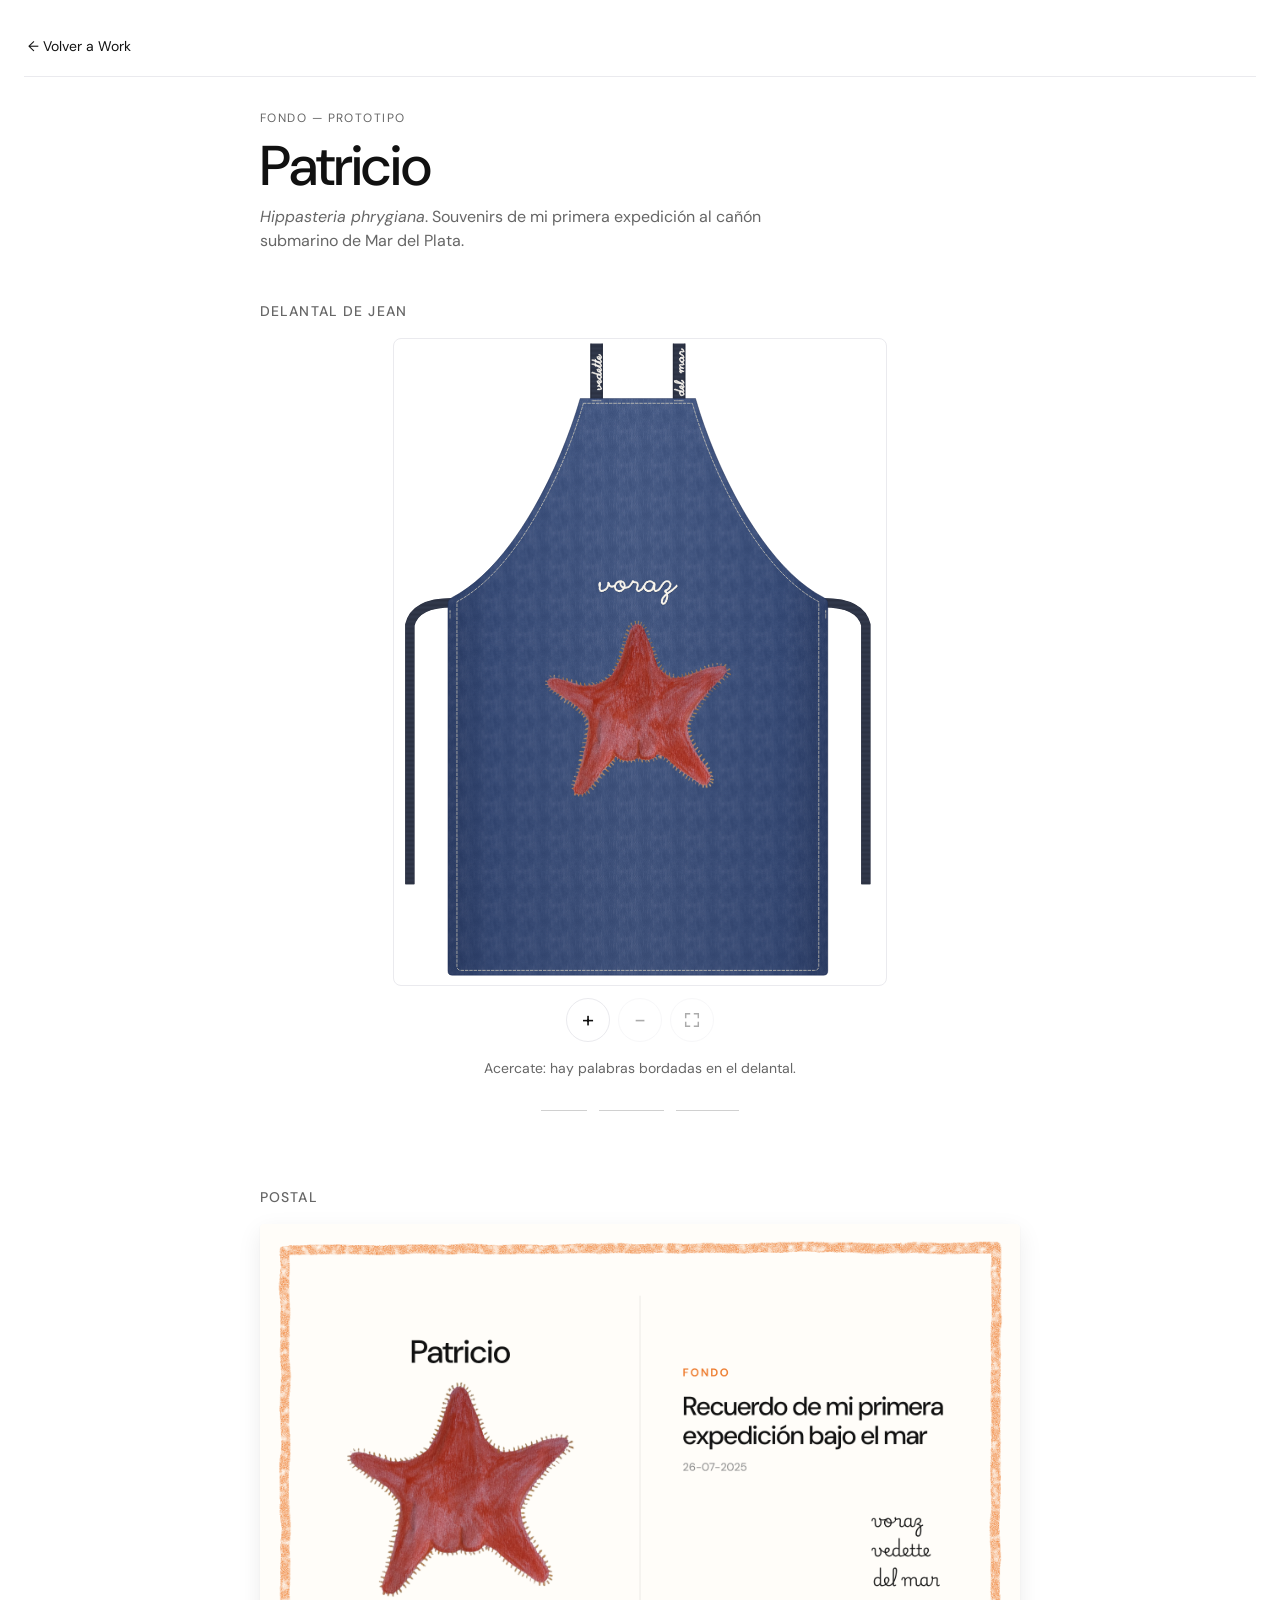
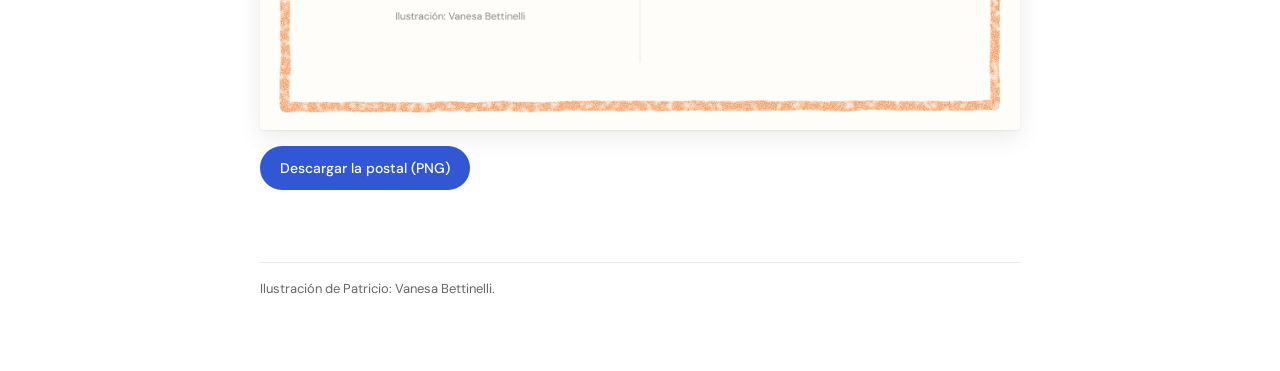
==== commit e217fa54: "Postcard: verse in three lines off to the side, larger name above the star Co-Authored-By: Claude Op" ====
--- a/bitacora-del-mar/index.html
+++ b/bitacora-del-mar/index.html
@@ -225,7 +225,7 @@
           width="1800"
           height="1200"
           loading="lazy"
-          alt="Postal con borde naranja de crayón. A la izquierda, la estrella de mar Patricio dibujada en rojo, ilustración de Vanesa Bettinelli. A la derecha: Fondo. Recuerdo de mi primera expedición bajo el mar. 26-07-2025. voraz vedette del mar.">
+          alt="Postal con borde naranja de crayón. A la izquierda, la estrella de mar Patricio dibujada en rojo, ilustración de Vanesa Bettinelli. A la derecha: Fondo. Recuerdo de mi primera expedición bajo el mar. 26-07-2025. voraz, vedette, del mar.">
       </figure>
 
       <a
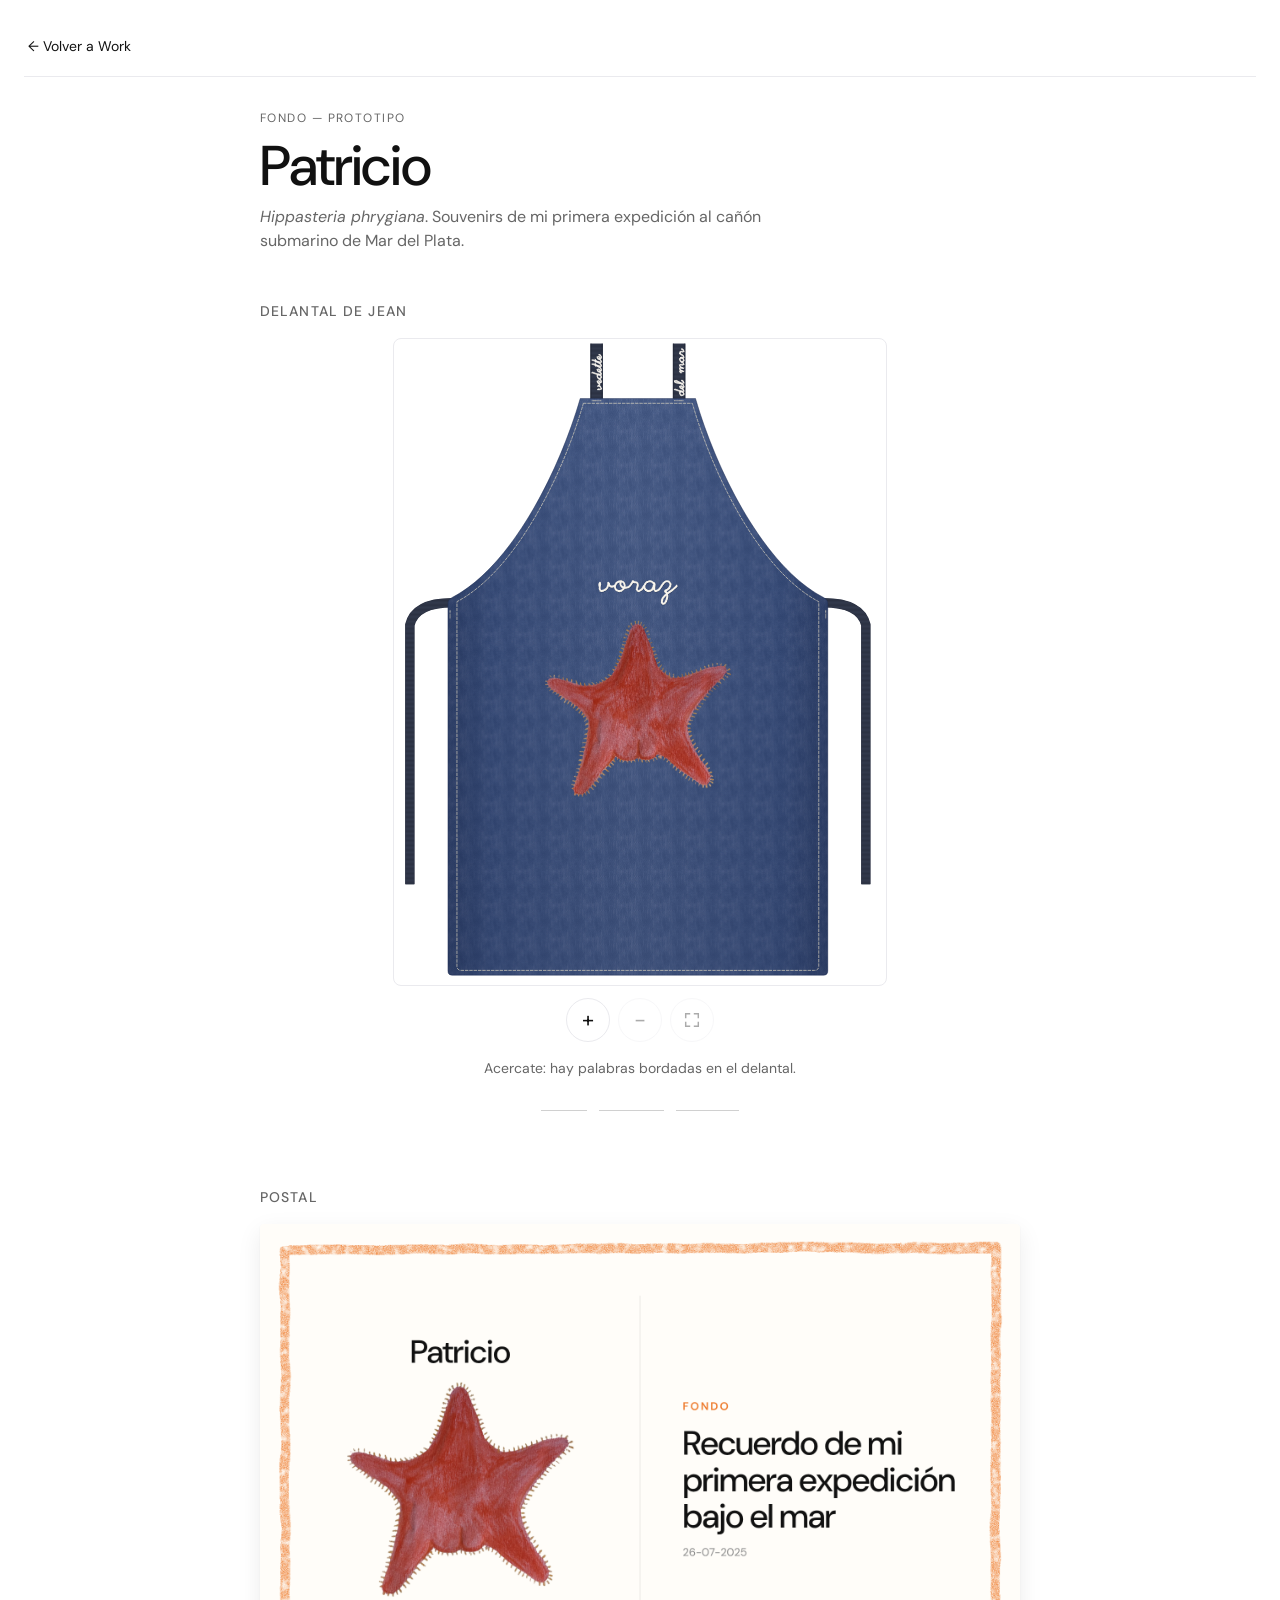
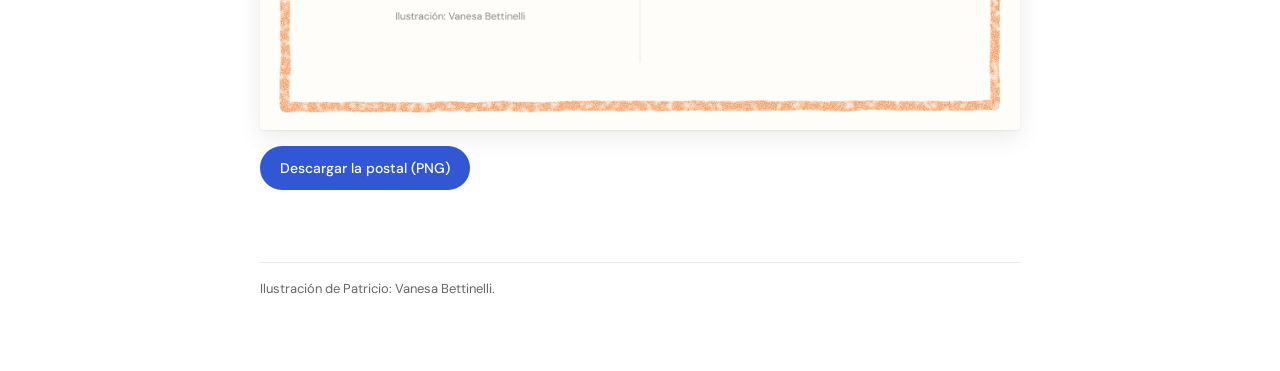
==== commit 44f4516f: "Postcards for all Fondo souvenirs from one template - Drop the verse from the postcard (it lives on " ====
--- a/bitacora-del-mar/index.html
+++ b/bitacora-del-mar/index.html
@@ -221,16 +221,16 @@
 
       <figure class="postal-figure">
         <img
-          src="assets/postal-patricio.png"
+          src="assets/postales/postal-patricio.png"
           width="1800"
           height="1200"
           loading="lazy"
-          alt="Postal con borde naranja de crayón. A la izquierda, la estrella de mar Patricio dibujada en rojo, ilustración de Vanesa Bettinelli. A la derecha: Fondo. Recuerdo de mi primera expedición bajo el mar. 26-07-2025. voraz, vedette, del mar.">
+          alt="Postal con borde naranja de crayón. A la izquierda, la estrella de mar Patricio dibujada en rojo, ilustración de Vanesa Bettinelli. Arriba, el nombre Patricio. A la derecha: Fondo. Recuerdo de mi primera expedición bajo el mar. 26-07-2025.">
       </figure>
 
       <a
         class="download-link"
-        href="assets/postal-patricio.png"
+        href="assets/postales/postal-patricio.png"
         download="postal-patricio-fondo.png">
         Descargar la postal (PNG)
       </a>
